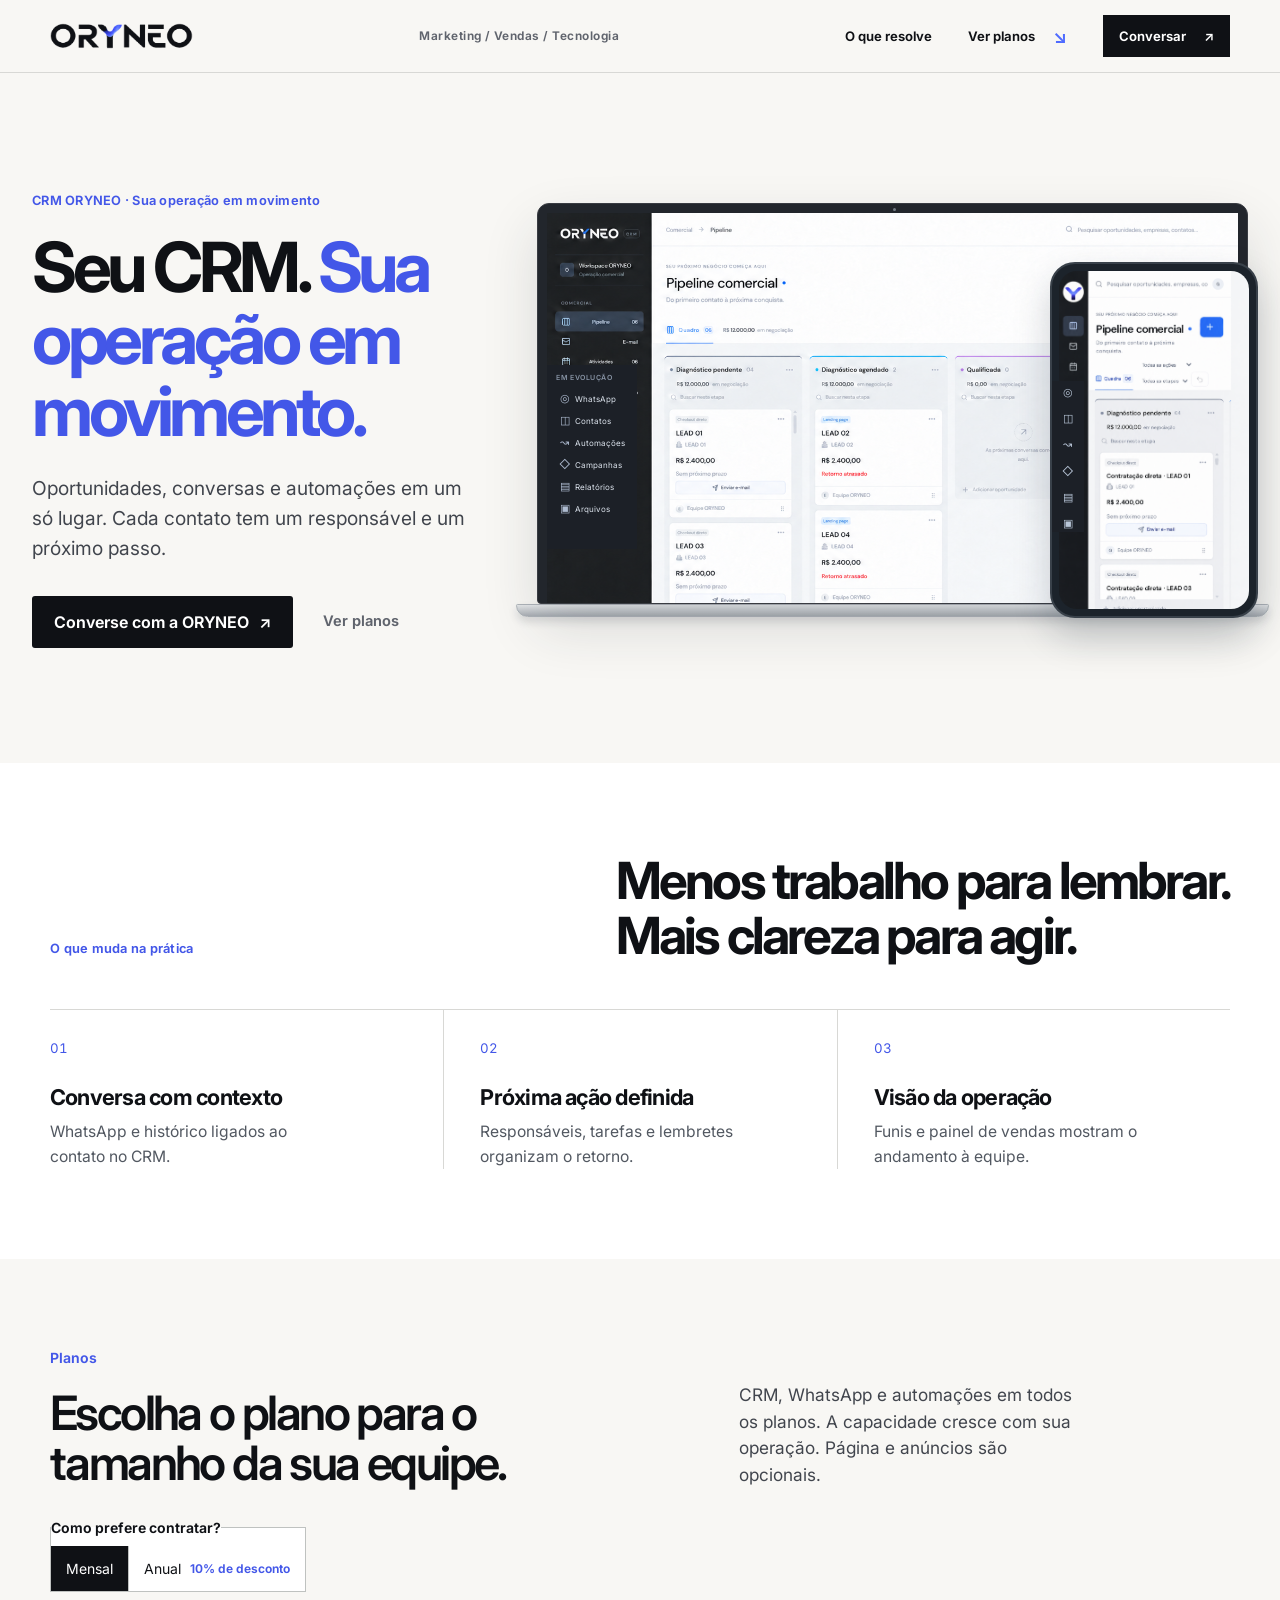
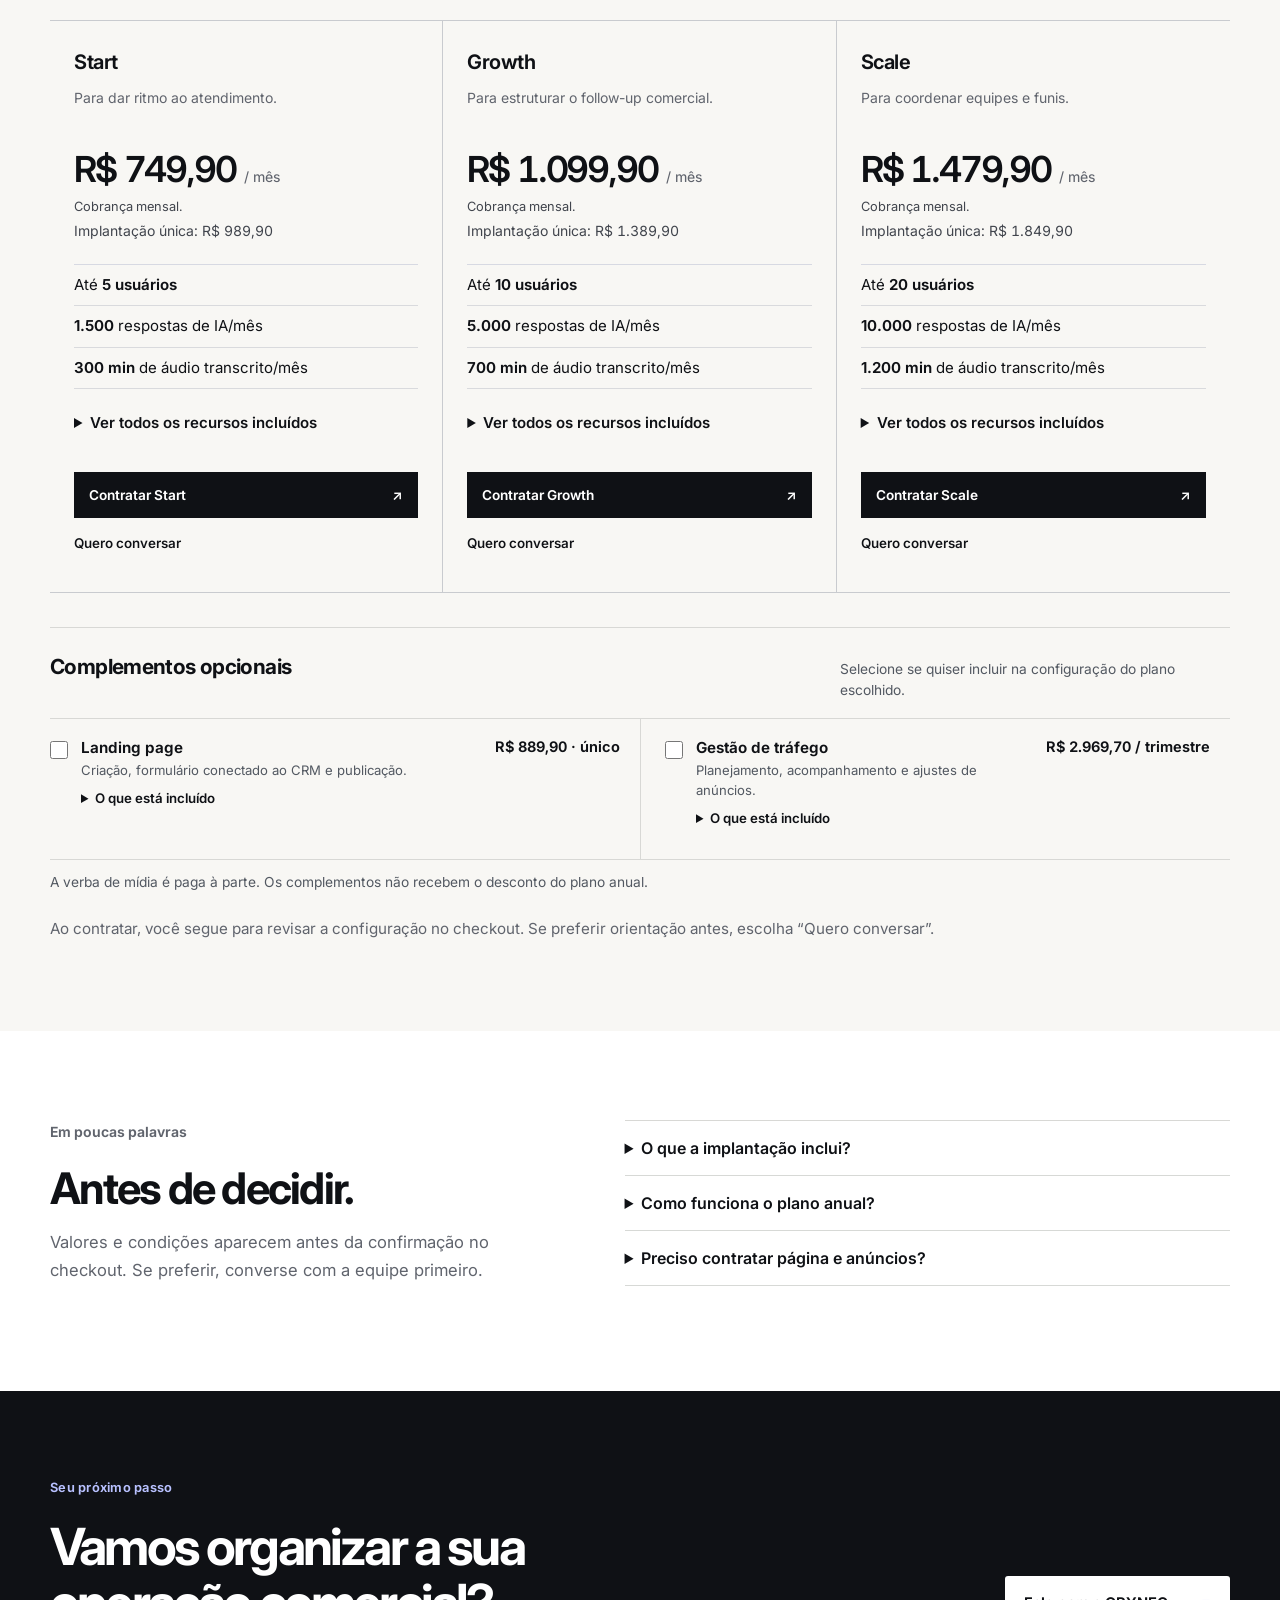
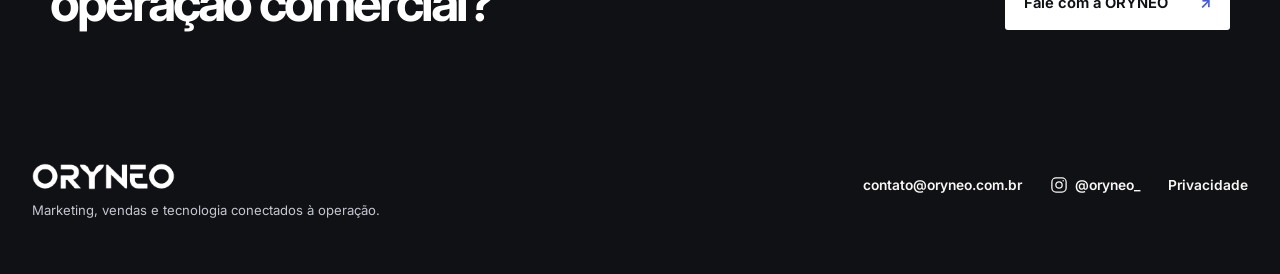
==== index.html @ 8c2c1c5c "Refine CRM hero with anonymized real-interface captures" ====
<!doctype html>
<html lang="pt-BR">
  <head>
    <meta charset="utf-8" />
    <meta name="viewport" content="width=device-width, initial-scale=1, viewport-fit=cover" />
    <meta name="theme-color" content="#F8F7F4" />
    <meta name="description" content="CRM com WhatsApp e automação comercial para organizar leads, conversas e retornos. Conheça os planos, landing pages e gestão de tráfego pago da ORYNEO." />
    <meta property="og:title" content="CRM com WhatsApp e automação comercial | ORYNEO" />
    <meta property="og:site_name" content="ORYNEO" />
    <meta property="og:url" content="https://oryneo.com.br/" />
    <link rel="canonical" href="https://oryneo.com.br/" />
    <meta name="robots" content="index, follow" />
    <meta property="og:description" content="CRM com WhatsApp e automação comercial para organizar leads, conversas e retornos. Conheça os planos, landing pages e gestão de tráfego pago da ORYNEO." />
    <meta property="og:type" content="website" />
    <meta property="og:locale" content="pt_BR" />
    <title>CRM com WhatsApp e automação comercial | ORYNEO</title>
    <link rel="icon" type="image/svg+xml" href="assets/oryneo-symbol-official.svg" />
    <link rel="preconnect" href="https://fonts.googleapis.com" />
    <link rel="preconnect" href="https://fonts.gstatic.com" crossorigin />
    <link href="https://fonts.googleapis.com/css2?family=Inter:wght@400;500;600;700&amp;display=swap" rel="stylesheet" />
    <style>
      :root {
        --graphite: #0f1115;
        --indigo: #4f6bff;
        --indigo-ink: #4357e8;
        --paper: #f8f7f4;
        --muted: #60646d;
        --rule: #d8d8d5;
      }

      * { box-sizing: border-box; }

      html {
        scroll-behavior: smooth;
        background: var(--paper);
      }

      body {
        margin: 0;
        background: var(--paper);
        color: var(--graphite);
        font-family: Inter, ui-sans-serif, -apple-system, BlinkMacSystemFont, "Segoe UI", Arial, sans-serif;
        -webkit-font-smoothing: antialiased;
      }

      a { color: inherit; text-decoration: none; }

      :focus-visible {
        outline: 2px solid var(--indigo);
        outline-offset: 5px;
      }

      .skip-link {
        position: absolute;
        z-index: 30;
        top: -100px;
        left: 20px;
        padding: 12px 16px;
        background: var(--graphite);
        color: white;
      }

      .skip-link:focus { top: 12px; }

      .site-header {
        position: sticky;
        z-index: 20;
        top: 0;
        padding-top: env(safe-area-inset-top);
        background: var(--paper);
        border-bottom: 1px solid var(--rule);
      }

      .nav {
        width: min(1260px, calc(100% - 64px));
        min-height: 72px;
        margin: auto;
        display: grid;
        grid-template-columns: auto 1fr auto auto auto;
        align-items: center;
        column-gap: clamp(18px, 2.8vw, 40px);
      }

      .brand {
        display: inline-flex;
        align-items: center;
        width: fit-content;
        min-height: 44px;
      }

      .brand img {
        display: block;
        width: 143px;
        height: auto;
      }

      .nav-descriptor {
        justify-self: center;
        color: var(--muted);
        font-size: 0.67rem;
        font-weight: 650;
        letter-spacing: 0.12em;
        text-transform: uppercase;
      }

      .nav-link {
        display: inline-flex;
        align-items: center;
        gap: 18px;
        min-height: 44px;
        font-size: 0.82rem;
        font-weight: 650;
        white-space: nowrap;
      }

      .nav-link span:last-child {
        color: var(--indigo);
        font-size: 1.15rem;
        line-height: 1;
      }

      .nav-link-short { display: none; }

      .nav-talk {
        display: inline-flex;
        align-items: center;
        justify-content: center;
        gap: 18px;
        min-height: 42px;
        padding: 0 16px;
        background: var(--graphite);
        color: #fff;
        font-size: .82rem;
        font-weight: 650;
        white-space: nowrap;
        transition: background 200ms cubic-bezier(.16,1,.3,1);
      }

      .nav-talk:hover { background: #343c8f; }

      .intro {
        width: min(1260px, calc(100% - 64px));
        min-height: 0;
        margin: auto;
        padding: clamp(76px, 7vw, 112px) 0 clamp(76px, 7vw, 112px);
        display: grid;
        grid-template-columns: minmax(0, 1.08fr) minmax(360px, .92fr);
        align-items: center;
        gap: clamp(42px, 5.4vw, 92px);
      }

      .intro-copy { min-width: 0; }

      .section-index {
        margin: 0 0 28px;
        display: flex;
        flex-wrap: wrap;
        gap: 10px 22px;
        color: var(--muted);
        font-size: 0.75rem;
        font-weight: 700;
        letter-spacing: 0.11em;
        text-transform: uppercase;
      }

      .section-index span:first-child { color: var(--indigo-ink); }

      h1 {
        max-width: 760px;
        margin: 0;
        font-size: clamp(3.5rem, 5.2vw, 5.5rem);
        font-weight: 700;
        letter-spacing: -0.058em;
        line-height: 1.045;
      }

      h1 span { color: var(--indigo); }

      .intro-lead {
        max-width: 520px;
        margin: 26px 0 0;
        color: #41454d;
        font-size: clamp(1.05rem, 1.4vw, 1.2rem);
        line-height: 1.58;
      }

      .intro-link {
        display: inline-flex;
        align-items: center;
        gap: 44px;
        min-height: 48px;
        margin-top: 28px;
        border-bottom: 1px solid var(--graphite);
        font-size: 0.91rem;
        font-weight: 650;
        transition: color 160ms ease, border-color 160ms ease;
      }

      .intro-link span {
        color: var(--indigo);
        font-size: 1.3rem;
        font-weight: 400;
        line-height: 1;
      }

      .intro-link:hover,
      .nav-link:hover { color: var(--indigo-ink); }

      .intro-link:hover { border-color: var(--indigo); }

      .entry {
        max-width: 545px;
        margin-top: 43px;
        padding-top: 23px;
        border-top: 1px solid var(--rule);
      }

      .entry-label, .field-label {
        display: block;
        margin-bottom: 10px;
        font-size: 0.81rem;
        font-weight: 670;
      }

      .entry-row { display: flex; gap: 9px; }

      .entry-input, .field-input {
        width: 100%;
        min-width: 0;
        height: 54px;
        padding: 0 16px;
        border: 1px solid #b9bbc0;
        border-radius: 4px;
        background: #fff;
        color: var(--graphite);
        font: inherit;
        font-size: 1rem;
        outline: none;
      }

      .entry-input:focus, .field-input:focus {
        border-color: var(--indigo-ink);
        box-shadow: 0 0 0 2px rgba(79, 107, 255, .13);
      }

      .entry-input::placeholder, .field-input::placeholder { color: #747780; }

      .primary-button {
        min-height: 54px;
        padding: 0 22px;
        border: 1px solid var(--graphite);
        border-radius: 4px;
        background: var(--graphite);
        color: white;
        font: inherit;
        font-size: .87rem;
        font-weight: 640;
        white-space: nowrap;
        cursor: pointer;
      }

      .primary-button:hover { background: #272a31; }
      .primary-button:disabled { opacity: .55; cursor: wait; }

      .entry-caption, .field-hint {
        margin: 9px 0 0;
        color: var(--muted);
        font-size: .76rem;
        line-height: 1.45;
      }

      .form-feedback {
        min-height: 1.35em;
        margin: 8px 0 0;
        color: #a02e32;
        font-size: .79rem;
        line-height: 1.45;
      }

      .form-feedback[data-kind="success"] { color: #2e5a41; }
      .field-error { margin: 7px 0 0; color: #a02e32; font-size: .77rem; line-height: 1.4; }
      .field-error:empty { display: none; }
      .field-input[aria-invalid="true"] { border-color: #a02e32; }

      .route {
        min-width: 0;
        padding-left: clamp(38px, 5vw, 74px);
        border-left: 1px solid var(--rule);
        scroll-margin-top: 100px;
      }

      .route-heading {
        display: flex;
        align-items: baseline;
        justify-content: space-between;
        gap: 16px;
      }

      .route-kicker {
        margin: 0;
        color: var(--indigo-ink);
        font-size: 0.7rem;
        font-weight: 750;
        letter-spacing: 0.1em;
        text-transform: uppercase;
      }

      .route-count {
        color: var(--muted);
        font-size: 0.72rem;
        font-variant-numeric: tabular-nums;
      }

      .route h2 {
        max-width: 420px;
        margin: 12px 0 28px;
        font-size: clamp(1.55rem, 2.3vw, 2rem);
        font-weight: 620;
        letter-spacing: -0.04em;
        line-height: 1.12;
      }

      .route-list {
        position: relative;
        margin: 0;
        padding: 0;
        list-style: none;
        border-top: 1px solid var(--rule);
      }

      .route-list::before {
        content: "";
        position: absolute;
        top: 29px;
        bottom: 29px;
        left: 9px;
        width: 1px;
        background: rgba(79, 107, 255, 0.42);
      }

      .route-list li {
        min-height: 72px;
        padding: 13px 0;
        display: grid;
        grid-template-columns: 42px minmax(0, 1fr);
        align-items: start;
        column-gap: 12px;
        border-bottom: 1px solid var(--rule);
      }

      .step-number {
        position: relative;
        z-index: 1;
        width: 27px;
        padding-top: 4px;
        background: var(--paper);
        color: var(--indigo-ink);
        font-size: 0.73rem;
        font-weight: 700;
        font-variant-numeric: tabular-nums;
      }

      .route-list h3 {
        margin: 0;
        font-size: 0.96rem;
        font-weight: 650;
        line-height: 1.25;
      }

      .route-list p {
        margin: 3px 0 0;
        color: var(--muted);
        font-size: 0.77rem;
        line-height: 1.4;
      }

      .route-note {
        margin-top: 25px;
        padding-left: 16px;
        border-left: 2px solid var(--indigo);
      }

      .route-note-label {
        display: block;
        color: var(--indigo-ink);
        font-size: 0.66rem;
        font-weight: 750;
        letter-spacing: 0.11em;
        text-transform: uppercase;
      }

      .route-note p {
        max-width: 430px;
        margin: 7px 0 0;
        color: #41454d;
        font-size: 0.86rem;
        line-height: 1.45;
      }

      .consultation {
        border-top: 1px solid var(--rule);
        padding: 96px max(32px, calc((100vw - 1260px) / 2)) 125px;
        scroll-margin-top: 77px;
      }

      .consultation-grid {
        max-width: 1260px;
        margin: auto;
        display: grid;
        grid-template-columns: minmax(0, .76fr) minmax(0, 1fr);
        gap: clamp(65px, 10vw, 150px);
      }

      .consultation-copy { padding-top: 4px; }
      .consultation-index { margin: 0 0 23px; color: var(--indigo-ink); font-size: .71rem; font-weight: 720; letter-spacing: .1em; text-transform: uppercase; }
      .consultation h2 { max-width: 480px; margin: 0; font-size: clamp(2.3rem, 4vw, 4.3rem); font-weight: 620; letter-spacing: -.06em; line-height: 1.06; }
      .consultation-copy > p:last-child { max-width: 420px; margin: 26px 0 0; color: #41454d; font-size: 1rem; line-height: 1.55; }

      .lead-panel { min-width: 0; }
      .form-progress { margin: 0 0 42px; }
      .selection-context { margin: 0 0 17px; padding-left: 12px; border-left: 2px solid var(--indigo); color: var(--indigo-ink); font-size: .82rem; font-weight: 650; line-height: 1.45; }
      .selection-context[hidden] { display: none; }
      .progress-caption { display: flex; justify-content: space-between; gap: 16px; margin-bottom: 13px; color: var(--muted); font-size: .76rem; font-variant-numeric: tabular-nums; }
      .progress-caption span:last-child { color: var(--graphite); font-weight: 650; }
      .progress-track { height: 2px; background: var(--rule); }
      .progress-track span { display: block; width: 25%; height: 100%; background: var(--indigo); transition: width 240ms ease; }
      .stage { display: none; }
      .stage[data-active="true"] { display: block; }
      .stage h3 { margin: 0 0 10px; font-size: clamp(1.45rem, 2.3vw, 2rem); font-weight: 620; letter-spacing: -.045em; }
      .stage-intro { margin: 0 0 27px; color: var(--muted); font-size: .92rem; line-height: 1.5; }
      .company-result { padding: 20px 0 25px; border-top: 1px solid var(--rule); border-bottom: 1px solid var(--rule); }
      .company-result small { display: block; margin-bottom: 7px; color: var(--indigo-ink); font-size: .68rem; font-weight: 730; letter-spacing: .09em; text-transform: uppercase; }
      .company-result strong { display: block; font-size: 1.3rem; font-weight: 620; line-height: 1.25; }
      .company-result span { display: block; margin-top: 7px; color: var(--muted); font-size: .84rem; }
      .text-button { display: inline-flex; align-items: center; min-height: 44px; padding: 0; border: 0; border-bottom: 1px solid currentColor; background: none; color: var(--graphite); font: inherit; font-size: .82rem; cursor: pointer; }
      .company-change { margin-top: 14px; }
      .form-row { margin-bottom: 21px; }
      .field-input { height: 52px; }
      select.field-input { width: 100%; padding-right: 40px; background-color: #fff; color: var(--graphite); cursor: pointer; }
      select.field-input:invalid { color: var(--muted); }
      select.field-input option { color: var(--graphite); }
      .email-suggestion { margin: -9px 0 23px; padding: 15px 0; border-top: 1px solid var(--rule); border-bottom: 1px solid var(--rule); font-size: .82rem; line-height: 1.45; }
      .email-suggestion[hidden] { display: none; }
      .email-suggestion p { margin: 0 0 8px; }
      .email-suggestion-actions { display: flex; flex-wrap: wrap; gap: 8px 20px; }
      .email-suggestion .text-button { min-height: 34px; color: var(--indigo-ink); }
      .stage-actions { display: flex; align-items: center; gap: 25px; margin-top: 31px; }
      .choices { margin: 22px 0 29px; border-top: 1px solid var(--rule); }
      .choice { display: flex; align-items: center; gap: 16px; min-height: 62px; padding: 13px 3px; border-bottom: 1px solid var(--rule); cursor: pointer; }
      .choice input { flex: 0 0 19px; width: 19px; height: 19px; margin: 0; accent-color: var(--indigo-ink); cursor: pointer; }
      .choice span { font-size: .89rem; line-height: 1.35; }
      .choice input:checked + span { font-weight: 620; }
      .consent { display: flex; align-items: flex-start; gap: 11px; max-width: 525px; color: #41454d; font-size: .875rem; line-height: 1.5; cursor: pointer; }
      .consent input { width: 18px; height: 18px; margin: 1px 0 0; flex: 0 0 18px; accent-color: var(--indigo-ink); }
      .preview-note { max-width: 500px; margin: 18px 0 0; color: var(--muted); font-size: .875rem; line-height: 1.5; }
      .summary { margin: 26px 0 0; padding: 0; border-top: 1px solid var(--rule); }
      .summary div { display: grid; grid-template-columns: 130px 1fr; gap: 14px; padding: 13px 0; border-bottom: 1px solid var(--rule); font-size: .85rem; }
      .summary dt { color: var(--muted); }
      .summary dd { margin: 0; overflow-wrap: anywhere; }

      @media (max-width: 900px) {
        .nav-descriptor { display: none; }
        .nav { grid-template-columns: 1fr auto auto auto; }
        .intro {
          min-height: 0;
          grid-template-columns: 1fr;
          gap: 64px;
          padding-top: 64px;
        }
        .route {
          padding: 31px 0 0;
          border-top: 1px solid var(--rule);
          border-left: 0;
        }
        .consultation { padding: 73px 32px 100px; }
        .consultation-grid { grid-template-columns: 1fr; gap: 43px; }
        .consultation-copy > p:last-child { margin-top: 17px; }
      }

      @media (max-width: 560px) {
        .nav { width: calc(100% - 40px); min-height: 67px; }
        .nav-link-method { display: none; }
        .nav { grid-template-columns: 1fr auto auto; }
        .nav-talk { gap: 6px; padding: 0 10px; min-height: 38px; font-size: .75rem; }
        .brand img { width: 122px; }
        .nav-link { gap: 7px; font-size: 0.8rem; }
        .nav-link-long { display: none; }
        .nav-link-short { display: inline; }
        .intro {
          width: calc(100% - 40px);
          gap: 59px;
          padding: 48px 0 calc(68px + env(safe-area-inset-bottom));
        }
        .section-index {
          margin-bottom: 30px;
          gap: 6px 13px;
          font-size: 0.62rem;
          letter-spacing: 0.085em;
        }
        h1 {
          font-size: clamp(2.9rem, 11.8vw, 4rem);
          letter-spacing: -0.063em;
          line-height: 1.01;
        }
        .intro-lead {
          margin-top: 25px;
          font-size: 1rem;
          line-height: 1.55;
        }
        .intro-link { margin-top: 24px; }
        .entry { margin-top: 32px; }
        .entry-row { flex-direction: column; }
        .entry-row .primary-button { width: 100%; }
        .consultation { padding: 67px 20px 88px; scroll-margin-top: 67px; }
        .form-progress { margin-bottom: 36px; }
        .stage-actions { gap: 21px; }
        .summary div { grid-template-columns: 88px 1fr; }
        .route h2 { margin-bottom: 23px; }
        .route-list li { min-height: 67px; padding: 11px 0; }
        .route-note { margin-top: 23px; }
      }

      /* One opportunity, three moments: the same record carries the context. */
      .operation { border-top: 1px solid var(--rule); padding: 88px 0 96px; background: #eeefec; scroll-margin-top: 90px; }
      .operation-inner { width: min(1260px, calc(100% - 64px)); margin: auto; }
      .operation-header { display: grid; grid-template-columns: 1.15fr 0.85fr; gap: 64px; align-items: end; margin-bottom: 44px; }
      .operation-kicker { margin: 0 0 24px; color: var(--indigo-ink); font-size: .875rem; font-weight: 650; }
      .operation h2 { margin: 0; max-width: 650px; font-size: clamp(2.35rem, 4.2vw, 4.2rem); line-height: 1.05; letter-spacing: -.052em; font-weight: 600; }
      .operation-deck { margin: 0; max-width: 430px; color: #41454d; font-size: 1.0625rem; line-height: 1.65; }
      .operation-tabs { display: flex; border-bottom: 1px solid #c4c7c4; gap: 36px; }
      .operation-tab { position: relative; display: flex; gap: 12px; align-items: center; min-height: 60px; padding: 12px 0; color: var(--muted); background: none; border: 0; font: inherit; font-size: 1rem; cursor: pointer; }
      .operation-tab span { font-size: .8125rem; font-variant-numeric: tabular-nums; }
      .operation-tab[aria-selected="true"] { color: var(--graphite); font-weight: 650; }
      .operation-tab[aria-selected="true"]::after { content: ""; position: absolute; height: 3px; background: var(--indigo-ink); bottom: -1px; left: 0; right: 0; }
      .operation-tab:hover { color: var(--indigo-ink); }
      .operation-panel { padding-top: 0; }
      .operation-panel[hidden] { display: none; }
      .operation-layout { display: grid; grid-template-columns: minmax(0, .72fr) minmax(0, 1.28fr); gap: clamp(32px, 5vw, 80px); align-items: start; }
      .operation-copy { padding-top: 18px; }
      .operation-copy h3 { max-width: 340px; margin: 0 0 18px; font-size: clamp(1.65rem, 2.5vw, 2.25rem); font-weight: 600; line-height: 1.15; letter-spacing: -.035em; }
      .operation-copy p { margin: 0; max-width: 360px; color: #41454d; line-height: 1.7; font-size: 1rem; }
      .operation-copy .operation-principle { margin-top: 30px; padding-top: 18px; border-top: 1px solid #c4c7c4; color: var(--graphite); font-weight: 550; font-size: .9375rem; }
      .operation-record { min-width: 0; background: #fff; border: 1px solid #cfd2cf; border-radius: 4px; }
      .record-heading { padding: 22px 26px 18px; border-bottom: 1px solid #e0e2df; display: flex; align-items: start; justify-content: space-between; gap: 16px; }
      .record-heading strong { display: block; font-size: 1.0625rem; font-weight: 650; }
      .record-heading small { display: block; margin-top: 6px; color: var(--muted); font-size: .8125rem; }
      .record-stage { color: var(--indigo-ink); font-size: .8125rem; font-weight: 600; padding-top: 3px; white-space: nowrap; }
      .record-meta { display: flex; flex-wrap: wrap; gap: 8px 24px; padding: 16px 26px; background: #f7f8f6; color: var(--muted); font-size: .8125rem; line-height: 1.5; }
      .record-meta b { color: var(--graphite); font-weight: 550; }
      .record-events { margin: 0; padding: 8px 26px; list-style: none; }
      .record-events li { display: grid; grid-template-columns: 48px 1fr; gap: 16px; padding: 18px 0; border-bottom: 1px solid #e9eae8; }
      .record-events li:last-child { border: 0; }
      .record-events time { padding-top: 2px; color: var(--muted); font-size: .8125rem; font-variant-numeric: tabular-nums; }
      .record-events strong { font-size: .9375rem; font-weight: 600; }
      .record-events p { margin: 5px 0 0; color: var(--muted); line-height: 1.5; font-size: .875rem; }
      .record-next { margin: 6px 26px 24px; padding: 15px 18px; border-left: 3px solid var(--indigo); background: #f3f5ff; }
      .record-next small { display: block; color: var(--indigo-ink); font-size: .8125rem; margin-bottom: 6px; }
      .record-next strong { font-size: .9375rem; font-weight: 600; line-height: 1.5; }
      .record-next p { margin: 5px 0 0; color: var(--muted); font-size: .8125rem; line-height: 1.5; }
      .conversation { padding: 22px 26px 10px; }
      .conversation-label { margin: 0 0 18px; font-size: .8125rem; font-weight: 650; color: #226243; }
      .conversation blockquote { max-width: 92%; margin: 0 0 16px; padding: 14px 16px; background: #f1f3f0; border-radius: 2px 10px 10px 10px; font-size: .9375rem; line-height: 1.55; }
      .conversation blockquote.sent { margin-left: auto; background: #edf3ef; border-radius: 10px 2px 10px 10px; }
      .conversation blockquote small { display: block; font-size: .75rem; color: #536057; margin-top: 8px; }
      .conversation-context { margin: 4px 0 10px; color: var(--muted); font-size: .8125rem; line-height: 1.5; }
      .operation-footer { display: flex; align-items: center; justify-content: space-between; gap: 24px; margin-top: 28px; }
      .operation-footer p { margin: 0; max-width: 520px; color: var(--muted); font-size: .8125rem; line-height: 1.55; }
      .operation-cta { display: inline-flex; min-height: 48px; align-items: center; border-bottom: 1px solid var(--graphite); font-size: .9375rem; font-weight: 600; white-space: nowrap; }
      .operation-cta:hover { color: var(--indigo-ink); border-color: var(--indigo-ink); }
      .operation-visual-caption { margin: 9px 0 0; color: var(--muted); font-size: .8rem; line-height: 1.5; }
      .plans { padding: 88px 0 96px; border-top: 1px solid var(--rule); scroll-margin-top: 90px; }
      .plans-inner { width: min(1260px, calc(100% - 64px)); margin: auto; }
      .plans-header { display: grid; grid-template-columns: 1.1fr .9fr; align-items: end; gap: 56px; margin-bottom: 42px; }
      .plans-kicker { margin: 0 0 22px; color: var(--indigo-ink); font-size: .875rem; font-weight: 650; }
      .plans h2 { max-width: 660px; margin: 0; font-size: clamp(2.35rem, 4.2vw, 4.1rem); font-weight: 600; letter-spacing: -.052em; line-height: 1.05; }
      .plans-intro { max-width: 430px; margin: 0; color: #41454d; font-size: 1rem; line-height: 1.65; }
      .plans-grid { display: grid; grid-template-columns: repeat(3, minmax(0, 1fr)); border-top: 1px solid #bfc2c0; border-bottom: 1px solid #bfc2c0; }
      .plan-option { position: relative; min-width: 0; padding: 24px 26px 28px; border-right: 1px solid #d7d9d6; }
      .plan-option:first-child { padding-left: 0; }
      .plan-option:last-child { padding-right: 0; border-right: 0; }
      .plan-option[data-recommended="true"] { background: #f1f3ff; }
      .plan-top { display: flex; justify-content: space-between; align-items: center; gap: 12px; min-height: 26px; }
      .plan-top h3 { margin: 0; font-size: 1.25rem; font-weight: 650; letter-spacing: -.025em; }
      .plan-recommendation { color: var(--indigo-ink); font-size: .75rem; font-weight: 650; }
      .plan-price { display: flex; flex-wrap: wrap; align-items: baseline; gap: 6px 8px; margin: 23px 0 0; font-size: clamp(2rem, 2.8vw, 2.55rem); font-weight: 620; letter-spacing: -.06em; line-height: 1; font-variant-numeric: tabular-nums; }
      .plan-price small { color: var(--muted); font-size: .875rem; font-weight: 450; letter-spacing: 0; white-space: nowrap; }
      .plan-setup { margin: 12px 0 25px; color: #41454d; font-size: .875rem; font-variant-numeric: tabular-nums; }
      .plan-features { margin: 0; padding: 0; list-style: none; border-top: 1px solid #d7d9d6; }
      .plan-features li { position: relative; padding: 10px 0 10px 14px; border-bottom: 1px solid #e4e5e2; font-size: .835rem; line-height: 1.43; }
      .plan-features li::before { content: ""; position: absolute; top: 17px; left: 0; width: 4px; height: 4px; border-radius: 50%; background: var(--indigo-ink); }
      .plan-features strong { font-weight: 650; }
      .plan-actions { display: flex; flex-direction: column; align-items: flex-start; gap: 4px; margin-top: 22px; }
      .plan-cta { display: inline-flex; align-items: center; justify-content: space-between; gap: 12px; min-height: 46px; width: 100%; padding: 10px 14px; border: 1px solid var(--graphite); background: var(--graphite); color: #fff; font: inherit; font-size: .85rem; font-weight: 630; text-align: left; cursor: pointer; }
      .plan-cta:hover { background: #2a2d34; }
      .plan-talk { display: inline-flex; align-items: center; min-height: 44px; padding: 0; border: 0; border-bottom: 1px solid transparent; background: none; color: var(--graphite); font: inherit; font-size: .84rem; font-weight: 570; cursor: pointer; }
      .plan-talk:hover { color: var(--indigo-ink); border-color: var(--indigo-ink); }
      .plan-preview-note { margin: 18px 0 0; color: var(--muted); font-size: .875rem; line-height: 1.55; }
      .services { padding-top: 42px; }
      .services h3 { margin: 0; font-size: 1rem; font-weight: 650; }
      .services-heading { display: flex; justify-content: space-between; align-items: baseline; gap: 24px; margin-bottom: 10px; }
      .services-heading p { margin: 0; color: var(--muted); font-size: .8125rem; }
      .service-line { display: grid; grid-template-columns: auto minmax(180px, .7fr) minmax(0, 1fr) auto; align-items: center; gap: 18px; min-height: 75px; border-bottom: 1px solid var(--rule); }
      .service-line input, .service-line button { cursor: pointer; }
      .service-line input { width: 19px; height: 19px; accent-color: var(--indigo-ink); }
      .service-name { font-size: .9375rem; font-weight: 620; }
      .service-detail { color: var(--muted); font-size: .8125rem; line-height: 1.5; }
      .service-price { white-space: nowrap; font-size: .9375rem; font-weight: 650; font-variant-numeric: tabular-nums; }
      .service-price small { display: block; margin-top: 4px; color: var(--muted); font-size: .75rem; font-weight: 450; text-align: right; }
      .intent-choice { margin-top: 26px; padding: 22px 0; border-top: 1px solid #bfc2c0; border-bottom: 1px solid #bfc2c0; }
      .intent-choice[hidden] { display: none; }
      .intent-heading { margin: 0 0 14px; font-size: .9375rem; font-weight: 620; }
      .intent-actions { display: flex; flex-wrap: wrap; gap: 12px 28px; }
      .intent-button { min-height: 46px; padding: 0 2px; border: 0; border-bottom: 1px solid var(--graphite); background: none; color: var(--graphite); font: inherit; font-weight: 620; cursor: pointer; }
      .intent-button:hover { color: var(--indigo-ink); border-color: var(--indigo-ink); }
      .intent-note, .plan-selection-feedback { margin: 14px 0 0; color: var(--muted); font-size: .8125rem; line-height: 1.55; }
      .plan-selection-feedback { min-height: 1.3em; }
      .plan-selected-label { display: none; }
      .plan-option[aria-current="true"] .plan-selected-label { display: inline; color: var(--indigo-ink); font-size: .75rem; font-weight: 650; }
      #solicitacao { scroll-margin-top: 90px; }
      #cnpj { scroll-margin-top: 110px; }
      @media (max-width: 800px) {
        .operation { padding: 64px 0; }
        .operation-header, .operation-layout { grid-template-columns: 1fr; gap: 24px; }
        .plans { padding: 64px 0; }
        .plans-header { grid-template-columns: 1fr; gap: 18px; margin-bottom: 28px; }
        .plans-grid { grid-template-columns: 1fr; }
        .plan-option, .plan-option:first-child, .plan-option:last-child { padding: 22px 0; border-right: 0; border-bottom: 1px solid #d7d9d6; }
        .plan-option:last-child { border-bottom: 0; }
        .plan-option[data-recommended="true"] { padding-left: 16px; padding-right: 16px; }
        .plan-price { margin-top: 14px; }
        .plan-setup { margin: 8px 0 16px; }
        .plan-features li { font-size: .9rem; }
        .operation-header { margin-bottom: 28px; }
        .operation-deck, .operation-copy p, .operation-copy h3 { max-width: 620px; }
        .operation-copy { padding-top: 0; }
        .operation-copy .operation-principle { margin-top: 16px; padding-top: 12px; }
        .operation-footer { align-items: start; flex-direction: column; gap: 14px; }
      }
      @media (max-width: 480px) {
        .operation-inner { width: calc(100% - 40px); }
        .plans-inner { width: calc(100% - 40px); }
        .operation-tabs { justify-content: space-between; gap: 12px; }
        .operation-tab { font-size: .875rem; gap: 6px; }
        .operation-tab span { font-size: .75rem; }
        .operation-panel { padding-top: 26px; }
        .record-heading { padding: 20px 16px 16px; gap: 8px; }
        .record-heading strong { font-size: 1rem; }
        .record-stage { font-size: .75rem; }
        .record-meta { padding: 14px 16px; gap: 6px 16px; }
        .record-events { padding: 6px 16px; }
        .record-events li { grid-template-columns: 38px 1fr; gap: 12px; }
        .record-next { margin: 8px 16px 20px; padding: 12px 14px; }
        .conversation { padding: 20px 16px 8px; }
        .conversation blockquote { max-width: 96%; padding: 12px 14px; }
        .plan-top { align-items: baseline; }
        .plan-features li { font-size: .86rem; }
        .plan-cta { font-size: .88rem; }
        .services-heading { align-items: start; flex-direction: column; gap: 6px; }
        .service-line { grid-template-columns: 22px 1fr auto; gap: 10px; padding: 13px 0; }
        .service-detail { grid-column: 2 / 4; grid-row: 2; }
        .service-price { grid-column: 3; grid-row: 1; text-align: right; font-size: .875rem; }
        .service-price small { white-space: normal; max-width: 125px; }
        .intent-actions { gap: 12px 20px; }
      }
      @media (max-width: 380px) {
        .operation-tab span { display: none; }
      }

      /* V13: one illustrated customer journey, then a transparent order review. */
      .intro { grid-template-columns: minmax(0, 1.04fr) minmax(300px, .96fr); gap: clamp(42px, 5.4vw, 92px); }
      .intro-actions { display: flex; flex-wrap: wrap; gap: 10px 30px; align-items: center; }
      .quiet-link { border-color: transparent; color: var(--muted); gap: 0; }
      .route { max-width: none; margin: 0; padding: 65px max(32px, calc((100vw - 1260px) / 2)) 72px; border-left: 0; border-top: 1px solid var(--rule); scroll-margin-top: 76px; }
      .route h2 { max-width: none; margin-bottom: 30px; }
      .route-list { display: grid; grid-template-columns: repeat(5, minmax(0, 1fr)); }
      .route-list::before { display: none; }
      .route-list li { min-height: 100px; padding: 17px 16px 18px 0; grid-template-columns: 30px minmax(0, 1fr); gap: 4px; }
      .route-note { margin-top: 22px; }
      .billing-choice { display: flex; align-items: center; gap: 0; width: fit-content; margin: 0 0 28px; padding: 0; border: 1px solid #bfc2c0; }
      .billing-choice legend { margin-bottom: 10px; padding: 0; font-size: .875rem; font-weight: 650; }
      .billing-choice label { position: relative; min-height: 45px; cursor: pointer; }
      .billing-choice label + label { border-left: 1px solid #bfc2c0; }
      .billing-choice input { position: absolute; width: 1px; height: 1px; opacity: 0; }
      .billing-choice span { display: flex; align-items: center; gap: 9px; min-height: 45px; padding: 8px 15px; font-size: .875rem; }
      .billing-choice input:checked + span { background: var(--graphite); color: #fff; }
      .billing-choice input:focus-visible + span { outline: 2px solid var(--indigo); outline-offset: 3px; }
      .billing-choice em { color: var(--indigo-ink); font-size: .75rem; font-style: normal; font-weight: 650; }
      .billing-choice input:checked + span em { color: #bfc7ff; }
      .plan-option[aria-current="true"] { box-shadow: inset 0 3px var(--indigo-ink); }
      .plan-billing { min-height: 1.4em; margin: 10px 0 0; color: #41454d; font-size: .8rem; line-height: 1.4; font-variant-numeric: tabular-nums; }
      .plan-setup { margin-top: 6px; }
      .purchase-layout { display: grid; grid-template-columns: minmax(0, 1fr) minmax(315px, .75fr); gap: clamp(34px, 5vw, 85px); align-items: start; margin-top: 44px; border-top: 1px solid #bfc2c0; }
      .services { padding-top: 28px; }
      .service-line { grid-template-columns: auto minmax(140px, .75fr) minmax(0, 1fr) auto; }
      .service-price { color: var(--indigo-ink); font-size: .8rem; }
      .service-footnote { margin: 15px 0 0; color: var(--muted); font-size: .8rem; line-height: 1.55; }
      .purchase-summary { padding: 29px 30px 32px; background: #efefec; border-top: 3px solid var(--graphite); scroll-margin-top: 96px; }
      .purchase-kicker { margin: 0 0 8px; color: var(--indigo-ink); font-size: .68rem; font-weight: 750; letter-spacing: .1em; }
      .purchase-summary h3 { margin: 0 0 23px; font-size: 1.7rem; font-weight: 620; letter-spacing: -.045em; }
      .purchase-summary h3 small { color: var(--muted); font-size: .875rem; font-weight: 450; letter-spacing: 0; }
      .purchase-summary dl { margin: 0; border-top: 1px solid #c8cac7; }
      .purchase-summary dl div { display: flex; justify-content: space-between; gap: 12px; padding: 13px 0; border-bottom: 1px solid #c8cac7; font-size: .88rem; }
      .purchase-summary dt { color: #41454d; }
      .purchase-summary dd { margin: 0; font-weight: 620; font-variant-numeric: tabular-nums; white-space: nowrap; }
      .purchase-summary .purchase-total { align-items: baseline; padding: 17px 0; }
      .purchase-total dt { color: var(--graphite); font-weight: 650; }
      .purchase-total dd { font-size: 1.25rem; letter-spacing: -.03em; }
      .purchase-saving { margin: 15px 0; color: var(--indigo-ink); font-size: .84rem; line-height: 1.5; }
      .purchase-capacity, .purchase-services, .purchase-disclaimer { color: #41454d; font-size: .875rem; line-height: 1.6; }
      .purchase-capacity { margin: 18px 0 0; }
      .purchase-services { margin: 20px 0 22px; padding: 17px 0; border-top: 1px solid #c8cac7; border-bottom: 1px solid #c8cac7; }
      .purchase-services-head { display: flex; align-items: baseline; justify-content: space-between; gap: 15px; margin-bottom: 10px; }
      .purchase-services-head strong { color: var(--graphite); font-size: .9rem; }
      .purchase-services-count { color: var(--indigo-ink); font-size: .74rem; font-weight: 700; letter-spacing: .04em; text-transform: uppercase; }
      .purchase-services-list { display: grid; gap: 9px; margin: 0; padding: 0; list-style: none; }
      .purchase-services-list li { display: flex; align-items: baseline; justify-content: space-between; gap: 14px; }
      .purchase-services-list span { color: var(--graphite); font-weight: 560; }
      .purchase-services-list small { flex: 0 0 auto; color: var(--indigo-ink); font-size: .75rem; font-weight: 650; }
      .purchase-services-note { margin: 10px 0 0; color: var(--muted); font-size: .76rem; line-height: 1.5; }
      .purchase-grand-total { display: flex; align-items: baseline; justify-content: space-between; gap: 16px; margin: 0 0 22px; padding: 17px 0; border-top: 2px solid var(--graphite); border-bottom: 1px solid #c8cac7; }
      .purchase-grand-total span { color: var(--graphite); font-size: .9rem; font-weight: 700; }
      .purchase-grand-total strong { font-size: 1.35rem; letter-spacing: -.03em; white-space: nowrap; }
      .purchase-continue { width: 100%; }
      .purchase-disclaimer { margin: 13px 0 0; color: var(--muted); font-size: .8125rem; }
      .service-detail, .service-footnote, .plan-preview-note { font-size: .875rem; }
      .stage-company .entry, #stage-company .entry { max-width: none; margin-top: 0; padding-top: 0; border-top: 0; }

      @media (max-width: 900px) {
        .intro { grid-template-columns: 1fr; gap: 56px; }
        .route { padding: 56px 32px 62px; }
        .route-list { grid-template-columns: repeat(2, minmax(0, 1fr)); }
        .route-list li { min-height: 78px; }
        .purchase-layout { grid-template-columns: 1fr; gap: 30px; }
        .purchase-summary { max-width: 630px; }
      }
      @media (max-width: 560px) {
        .intro { gap: 44px; }
        .intro-actions { gap: 0 22px; }
        .route { padding: 46px 20px 52px; scroll-margin-top: 68px; }
        .route-list { grid-template-columns: 1fr; }
        .route-list li { min-height: 66px; }
        .billing-choice { width: 100%; }
        .billing-choice label { flex: 1; }
        .billing-choice span { justify-content: center; padding: 8px 10px; }
        .billing-choice em { white-space: nowrap; }
        .purchase-layout { margin-top: 30px; }
        .purchase-summary { padding: 24px 20px 27px; }
        .service-line { grid-template-columns: 22px minmax(0, 1fr); gap: 6px 10px; }
        .service-name { grid-column: 2; }
        .service-detail { grid-column: 2; grid-row: auto; }
        .service-price { grid-column: 2; grid-row: auto; text-align: left; }
      }
      @media (max-width: 375px) {
        .billing-choice span { flex-wrap: wrap; gap: 0 5px; }
        .purchase-summary dl div { font-size: .8rem; }
        .purchase-total dd { font-size: 1.12rem; }
      }

      /* V14: show the acquisition product itself, then offer it after plan choice. */
      .acquisition { padding: 92px 0 88px; border-top: 1px solid var(--rule); background: #fff; scroll-margin-top: 82px; }
      .acquisition-inner { width: min(1260px, calc(100% - 64px)); margin: auto; }
      .acquisition-header { display: grid; grid-template-columns: 1.1fr .9fr; gap: 58px; align-items: end; margin-bottom: 42px; }
      .acquisition-kicker { margin: 0 0 21px; color: var(--indigo-ink); font-size: .875rem; font-weight: 650; }
      .acquisition-header h2 { max-width: 700px; margin: 0; font-size: clamp(2.35rem, 4.2vw, 4.2rem); line-height: 1.04; letter-spacing: -.055em; font-weight: 600; }
      .acquisition-header > p { max-width: 460px; margin: 0; color: #41454d; font-size: 1rem; line-height: 1.7; }
      .acquisition-grid { display: grid; grid-template-columns: minmax(300px, .76fr) minmax(0, 1.24fr); gap: clamp(34px, 5vw, 76px); align-items: start; }
      .acquisition-tabs { display: flex; flex-wrap: wrap; gap: 0 24px; border-bottom: 1px solid #c6c9c6; }
      .acquisition-tab { position: relative; min-height: 50px; padding: 8px 0; border: 0; background: transparent; color: var(--muted); font: inherit; font-size: .9rem; cursor: pointer; }
      .acquisition-tab[aria-selected="true"] { color: var(--graphite); font-weight: 650; }
      .acquisition-tab[aria-selected="true"]::after { position: absolute; right: 0; bottom: -1px; left: 0; height: 2px; background: var(--indigo-ink); content: ""; }
      .acquisition-tab:hover { color: var(--indigo-ink); }
      .acquisition-panel { min-height: 280px; padding: 29px 0 20px; }
      .acquisition-panel[hidden] { display: none; }
      .acquisition-panel-label { margin: 0 0 13px; color: var(--indigo-ink); font-size: .72rem; font-weight: 750; letter-spacing: .09em; text-transform: uppercase; }
      .acquisition-panel h3 { max-width: 470px; margin: 0 0 13px; font-size: clamp(1.55rem, 2.3vw, 2.05rem); line-height: 1.15; letter-spacing: -.04em; font-weight: 600; }
      .acquisition-panel > p:not(.acquisition-panel-label) { max-width: 470px; margin: 0; color: #41454d; font-size: .96rem; line-height: 1.65; }
      .acquisition-panel ul { display: grid; gap: 10px; margin: 22px 0 0; padding: 17px 0 0 18px; border-top: 1px solid #d7d9d6; color: #41454d; font-size: .875rem; line-height: 1.5; }
      .acquisition-panel li::marker { color: var(--indigo-ink); }
      .acquisition-truth { margin: 0; padding-top: 16px; border-top: 1px solid #d7d9d6; color: var(--muted); font-size: .82rem; line-height: 1.55; }
      .browser-figure { min-width: 0; margin: 0; }
      .browser-frame { overflow: hidden; border: 1px solid #c7c9c7; border-radius: 5px 5px 2px 2px; background: #f2f3f1; box-shadow: 10px 13px 0 #e9ebe9; }
      .browser-chrome { min-height: 44px; padding: 0 14px; display: grid; grid-template-columns: 52px minmax(0,1fr) 20px; align-items: center; gap: 14px; border-bottom: 1px solid #d7d9d6; background: #f6f7f5; }
      .browser-dots { display: flex; gap: 5px; }
      .browser-dots i { width: 7px; height: 7px; border-radius: 50%; background: #aeb2b3; }
      .browser-address { overflow: hidden; padding: 6px 13px; border: 1px solid #e1e3e1; border-radius: 2px; background: #fff; color: #686d73; font-size: .69rem; white-space: nowrap; text-overflow: ellipsis; }
      .browser-lock { color: #387653; font-size: .64rem; }
      .demo-page { padding: 0 27px 22px; background: #fff; }
      .demo-nav { min-height: 53px; display: flex; align-items: center; gap: 23px; border-bottom: 1px solid #e5e6e4; color: #555c60; font-size: .69rem; }
      .demo-nav img { width: 91px; height: auto; margin-right: auto; }
      .demo-nav a { min-height: 30px; padding: 7px 10px; background: var(--graphite); color: #fff; font-weight: 600; }
      .demo-hero { display: grid; grid-template-columns: minmax(0,1.2fr) minmax(150px,.8fr); gap: 21px; align-items: center; padding: 36px 0 29px; }
      .demo-copy { padding: 3px; transition: background 160ms ease, outline-color 160ms ease; }
      .demo-eyebrow { margin: 0 0 10px; color: var(--indigo-ink); font-size: .61rem; font-weight: 750; letter-spacing: .09em; }
      .demo-copy h3 { max-width: 360px; margin: 0; font-size: clamp(1.35rem, 2.5vw, 2rem); line-height: 1.03; letter-spacing: -.05em; font-weight: 620; }
      .demo-copy > p:not(.demo-eyebrow) { max-width: 345px; margin: 11px 0 13px; color: #52575d; font-size: .75rem; line-height: 1.5; }
      .demo-cta { display: inline-flex; min-height: 31px; align-items: center; padding: 0 12px; background: var(--graphite); color: white; font-size: .68rem; font-weight: 600; }
      .demo-copy > small { display: block; margin-top: 9px; color: #72777b; font-size: .63rem; }
      .demo-flow { display: grid; gap: 0; border-top: 1px solid #d7d9d6; border-left: 2px solid var(--indigo); background: #f6f7f5; transition: background 160ms ease, outline-color 160ms ease; }
      .demo-flow span { display: grid; gap: 5px; padding: 10px 13px; border-bottom: 1px solid #d7d9d6; color: #71767b; font-size: .56rem; font-weight: 700; letter-spacing: .07em; }
      .demo-flow b { color: #24272d; font-size: .72rem; font-weight: 600; letter-spacing: 0; }
      .demo-proof { display: flex; justify-content: space-between; gap: 10px; padding: 12px 0 0; border-top: 1px solid #e3e5e2; color: #454a50; font-size: .64rem; }
      .demo-proof b { margin-right: 4px; color: var(--indigo-ink); font-variant-numeric: tabular-nums; }
      .demo-meta { display: flex; flex-wrap: wrap; gap: 6px 15px; max-height: 0; overflow: hidden; opacity: 0; transition: max-height 180ms ease, opacity 180ms ease, padding 180ms ease; color: #686d73; font-size: .62rem; }
      .browser-figure[data-preview-focus="search"] .demo-meta,
      .browser-figure[data-preview-focus="measure"] .demo-meta { max-height: 60px; padding-top: 12px; opacity: 1; }
      .browser-figure[data-preview-focus="copy"] .demo-copy { outline: 2px solid rgba(79,107,255,.65); outline-offset: 7px; }
      .browser-figure[data-preview-focus="conversion"] .demo-cta { outline: 2px solid rgba(79,107,255,.65); outline-offset: 4px; }
      .browser-figure[data-preview-focus="measure"] .demo-flow { outline: 2px solid rgba(79,107,255,.65); outline-offset: 3px; }
      .browser-figure figcaption { margin-top: 18px; color: var(--muted); font-size: .8rem; line-height: 1.55; }
      .acquisition-path { display: flex; flex-wrap: wrap; align-items: center; justify-content: space-between; gap: 10px 17px; margin-top: 57px; padding: 20px 0 0; border-top: 1px solid #c6c9c6; }
      .acquisition-path span { color: #353a40; font-size: .9rem; font-weight: 600; }
      .acquisition-path b { color: var(--indigo-ink); font-size: 1.2rem; font-weight: 400; }
      .nav-link-method { gap: 8px; }
      .nav-link-method .nav-link-short { display: none; }
      .purchase-layout[hidden] { display: none; }
      .services-step { margin: 0 0 8px; color: var(--indigo-ink); font-size: .68rem; font-weight: 750; letter-spacing: .09em; }
      .services-heading { align-items: start; }
      .services-heading > div { flex: 0 0 auto; }
      .services-heading h3 { font-size: 1.35rem; letter-spacing: -.03em; }
      .service-line { grid-template-columns: minmax(0,1fr) auto; gap: 8px 16px; min-height: 0; padding: 19px 0; }
      .service-choice { display: flex; align-items: center; gap: 12px; min-height: 36px; cursor: pointer; }
      .service-choice input { flex: 0 0 19px; width: 19px; height: 19px; margin: 0; accent-color: var(--indigo-ink); }
      .service-choice .service-name { font-size: .95rem; }
      .service-price { grid-column: 2; grid-row: 1; align-self: center; color: var(--indigo-ink); font-size: .83rem; font-weight: 650; white-space: nowrap; }
      .service-scope { grid-column: 1 / -1; margin-left: 31px; color: #41454d; font-size: .85rem; line-height: 1.6; }
      .service-scope summary { width: fit-content; min-height: 34px; display: flex; align-items: center; color: var(--graphite); font-weight: 600; cursor: pointer; }
      .service-scope summary:hover { color: var(--indigo-ink); }
      .service-scope p { max-width: 650px; margin: 8px 0 4px; }
      .services-heading > p { max-width: 310px; font-size: .875rem; line-height: 1.5; }
      @media (max-width: 900px) {
        .acquisition { padding: 66px 0; }
        .acquisition-inner { width: min(100% - 64px, 760px); }
        .acquisition-header { grid-template-columns: 1fr; gap: 18px; margin-bottom: 31px; }
        .acquisition-grid { grid-template-columns: 1fr; gap: 30px; }
        .acquisition-panel { min-height: 0; }
        .browser-figure { max-width: 760px; }
        .acquisition-path { margin-top: 42px; }
        .services-heading { flex-direction: row; }
      }
      @media (max-width: 560px) {
        .nav { grid-template-columns: 1fr auto auto; column-gap: 14px; }
        .nav-link-method .nav-link-long { display: none; }
        .nav-link-method .nav-link-short { display: inline; }
        .nav-link-method { min-height: 40px; }
        .acquisition { padding: 55px 0 57px; scroll-margin-top: 67px; }
        .acquisition-inner { width: calc(100% - 40px); }
        .acquisition-header { gap: 14px; }
        .acquisition-tabs { justify-content: space-between; gap: 6px; }
        .acquisition-tab { font-size: .875rem; }
        .acquisition-panel { padding-top: 23px; }
        .browser-frame { box-shadow: 6px 9px 0 #e9ebe9; }
        .browser-chrome { min-height: 38px; grid-template-columns: 37px minmax(0,1fr) 12px; gap: 7px; padding: 0 8px; }
        .browser-dots { gap: 4px; }
        .browser-dots i { width: 6px; height: 6px; }
        .browser-address { padding: 5px 8px; font-size: .62rem; }
        .demo-page { padding: 0 15px 17px; }
        .demo-nav { min-height: 46px; gap: 12px; font-size: .62rem; }
        .demo-nav img { width: 78px; }
        .demo-nav a { min-height: 28px; padding: 6px 8px; }
        .demo-hero { grid-template-columns: minmax(0,1fr) minmax(95px,.66fr); gap: 12px; padding: 24px 0 20px; }
        .demo-copy h3 { font-size: clamp(1.15rem, 5vw, 1.55rem); }
        .demo-copy > p:not(.demo-eyebrow) { font-size: .68rem; }
        .demo-flow span { padding: 8px; font-size: .5rem; }
        .demo-flow b { font-size: .64rem; }
        .demo-proof { flex-wrap: wrap; font-size: .6rem; }
        .demo-meta { font-size: .58rem; }
        .browser-figure figcaption { font-size: .76rem; }
        .acquisition-path { display: flex; flex-direction: column; align-items: flex-start; gap: 10px; margin-top: 36px; }
        .acquisition-path span { font-size: .8rem; }
        .acquisition-path b { margin-left: 3px; transform: rotate(90deg); }
        .services-heading { align-items: start; flex-direction: column; gap: 9px; }
        .service-line { grid-template-columns: minmax(0,1fr) auto; gap: 5px 10px; }
        .service-scope { margin-left: 31px; }
      }
      /* V23: the conversation and its next action share one product view. */
      .intro { min-height: 0; grid-template-columns: minmax(0, 1.08fr) minmax(0, .92fr); gap: clamp(40px, 5vw, 72px); padding: clamp(56px, 6vw, 88px) 0; }
      .intro h1 { font-size: clamp(3.25rem, 5vw, 4.75rem); }
      .hero-demo { min-width: 0; margin: 0; }
      .hero-workspace { border-top: 2px solid var(--graphite); }
      .hero-workspace-head { display: flex; align-items: center; justify-content: space-between; gap: 16px; min-height: 58px; border-bottom: 1px solid var(--rule); }
      .hero-workspace-brand { display: flex; align-items: center; gap: 9px; font-size: .8125rem; font-weight: 650; }
      .hero-workspace-brand img { width: 19px; height: 19px; }
      .hero-channel { color: var(--muted); font-size: .75rem; }
      .hero-contact { display: flex; justify-content: space-between; align-items: center; gap: 14px; padding: 23px 0 18px; }
      .hero-contact strong, .hero-contact small { display: block; }
      .hero-contact strong { font-size: 1.125rem; font-weight: 650; letter-spacing: -.025em; }
      .hero-contact small { margin-top: 5px; color: var(--muted); font-size: .8125rem; }
      .hero-status { display: inline-flex; align-items: center; gap: 6px; color: #3e5550; font-size: .75rem; white-space: nowrap; }
      .hero-status::before { content: ''; width: 5px; height: 5px; background: #4a7164; border-radius: 50%; }
      .hero-messages { display: grid; gap: 15px; padding: 18px 0 23px; }
      .hero-message { width: 88%; margin: 0; padding: 15px 17px; font-size: .9375rem; line-height: 1.5; }
      .hero-message p { margin: 0; }
      .hero-message-out { justify-self: end; background: #e9ede8; border-radius: 7px 7px 0 7px; }
      .hero-message-in { background: #fff; border: 1px solid #e2e3dd; border-radius: 7px 7px 7px 0; }
      .hero-message footer { display: flex; justify-content: space-between; gap: 8px; margin-top: 10px; color: #60665f; font-size: .6875rem; }
      .hero-transcription { display: block; margin-bottom: 8px; color: #505b54; font-size: .6875rem; font-weight: 650; }
      .hero-assignment { display: flex; align-items: center; gap: 11px; padding: 17px 0; border-top: 1px solid var(--rule); }
      .hero-person { display: grid; place-items: center; flex: 0 0 32px; height: 32px; border-radius: 50%; background: #e3e6f3; color: #3548b9; font-size: .8125rem; font-weight: 650; }
      .hero-assignment p { margin: 0; font-size: .8125rem; line-height: 1.5; }
      .hero-assignment small { display: block; color: var(--muted); font-size: .75rem; }
      .hero-next { padding: 18px 20px; border-left: 3px solid var(--indigo-ink); background: #eceefa; }
      .hero-next small { display: block; color: #4352a2; font-size: .6875rem; font-weight: 700; letter-spacing: .07em; text-transform: uppercase; }
      .hero-next strong { display: block; margin: 8px 0 6px; font-size: 1rem; letter-spacing: -.02em; font-weight: 650; }
      .hero-next p { margin: 0; color: #535a73; font-size: .75rem; line-height: 1.5; }
      .hero-demo figcaption { margin: 14px 0 0; color: var(--muted); font-size: .6875rem; line-height: 1.5; }
      @media (max-width: 900px) {
        .intro { grid-template-columns: 1fr; gap: 40px; padding: 52px 0; }
        .hero-demo { width: 100%; max-width: 560px; }
      }
      @media (max-width: 560px) {
        .intro { gap: 32px; padding: 36px 0 40px; }
        .intro .section-index { margin-bottom: 24px; }
        .intro h1 { font-size: clamp(2.65rem, 10.7vw, 3.75rem); }
        .intro-lead { margin-top: 22px; }
        .intro-actions { gap: 0 14px; }
        .intro-link { margin-top: 18px; gap: 12px; font-size: .875rem; }
        .hero-contact { flex-wrap: wrap; gap: 10px; padding-top: 18px; }
        .hero-workspace-head { min-height: 50px; }
        .hero-messages { padding-top: 10px; gap: 12px; }
        .hero-message { width: 92%; padding: 13px 14px; }
      }
      .laptop-scene { min-width: 0; margin: 0; }
      .laptop-screen { background: #fff; border: 1px solid #cfd2cf; border-radius: 4px; overflow: hidden; }
      .crm-topbar { display: flex; align-items: center; gap: 8px; min-height: 44px; padding: 10px 18px; background: #14181c; color: #fff; font-size: .8125rem; }
      .crm-topbar img { width: 16px; height: 16px; }
      .crm-topbar span:last-child { margin-left: auto; color: #c5c8d0; }
      .operation-screen { min-width: 0; }
      .laptop-screen .operation-record { border: 0; border-radius: 0; }
      .channel-context { display: flex; flex-wrap: wrap; align-items: center; gap: 10px 28px; margin: -7px 0 34px; padding: 0 0 20px; border-bottom: 1px solid #c6c9c6; font-size: .83rem; }
      .channel-context > span:first-child { color: var(--muted); font-weight: 600; }
      .channel-brand { display: inline-flex; align-items: center; gap: 7px; color: #292e32; font-weight: 650; }
      .channel-brand img { display: block; object-fit: contain; }
      .channel-context small { margin-left: auto; color: var(--muted); font-size: .75rem; }
      .site-footer { border-top: 1px solid var(--rule); padding: 36px 0 44px; }
      .site-footer-inner { width: min(1260px, calc(100% - 64px)); margin: auto; display: flex; justify-content: space-between; align-items: start; gap: 28px; }
      .site-footer img { display: block; height: auto; }
      .site-footer p { margin: 12px 0 0; color: var(--muted); font-size: .82rem; }
      .site-footer nav { display: flex; flex-wrap: wrap; gap: 12px 28px; }
      .site-footer nav a { display: inline-flex; align-items: center; gap: 7px; min-height: 44px; font-size: .86rem; font-weight: 600; }
      .site-footer nav a:hover { color: var(--indigo-ink); }
      .site-footer { background: var(--graphite); border-top: 0; color: #f8f7f4; padding: 44px 0 56px; }
      .site-footer p { color: #c4c7d0; }
      .site-footer nav a:hover { color: #c7ceff; }
      @media (max-width: 560px) {
        .channel-context { gap: 10px 18px; margin-top: 0; }
        .channel-context > span:first-child { flex-basis: 100%; }
        .channel-context small { margin-left: 0; flex-basis: 100%; }
        .site-footer-inner { width: calc(100% - 40px); flex-direction: column; gap: 19px; }
        .site-footer nav { flex-direction: column; gap: 0; }
      }
      @media (prefers-reduced-motion: reduce) {
        html { scroll-behavior: auto; }
        *, *::before, *::after { transition-duration: 0.01ms !important; }
      }

      .nav-link-method span:last-child { font-size: inherit; }
      /* V24: readable product views, compact plan comparison and two contact paths. */
      [hidden] { display: none !important; }
      .route-list { grid-template-columns: repeat(3, minmax(0, 1fr)); }
      .route { padding-top: 40px; padding-bottom: 42px; }
      .route h2 { font-size: clamp(1.6rem, 2.8vw, 2.6rem); margin-bottom: 18px; }
      .route-list li { min-height: 0; }
      .services-heading > div, .purchase-layout > *, .service-line > * { min-width: 0; }
      .services-heading > div { flex: 1 1 auto; }
      .purchase-summary .purchase-total { flex-wrap: wrap; gap: 8px 20px; }
      .purchase-summary dd { overflow-wrap: anywhere; }
      .plan-purpose { color: var(--muted); margin: 12px 0 0; font-size: .875rem; line-height: 1.5; min-height: 42px; }
      .plan-inclusions { margin-top: 8px; }
      .plan-inclusions summary, .buying-questions summary { cursor: pointer; padding: 15px 0; min-height: 48px; font-size: .875rem; font-weight: 600; line-height: 1.5; }
      .plan-inclusions summary:hover, .buying-questions summary:hover { color: var(--indigo-ink); }
      .buying-guide { border-top: 1px solid var(--rule); padding: 64px 0; }
      .buying-guide-inner { width: min(1260px, calc(100% - 64px)); margin: auto; display: grid; grid-template-columns: 1fr 1.2fr; gap: 64px; }
      .buying-guide h2 { margin: 0 0 16px; font-size: clamp(1.8rem, 3vw, 2.75rem); letter-spacing: -.04em; line-height: 1.15; }
      .buying-guide p { color: var(--muted); line-height: 1.65; }
      .buying-questions details { border-bottom: 1px solid var(--rule); }
      .buying-questions details:first-child { border-top: 1px solid var(--rule); }
      .buying-questions p { margin: 0 0 20px; font-size: .9375rem; }
      .quick-panel { min-width: 0; border-top: 2px solid var(--graphite); padding-top: 24px; }
      .quick-panel h3 { font-size: 1.5rem; line-height: 1.2; letter-spacing: -.03em; margin: 0 0 24px; }
      .quick-panel textarea { resize: vertical; min-height: 82px; line-height: 1.5; }
      .field-optional { color: var(--muted); font-size: .86em; font-weight: 450; }
      .quick-panel .summary dd { overflow-wrap: anywhere; white-space: pre-line; }
      .submission-success { grid-column: 1 / -1; max-width: 920px; padding: clamp(32px, 6vw, 72px); border-top: 3px solid var(--indigo-ink); background: #fff; }
      .submission-success-kicker { margin: 0 0 18px; color: var(--indigo-ink); font-size: .78rem; font-weight: 700; letter-spacing: .1em; text-transform: uppercase; }
      .submission-success h3 { max-width: 760px; margin: 0; font-size: clamp(2rem, 5vw, 3.5rem); font-weight: 620; letter-spacing: -.055em; line-height: 1.08; }
      .submission-success-copy { max-width: 690px; margin: 22px 0 0; color: #41454d; font-size: clamp(1rem, 1.5vw, 1.125rem); line-height: 1.65; }
      .submission-success-next { margin: 18px 0 0; color: var(--muted); font-size: .94rem; line-height: 1.55; }
      .submission-success-demo { margin: 14px 0 0; color: var(--muted); font-size: .78rem; line-height: 1.5; }
      .submission-success a { display: inline-flex; align-items: center; gap: 8px; min-height: 48px; margin-top: 26px; border-bottom: 1px solid currentColor; font-size: .92rem; font-weight: 650; }
      .consent a { text-decoration: underline; text-underline-offset: 3px; }
      .manual-company { padding-top: 20px; margin-top: 16px; border-top: 1px solid var(--rule); }
      #manual-company-toggle { margin-top: 8px; }
      .demo-eyebrow, .demo-copy > small, .demo-flow span, .demo-proof, .demo-meta, .browser-address { font-size: .75rem; }
      .demo-copy > p:not(.demo-eyebrow), .demo-flow b { font-size: .875rem; }
      .demo-cta { font-size: .8125rem; min-height: 44px; }
      .demo-nav { font-size: .8125rem; }
      .demo-nav a { min-height: 44px; display: inline-flex; align-items: center; }
      .hero-message footer, .hero-transcription, .hero-next small, .hero-demo figcaption { font-size: .75rem; }
      @media (max-width: 900px) {
        .buying-guide-inner { gap: 32px; grid-template-columns: 1fr; }
      }
      @media (max-width: 560px) {
        .nav { column-gap: 10px; }
        .brand img { width: 112px; }
        .intro h1 { font-size: clamp(2.3rem, 9.8vw, 3.2rem); }
        .intro .section-index { margin-bottom: 18px; }
        .intro-lead { font-size: 1rem; line-height: 1.6; }
        .route { padding-top: 28px; padding-bottom: 28px; }
        .route-list { grid-template-columns: 1fr; }
        .route-list li { min-height: 0; padding: 12px 0; }
        .acquisition, .operation, .plans { padding-top: 44px; padding-bottom: 44px; }
        .acquisition h2, .operation h2, .plans h2 { font-size: 2rem; }
        .acquisition-header { margin-bottom: 24px; }
        .acquisition-panel { min-height: 0; padding-top: 22px; }
        .acquisition-grid { gap: 26px; }
        .demo-page { padding: 0 16px 18px; }
        .demo-nav { gap: 10px; }
        .demo-nav > span { display: none; }
        .demo-hero { grid-template-columns: 1fr; padding: 24px 0 20px; gap: 18px; }
        .demo-copy h3 { font-size: 1.6rem; }
        .demo-flow { grid-template-columns: repeat(3, minmax(0,1fr)); }
        .demo-flow span { padding: 9px 7px; font-size: .6875rem; letter-spacing: 0; }
        .demo-flow b { font-size: .75rem; }
        .demo-proof { flex-wrap: wrap; }
        .demo-meta { line-height: 1.5; }
        .browser-figure[data-preview-focus="search"] .demo-meta, .browser-figure[data-preview-focus="measure"] .demo-meta { max-height: 150px; }
        .browser-chrome { grid-template-columns: 30px minmax(0,1fr) 12px; gap: 8px; padding: 0 10px; }
        .browser-frame { box-shadow: 4px 5px 0 #e9ebe9; }
        .operation-header { margin-bottom: 20px; }
        .operation-copy .operation-principle { margin-top: 12px; }
        .record-heading { flex-wrap: wrap; }
        .buying-guide { padding: 40px 0; }
        .buying-guide-inner { width: calc(100% - 40px); gap: 22px; }
        .service-line { grid-template-columns: minmax(0,1fr); align-items: start; gap: 8px; }
        .service-choice { grid-column: 1; align-items: start; }
        .service-choice input { margin-top: 4px; }
        .service-price { grid-column: 1; grid-row: auto; text-align: left; margin-left: 31px; }
        .service-price small { text-align: left; max-width: none; }
        .service-scope { grid-column: 1; }
        .purchase-services-head { flex-wrap: wrap; gap: 8px; }
        .purchase-continue { white-space: normal; height: auto; min-height: 52px; }
        .plan-purpose { min-height: 0; }
        .quick-panel .primary-button { width: 100%; white-space: normal; }
        .crm-topbar { font-size: .75rem; padding: 10px 12px; }
      }

      /* Composição editorial: cada seção responde à próxima dúvida do visitante. */
      .hero-contact-cta {
        display: inline-flex;
        min-height: 56px;
        align-items: center;
        justify-content: center;
        padding: 0 25px;
        border: 0;
        border-radius: 2px;
        background: var(--graphite);
        color: #fff;
        font: inherit;
        font-size: 1rem;
        font-weight: 650;
        cursor: pointer;
        transition: background 160ms ease, transform 160ms ease;
      }
      .hero-contact-cta:hover { background: var(--indigo-ink); }
      .hero-contact-cta:active { transform: translateY(1px); }
      .hero-contact-cta span { margin-left: 10px; }
      .intro-actions { gap: 16px 28px; margin-top: 28px; }
      .intro-actions .intro-link { margin-top: 0; }

      .route {
        padding: clamp(64px, 6vw, 92px) max(32px, calc((100vw - 1260px) / 2));
        background: var(--graphite);
        color: #fff;
        border: 0;
      }
      .route h2 {
        max-width: 820px;
        margin: 0 0 38px;
        color: #fff;
        font-size: clamp(2.4rem, 4vw, 4rem);
        line-height: 1.07;
        letter-spacing: -.055em;
      }
      .route-list {
        display: grid;
        grid-template-columns: repeat(3, minmax(0, 1fr));
        gap: 0 clamp(28px, 5vw, 72px);
        border-top: 1px solid rgba(255,255,255,.38);
        border-bottom: 1px solid rgba(255,255,255,.38);
      }
      .route-list li {
        min-height: 150px;
        padding: 25px 0 22px;
        display: flex;
        flex-direction: column;
        align-items: flex-start;
        gap: 12px;
        border: 0;
      }
      .step-number {
        width: auto;
        padding: 0;
        color: #aab7ff;
        background: none;
        font-size: 1rem;
        font-weight: 600;
      }
      .route-list h3 { color: #fff; font-size: clamp(1.55rem, 2vw, 2rem); letter-spacing: -.035em; }
      .route-list p { max-width: 330px; margin-top: 9px; color: #f0f2ff; font-size: 1rem; line-height: 1.6; }

      .acquisition {
        padding: clamp(78px, 7vw, 104px) 0;
        background: #fff;
        border: 0;
      }
      .acquisition-header { gap: clamp(48px, 7vw, 96px); margin-bottom: 42px; }
      .acquisition-header h2, .operation h2, .plans h2 { font-size: clamp(2.6rem, 4.2vw, 4.25rem); line-height: 1.07; letter-spacing: -.055em; }
      .acquisition-header > p, .operation-deck, .plans-intro { font-size: 1.08rem; line-height: 1.72; }
      .acquisition-grid { gap: clamp(42px, 6vw, 86px); }
      .acquisition-panel { min-height: 0; padding-top: 26px; }
      .acquisition-panel-label { font-size: .84rem; letter-spacing: .04em; }
      .acquisition-panel h3 { font-size: clamp(1.8rem, 2.7vw, 2.5rem); }
      .acquisition-panel > p:not(.acquisition-panel-label) { font-size: 1rem; line-height: 1.7; }
      .acquisition-panel ul { display: block; padding: 0; margin-top: 20px; border-top: 1px solid #d7d9d6; list-style: none; font-size: .94rem; }
      .acquisition-panel li { padding: 11px 0; border-bottom: 1px solid #e5e6e3; }
      .acquisition-panel li::marker { content: none; }
      .acquisition-path { margin-top: 42px; padding-top: 22px; }

      .operation {
        padding: clamp(78px, 7vw, 104px) 0;
        background: var(--graphite);
        color: #f8f7f4;
        border: 0;
      }
      .operation-kicker { color: #b8c2ff; font-size: .92rem; }
      .operation h2 { color: #fff; }
      .operation-deck, .operation-copy p { color: #d3d5dc; }
      .operation-header { gap: clamp(48px, 7vw, 96px); margin-bottom: 38px; }
      .operation-tabs { gap: clamp(30px, 5vw, 68px); border-color: #484b53; }
      .operation-tab { min-height: 56px; color: #b9bdc7; font-size: 1rem; }
      .operation-tab[aria-selected="true"] { color: #fff; }
      .operation-tab[aria-selected="true"]::after { background: #8798ff; }
      .operation-tab:hover { color: #c7ceff; }
      .operation-layout { gap: clamp(42px, 6vw, 86px); }
      .operation-copy { padding-top: 24px; }
      .operation-copy h3 { color: #fff; font-size: clamp(1.8rem, 2.6vw, 2.4rem); }
      .operation-copy .operation-principle { border-color: #484b53; color: #fff; font-size: 1rem; }
      .operation-record { color: var(--graphite); }
      .operation-footer { margin-top: 26px; }
      .operation-footer p, .operation-visual-caption { color: #c4c7d0; }
      .operation-cta { color: #fff; border-color: #fff; }
      .operation-cta:hover { color: #bdc7ff; border-color: #bdc7ff; }

      .plans {
        padding: clamp(78px, 7vw, 104px) 0;
        background: var(--paper);
        border: 0;
      }
      .plans-header { gap: clamp(48px, 7vw, 96px); margin-bottom: 38px; }
      .billing-choice { margin-bottom: 28px; background: #fff; }
      .plans-grid {
        display: grid;
        grid-template-columns: repeat(3, minmax(0, 1fr));
        gap: 0;
        border-top: 1px solid #c9cbcf;
        border-bottom: 1px solid #c9cbcf;
      }
      .plan-option, .plan-option:first-child, .plan-option:last-child {
        padding: 28px 26px 30px;
        background: transparent;
        border: 0;
        border-right: 1px solid #c9cbcf;
      }
      .plan-option:last-child { border-right: 0; }
      .plan-option[data-recommended="true"] { background: transparent; border-color: #c9cbcf; }
      .plan-option[aria-current="true"] { box-shadow: inset 0 4px var(--indigo-ink); }
      .plan-features { border-color: #d7d9e2; }
      .plan-features li { padding: 12px 0; font-size: .94rem; line-height: 1.5; border-color: #d9dadd; }
      .plan-features li::before { display: none; }
      .plan-inclusions summary, .buying-questions summary { padding: 15px 0; font-size: .94rem; }
      .plan-preview-note { max-width: 900px; margin-top: 24px; font-size: .95rem; line-height: 1.65; }

      .buying-guide { padding: clamp(64px, 6vw, 90px) 0; border: 0; background: #fff; }
      .buying-guide-inner { gap: clamp(60px, 9vw, 128px); }
      .buying-guide h2 { font-size: clamp(2.4rem, 4vw, 3.7rem); line-height: 1.05; }
      .buying-guide-inner > div:first-child > p:not(.plans-kicker) { max-width: 440px; font-size: 1.04rem; line-height: 1.7; }
      .buying-questions details { border-color: #d7d9d6; }
      .buying-questions summary { font-size: 1rem; }
      .buying-questions p { font-size: .98rem; line-height: 1.65; }
      .consultation { padding-top: clamp(72px, 7vw, 104px); padding-bottom: clamp(78px, 7vw, 112px); }
      .consultation-index { font-size: .9rem; letter-spacing: .015em; }

      @media (max-width: 900px) {
        .route { padding: 64px 32px 70px; }
        .route h2 { margin-bottom: 30px; font-size: clamp(2.4rem, 5vw, 3.5rem); }
        .route-list { gap: 0 26px; }
        .route-list li { min-height: 130px; }
        .acquisition, .operation, .plans { padding-top: 68px; padding-bottom: 72px; }
        .acquisition-header, .operation-header, .plans-header { gap: 26px; margin-bottom: 34px; }
        .acquisition-grid { gap: 36px; }
        .plans-grid { grid-template-columns: 1fr; gap: 0; }
        .plan-option, .plan-option:first-child, .plan-option:last-child { padding: 26px 0; border: 0; border-bottom: 1px solid #c9cbcf; }
        .plan-option:last-child { border-bottom: 0; }
        .buying-guide { padding: 64px 0; }
        .consultation { padding-top: 72px; padding-bottom: 80px; }
      }
      @media (max-width: 560px) {
        .hero-contact-cta { width: 100%; min-height: 52px; }
        .intro-actions { display: grid; grid-template-columns: 1fr; gap: 6px; align-items: stretch; }
        .intro-actions .quiet-link { justify-content: center; min-height: 48px; margin: 0; border-bottom: 0; }
        .intro { gap: 26px; padding: 40px 0 48px; }
        .intro h1 { font-size: clamp(2.35rem, 9vw, 3rem); line-height: 1.06; }
        .intro-lead { margin-top: 20px; }
        .route { padding: 50px 20px 54px; }
        .route h2 { margin-bottom: 22px; font-size: clamp(2rem, 8vw, 2.55rem); }
        .route-list { grid-template-columns: 1fr; }
        .route-list li { min-height: 0; padding: 16px 0 18px; gap: 5px; border-bottom: 1px solid rgba(255,255,255,.26); }
        .route-list li:last-child { border-bottom: 0; }
        .route-list h3 { font-size: 1.35rem; }
        .route-list p { max-width: 360px; margin-top: 4px; font-size: .94rem; }
        .acquisition, .operation, .plans { padding: 54px 0 60px; }
        .acquisition-header, .operation-header, .plans-header { margin-bottom: 26px; }
        .acquisition-header h2, .operation h2, .plans h2 { font-size: clamp(2.1rem, 8.3vw, 2.8rem); }
        .acquisition-header > p, .operation-deck, .plans-intro { font-size: 1rem; }
        .acquisition-panel { min-height: 0; padding-top: 20px; }
        .acquisition-panel ul { margin-top: 18px; }
        .acquisition-panel li { padding: 10px 0; font-size: .92rem; }
        .acquisition-path { margin-top: 32px; padding-top: 18px; }
        .operation-tabs { gap: 18px; }
        .operation-tab { min-height: 52px; gap: 8px; font-size: .92rem; }
        .operation-copy { padding-top: 12px; }
        .operation-footer { align-items: flex-start; flex-direction: column; margin-top: 22px; }
        .plans-header { gap: 18px; }
        .billing-choice { margin-bottom: 20px; }
        .plan-option, .plan-option:first-child, .plan-option:last-child { padding: 25px 0; }
        .plan-features li { font-size: .94rem; }
        .buying-guide { padding: 56px 0; }
        .buying-guide h2 { font-size: 2.15rem; }
        .buying-guide-inner { gap: 24px; }
        .consultation { padding: 58px 20px 72px; }
        .submission-success { padding: 30px 22px; }
        .submission-success h3 { font-size: clamp(2rem, 9vw, 2.7rem); }
      }
      @media (max-width: 360px) {
        .nav { width: calc(100% - 32px); column-gap: 7px; }
        .brand img { width: 100px; }
        .nav-link span[aria-hidden="true"], .nav-talk span { display: none; }
        .nav-talk { min-height: 40px; padding-inline: 9px; }
        .intro h1 { font-size: 2.2rem; }
      }

      /* Editorial landing with a product-led opening. */
      [hidden] { display: none !important; }
      .nav { width: min(1180px, calc(100% - 64px)); }
      .nav-descriptor { letter-spacing: .04em; font-size: .74rem; text-transform: none; }
      .intro { width: min(1380px, calc(100% - 64px)); min-height: 690px; padding: clamp(70px, 7vw, 105px) 0 85px; grid-template-columns: minmax(340px, .78fr) minmax(0, 1.22fr); gap: clamp(30px, 4vw, 65px); align-items: center; }
      .intro-copy { max-width: 730px; }
      .section-index { margin: 0 0 24px; color: var(--indigo-ink); font-size: .8rem; font-weight: 650; letter-spacing: .02em; text-transform: none; }
      .intro h1 { max-width: 780px; font-size: clamp(3.4rem, 5.4vw, 5.4rem); letter-spacing: -.065em; line-height: 1.04; }
      .intro h1 span { color: var(--indigo-ink); }
      .intro-lead { max-width: 560px; margin-top: 26px; font-size: clamp(1.07rem, 1.5vw, 1.26rem); line-height: 1.56; }
      .intro-actions { display: flex; flex-wrap: wrap; align-items: center; gap: 30px; margin-top: 32px; }
      .intro-link { margin: 0; gap: 0; }
      .hero-contact-cta { min-height: 52px; padding-inline: 22px; border-radius: 3px; }
      .product-scene { position: relative; min-width: 0; margin: 0; padding: 5px 0 25px; isolation: isolate; }
      .product-scene * { box-sizing: border-box; }
      .device-laptop { position: relative; width: 100%; padding: 9px 9px 0; border: 1px solid #393c42; border-radius: 12px 12px 4px 4px; background: #22262c; box-shadow: 0 24px 55px #20273324; }
      .device-laptop::before { position: absolute; top: 4px; left: 50%; width: 3px; height: 3px; border-radius: 50%; background: #747c85; content: ''; }
      .device-base { width: calc(100% + 42px); height: 13px; margin-left: -21px; border: 1px solid #aeb3b9; border-radius: 2px 2px 16px 16px; background: linear-gradient(#e5e7e9, #a8adb3); box-shadow: 0 5px 9px #17203022; }
      .crm-screen { position: relative; width: 100%; aspect-ratio: 1.77; overflow: hidden; background: #eef0f4; }
      .crm-screen > img { display: block; width: 125%; height: auto; max-width: none; }
      .crm-future-menu { position: absolute; left: 0; top: 39%; width: 13%; height: 47%; padding: 8px 5px 0 9px; background: #1c2027; color: #dce3ed; font-family: Inter, Arial, sans-serif; }
      .crm-future-menu b { display: block; margin: 0 0 9px; color: #8793a4; font-size: 7px; font-weight: 600; letter-spacing: .08em; }
      .crm-future-menu span { display: block; margin: 0 0 8px; font-size: 8px; white-space: nowrap; }
      .crm-future-menu i { display: inline-block; width: 17px; color: #aebbd0; font-size: 11px; font-style: normal; text-align: center; }
      .device-phone { position: absolute; right: -10px; bottom: 24px; width: 208px; padding: 7px; border: 2px solid #39414a; border-radius: 25px; background: #1c232b; box-shadow: 0 18px 36px #19253535; }
      .phone-screen { height: 338px; overflow: hidden; border-radius: 18px; background: #f8fafc; }
      .phone-screen img { display: block; width: 100%; height: auto; }
      .phone-future-menu { position: absolute; left: 0; top: 33%; display: grid; justify-items: center; gap: 11px; width: 15.5%; height: 43%; padding-top: 4px; background: #1c2027; color: #b9c6d8; font: 11px Inter, Arial, sans-serif; }
      .value { padding: clamp(76px, 7vw, 100px) max(32px, calc((100vw - 1180px)/2)); background: #fff; scroll-margin-top: 74px; }
      .value-head { display: flex; align-items: end; justify-content: space-between; gap: 48px; margin-bottom: 46px; }
      .value-head .section-index { margin-bottom: 7px; white-space: nowrap; }
      .value h2 { max-width: 750px; margin: 0; font-size: clamp(2.3rem, 4vw, 4rem); letter-spacing: -.055em; line-height: 1.08; }
      .value-grid { display: grid; grid-template-columns: repeat(3, minmax(0, 1fr)); border-top: 1px solid var(--rule); }
      .value-grid article { min-width: 0; padding: 27px 36px 0 0; }
      .value-grid article + article { padding-left: 36px; border-left: 1px solid var(--rule); }
      .value-grid span { color: var(--indigo-ink); font-size: .83rem; font-variant-numeric: tabular-nums; }
      .value-grid h3 { margin: 27px 0 9px; font-size: clamp(1.23rem, 1.7vw, 1.55rem); letter-spacing: -.035em; }
      .value-grid p { max-width: 280px; margin: 0; color: #525861; font-size: .98rem; line-height: 1.6; }
      .plans { padding: clamp(76px, 7vw, 100px) 0; }
      .plans-inner { max-width: 1180px; }
      .plans-header { margin-bottom: 30px; }
      .plans h2 { max-width: 720px; font-size: clamp(2.35rem, 3.7vw, 3.6rem); }
      .plans-intro { max-width: 340px; line-height: 1.55; }
      .plan-option, .plan-option:first-child, .plan-option:last-child { padding: 28px 24px 26px; }
      .plan-purpose { min-height: 3em; }
      .plan-features li { padding-block: 9px; }
      .add-ons { margin-top: 34px; padding-top: 26px; border-top: 1px solid var(--rule); }
      .add-ons-head { display: flex; align-items: baseline; justify-content: space-between; gap: 24px; margin-bottom: 18px; }
      .add-ons h3 { margin: 0; font-size: 1.3rem; letter-spacing: -.03em; }
      .add-ons-head p, .add-ons-note { margin: 0; color: #525861; font-size: .86rem; line-height: 1.5; }
      .add-ons-head p { max-width: 390px; }
      .add-ons-list { display: grid; grid-template-columns: repeat(2, minmax(0, 1fr)); border-top: 1px solid var(--rule); }
      .add-on-item { min-width: 0; padding: 19px 20px 18px 0; }
      .add-on-item + .add-on-item { padding-left: 24px; border-left: 1px solid var(--rule); }
      .add-on { display: grid; grid-template-columns: auto minmax(0, 1fr) auto; align-items: start; gap: 13px; min-width: 0; cursor: pointer; }
      .add-on input { width: 18px; height: 18px; margin: 3px 0 0; accent-color: var(--indigo-ink); }
      .add-on strong { display: block; font-size: .95rem; font-weight: 650; }
      .add-on small { display: block; margin-top: 4px; color: #525861; font-size: .82rem; line-height: 1.5; }
      .add-on-price { text-align: right; white-space: nowrap; font-size: .91rem; font-weight: 650; font-variant-numeric: tabular-nums; }
      .add-on-scope { margin: 8px 0 0 31px; font-size: .83rem; line-height: 1.5; }
      .add-on-scope summary { width: fit-content; min-height: 32px; cursor: pointer; font-weight: 600; }
      .add-on-scope p { max-width: 450px; margin: 7px 0 0; color: #525861; }
      .add-ons-note { padding-top: 12px; border-top: 1px solid var(--rule); }
      .buying-guide { padding: clamp(72px, 7vw, 100px) 0; }
      .buying-guide h2 { font-size: clamp(2.25rem, 3.4vw, 3.4rem); }
      .buying-guide-inner { max-width: 1180px; gap: 70px; }
      .buying-questions details:first-child { border-top: 1px solid var(--rule); }
      .closing { display: grid; grid-template-columns: minmax(0, 1fr) auto; align-items: end; gap: 40px; padding: clamp(70px, 7vw, 100px) max(32px, calc((100vw - 1180px)/2)); background: var(--graphite); color: #fff; }
      .closing .section-index { color: #b8c1ff; }
      .closing h2 { max-width: 670px; margin: 0; font-size: clamp(2.45rem, 4vw, 4rem); line-height: 1.08; letter-spacing: -.055em; }
      .closing-cta { display: inline-flex; align-items: center; justify-content: space-between; gap: 28px; min-width: 225px; min-height: 54px; padding: 0 19px; border-radius: 3px; background: #fff; color: var(--graphite); font-size: .92rem; font-weight: 650; }
      .closing-cta:hover { background: #e5e7eb; }
      .closing-cta span { color: var(--indigo-ink); }
      @media (max-width: 900px) {
        .intro { min-height: 0; grid-template-columns: 1fr; gap: 44px; }
        .intro-copy { max-width: 670px; }
        .product-scene { max-width: 700px; }
        .device-phone { width: 184px; right: 2px; }
        .phone-screen { height: 300px; }
        .value-head { display: block; }
        .value-head .section-index { margin-bottom: 20px; }
        .value-grid article { padding-right: 20px; }
        .value-grid article + article { padding-left: 20px; }
        .buying-guide-inner { gap: 32px; }
      }
      @media (max-width: 700px) {
        .nav { width: calc(100% - 40px); }
        .nav-descriptor { display: none; }
        .intro { width: calc(100% - 40px); display: block; padding: 28px 0 64px; }
        .intro h1 { font-size: clamp(2.7rem, 8vw, 4rem); }
        .intro-actions { margin-top: 21px; }
        .product-scene { margin-top: 22px; padding-bottom: 190px; }
        .device-laptop { padding: 5px 5px 0; border-radius: 8px 8px 3px 3px; }
        .device-base { width: calc(100% + 18px); height: 9px; margin-left: -9px; }
        .crm-future-menu { padding: 3px 1px 0 3px; }
        .crm-future-menu b { margin-bottom: 4px; font-size: 3.6px; }
        .crm-future-menu span { margin-bottom: 4px; font-size: 4px; }
        .crm-future-menu i { width: 7px; font-size: 5px; }
        .device-phone { right: -4px; bottom: 58px; width: min(175px, 46vw); padding: 5px; border-radius: 20px; }
        .phone-screen { height: 281px; border-radius: 14px; }
        .phone-future-menu { gap: 8px; font-size: 9px; }
        .value { padding: 58px 20px 64px; }
        .value-head { margin-bottom: 28px; }
        .value-grid { grid-template-columns: 1fr; }
        .value-grid article, .value-grid article + article { padding: 18px 0 20px; border-left: 0; border-bottom: 1px solid var(--rule); }
        .value-grid h3 { margin: 8px 0 5px; }
        .value-grid p { max-width: none; }
        .add-ons-head { display: block; }
        .add-ons-head p { margin-top: 8px; }
        .add-ons-list { grid-template-columns: 1fr; }
        .add-on-item, .add-on-item + .add-on-item { padding: 17px 0; border-left: 0; }
        .add-on-item + .add-on-item { border-top: 1px solid var(--rule); }
        .add-on { grid-template-columns: 18px minmax(0, 1fr); }
        .add-on-price { grid-column: 2; text-align: left; }
        .closing { grid-template-columns: 1fr; align-items: start; gap: 26px; padding: 62px 20px 68px; }
        .closing-cta { width: fit-content; }
      }
      @media (max-width: 560px) {
        .intro { padding: 27px 0 58px; }
        .intro h1 { font-size: clamp(2.55rem, 10vw, 3.3rem); }
        .intro-actions { display: grid; gap: 6px; margin-top: 21px; }
        .intro-actions .quiet-link { justify-content: center; }
        .plans, .buying-guide { padding-block: 60px; }
        .plans-header { margin-bottom: 24px; }
        .plan-purpose { min-height: 0; }
        .closing-cta { width: 100%; }
      }
    </style>
  </head>
  <body>
    <a class="skip-link" href="#conteudo">Pular para o conteúdo</a>
    <header class="site-header">
      <nav class="nav" aria-label="Navegação principal">
        <a class="brand" href="#conteudo" aria-label="ORYNEO, início">
          <img src="assets/oryneo-wordmark-official.png" width="800" height="149" alt="ORYNEO" />
        </a>
        <span class="nav-descriptor">Marketing / Vendas / Tecnologia</span>
        <a class="nav-link nav-link-method" href="#solucoes"><span class="nav-link-long">O que resolve</span><span class="nav-link-short">Soluções</span></a>
        <a class="nav-link" href="#planos">
          <span class="nav-link-long">Ver planos</span>
          <span class="nav-link-short">Planos</span>
          <span aria-hidden="true">↘</span>
        </a>
        <a class="nav-talk" href="./comecar/?cycle=monthly&amp;intent=conversation" data-open-talk>Conversar <span aria-hidden="true">↗</span></a>
      </nav>
    </header>

    <main id="conteudo">
      <section class="intro" aria-labelledby="hero-title">
        <div class="intro-copy">
          <p class="section-index">CRM ORYNEO · Sua operação em movimento</p>
          <h1 id="hero-title">Seu CRM. <span>Sua operação em movimento.</span></h1>
          <p class="intro-lead">Oportunidades, conversas e automações em um só lugar. Cada contato tem um responsável e um próximo passo.</p>
          <div class="intro-actions"><a class="hero-contact-cta" href="./comecar/?cycle=monthly&amp;intent=conversation" data-open-talk>Converse com a ORYNEO <span aria-hidden="true">↗</span></a><a class="intro-link quiet-link" href="#planos">Ver planos</a></div>
        </div>
        <figure class="product-scene" aria-label="CRM ORYNEO em notebook e celular, com dados anonimizados e menus futuros indicados no produto">
          <div class="device-laptop" aria-hidden="true">
            <div class="crm-screen">
              <img src="assets/crm-capture-desktop-sanitized.png" width="1586" height="992" alt="" decoding="async" fetchpriority="high" />
              <aside class="crm-future-menu">
                <b>EM EVOLUÇÃO</b>
                <span><i>◎</i> WhatsApp</span>
                <span><i>◫</i> Contatos</span>
                <span><i>↝</i> Automações</span>
                <span><i>◇</i> Campanhas</span>
                <span><i>▤</i> Relatórios</span>
                <span><i>▣</i> Arquivos</span>
              </aside>
            </div>
          </div>
          <div class="device-base" aria-hidden="true"></div>
          <div class="device-phone" aria-hidden="true">
            <div class="phone-screen"><img src="assets/crm-capture-mobile-sanitized.png" width="847" height="1857" alt="" decoding="async" /><div class="phone-future-menu"><span>◎</span><span>◫</span><span>↝</span><span>◇</span><span>▤</span><span>▣</span></div></div>
          </div>
        </figure>
      </section>

      <section class="value" id="solucoes" aria-labelledby="value-title">
        <div class="value-head"><p class="section-index">O que muda na prática</p><h2 id="value-title">Menos trabalho para lembrar.<br>Mais clareza para agir.</h2></div>
        <div class="value-grid">
          <article><span>01</span><h3>Conversa com contexto</h3><p>WhatsApp e histórico ligados ao contato no CRM.</p></article>
          <article><span>02</span><h3>Próxima ação definida</h3><p>Responsáveis, tarefas e lembretes organizam o retorno.</p></article>
          <article><span>03</span><h3>Visão da operação</h3><p>Funis e painel de vendas mostram o andamento à equipe.</p></article>
        </div>
      </section>
      <section class="plans" id="planos" aria-labelledby="plans-title">
        <div class="plans-inner">
          <div class="plans-header">
            <div><p class="plans-kicker">Planos</p><h2 id="plans-title">Escolha o plano para o tamanho da sua equipe.</h2></div>
            <p class="plans-intro">CRM, WhatsApp e automações em todos os planos. A capacidade cresce com sua operação. Página e anúncios são opcionais.</p>
          </div>
          <fieldset class="billing-choice"><legend>Como prefere contratar?</legend><label><input type="radio" name="billing" value="monthly" checked /><span>Mensal</span></label><label><input type="radio" name="billing" value="annual" /><span>Anual <em>10% de desconto</em></span></label></fieldset>
          <div class="plans-grid" role="group" aria-label="Planos ORYNEO">
            <article class="plan-option" data-plan="Start" aria-current="false">
              <div class="plan-top"><h3>Start</h3><span class="plan-selected-label">Selecionado</span></div>
              <p class="plan-purpose">Para dar ritmo ao atendimento.</p>
              <p class="plan-price"><span data-price="Start">R$ 749,90</span><small>/ mês</small></p>
              <p class="plan-billing" data-billing="Start">Cobrança mensal.</p>
              <p class="plan-setup">Implantação única: R$ 989,90</p>
              <ul class="plan-features"><li>Até <strong>5 usuários</strong></li><li><strong>1.500</strong> respostas de IA/mês</li><li><strong>300 min</strong> de áudio transcrito/mês</li></ul><details class="plan-inclusions"><summary>Ver todos os recursos incluídos</summary><ul class="plan-features"><li>CRM para contatos, empresas e negociações</li><li>Até <strong>3 funis de vendas</strong> ajustáveis à operação</li><li>WhatsApp no CRM, com histórico e transcrição de áudios recebidos</li><li>Automações essenciais de atendimento e retorno, configuradas na implantação</li><li>Respostas de IA e lembretes de retorno</li><li>Tarefas, agenda compartilhada e painel de vendas</li><li>Biblioteca de arquivos vinculados e exportação de dados</li></ul></details>
              <div class="plan-actions">
                <button class="plan-cta" type="button" data-plan-action="Start" data-intent="contract">Contratar Start <span aria-hidden="true">↗</span></button>
                <button class="plan-talk" type="button" data-plan-action="Start" data-intent="conversation" aria-label="Quero conversar sobre o Start">Quero conversar</button>
              </div>
            </article>
            <article class="plan-option" data-plan="Growth" data-recommended="true" aria-current="false">
              <div class="plan-top"><h3>Growth</h3><span class="plan-selected-label">Selecionado</span></div>
              <p class="plan-purpose">Para estruturar o follow-up comercial.</p>
              <p class="plan-price"><span data-price="Growth">R$ 1.099,90</span><small>/ mês</small></p>
              <p class="plan-billing" data-billing="Growth">Cobrança mensal.</p>
              <p class="plan-setup">Implantação única: R$ 1.389,90</p>
              <ul class="plan-features"><li>Até <strong>10 usuários</strong></li><li><strong>5.000</strong> respostas de IA/mês</li><li><strong>700 min</strong> de áudio transcrito/mês</li></ul><details class="plan-inclusions"><summary>Ver todos os recursos incluídos</summary><ul class="plan-features"><li>CRM para contatos, empresas e negociações</li><li>Até <strong>7 funis de vendas</strong> ajustáveis à operação</li><li>WhatsApp no CRM, com histórico e transcrição de áudios recebidos</li><li>Desenho de cadência comercial ajustada às etapas do funil</li><li>Automações de atendimento, respostas de IA e lembretes de retorno</li><li>Tarefas, agenda compartilhada e painel de vendas</li><li>Biblioteca de arquivos vinculados e exportação de dados</li></ul></details>
              <div class="plan-actions">
                <button class="plan-cta" type="button" data-plan-action="Growth" data-intent="contract">Contratar Growth <span aria-hidden="true">↗</span></button>
                <button class="plan-talk" type="button" data-plan-action="Growth" data-intent="conversation" aria-label="Quero conversar sobre o Growth">Quero conversar</button>
              </div>
            </article>
            <article class="plan-option" data-plan="Scale" aria-current="false">
              <div class="plan-top"><h3>Scale</h3><span class="plan-selected-label">Selecionado</span></div>
              <p class="plan-purpose">Para coordenar equipes e funis.</p>
              <p class="plan-price"><span data-price="Scale">R$ 1.479,90</span><small>/ mês</small></p>
              <p class="plan-billing" data-billing="Scale">Cobrança mensal.</p>
              <p class="plan-setup">Implantação única: R$ 1.849,90</p>
              <ul class="plan-features"><li>Até <strong>20 usuários</strong></li><li><strong>10.000</strong> respostas de IA/mês</li><li><strong>1.200 min</strong> de áudio transcrito/mês</li></ul><details class="plan-inclusions"><summary>Ver todos os recursos incluídos</summary><ul class="plan-features"><li>CRM para contatos, empresas e negociações</li><li>Até <strong>10 funis de vendas</strong> ajustáveis à operação</li><li>WhatsApp no CRM, com histórico e transcrição de áudios recebidos</li><li>Desenho de fluxos entre equipes, etapas e funis na implantação</li><li>Automações de atendimento, respostas de IA e lembretes de retorno</li><li>Tarefas, agenda compartilhada e painel de vendas</li><li>Biblioteca de arquivos vinculados e exportação de dados</li></ul></details>
              <div class="plan-actions">
                <button class="plan-cta" type="button" data-plan-action="Scale" data-intent="contract">Contratar Scale <span aria-hidden="true">↗</span></button>
                <button class="plan-talk" type="button" data-plan-action="Scale" data-intent="conversation" aria-label="Quero conversar sobre o Scale">Quero conversar</button>
              </div>
            </article>
          </div>
          <div class="add-ons" aria-labelledby="add-ons-title">
            <div class="add-ons-head"><h3 id="add-ons-title">Complementos opcionais</h3><p>Selecione se quiser incluir na configuração do plano escolhido.</p></div>
            <div class="add-ons-list">
              <div class="add-on-item"><label class="add-on"><input type="checkbox" data-service="landing-page" /><span><strong>Landing page</strong><small>Criação, formulário conectado ao CRM e publicação.</small></span><span class="add-on-price">R$ 889,90 · único</span></label><details class="add-on-scope"><summary>O que está incluído</summary><p>Entendimento do negócio, textos, layout responsivo, desenvolvimento, formulário conectado ao CRM, registro da origem, preparação para buscas, revisão de acessibilidade e velocidade. Publicação após aprovação.</p></details></div>
              <div class="add-on-item"><label class="add-on"><input type="checkbox" data-service="traffic" /><span><strong>Gestão de tráfego</strong><small>Planejamento, acompanhamento e ajustes de anúncios.</small></span><span class="add-on-price">R$ 2.969,70 / trimestre</span></label><details class="add-on-scope"><summary>O que está incluído</summary><p>Planejamento e configuração dos canais acordados, textos e variações de anúncios, registro de origem e contatos, acompanhamento, ajustes e relatório. Contratação trimestral, cobrada em um único valor. Verba de mídia separada.</p></details></div>
            </div>
            <p class="add-ons-note">A verba de mídia é paga à parte. Os complementos não recebem o desconto do plano anual.</p>
          </div>
          <p class="plan-preview-note">Ao contratar, você segue para revisar a configuração no checkout. Se preferir orientação antes, escolha “Quero conversar”.</p>
        </div>
      </section>
      <section class="buying-guide" aria-labelledby="guide-title">
        <div class="buying-guide-inner"><div><p class="plans-kicker">Em poucas palavras</p><h2 id="guide-title">Antes de decidir.</h2><p>Valores e condições aparecem antes da confirmação no checkout. Se preferir, converse com a equipe primeiro.</p></div>
        <div class="buying-questions">
          <details><summary>O que a implantação inclui?</summary><p>Entendimento da operação, configuração do ambiente conforme o escopo contratado, testes e orientação da equipe para começar. O cronograma e os responsáveis são combinados na proposta.</p></details>
          <details><summary>Como funciona o plano anual?</summary><p>Você paga 12 meses antecipadamente com 10% de desconto sobre a assinatura. Implantação e complementos não recebem esse desconto.</p></details>
          <details><summary>Preciso contratar página e anúncios?</summary><p>Não. Os dois serviços são opcionais. A landing page custa R$ 889,90, uma única vez. A gestão de tráfego custa R$ 2.969,70 por trimestre, equivalente a R$ 989,90/mês. A verba dos anúncios é paga separadamente.</p></details>
        </div></div>
      </section>
      <section class="closing" aria-labelledby="closing-title">
        <div><p class="section-index">Seu próximo passo</p><h2 id="closing-title">Vamos organizar a sua operação comercial?</h2></div>
        <a class="closing-cta" href="./comecar/?cycle=monthly&amp;intent=conversation" data-open-talk>Fale com a ORYNEO <span aria-hidden="true">↗</span></a>
      </section>
    </main>
    <footer class="site-footer">
      <div class="site-footer-inner">
        <div><img src="assets/oryneo-wordmark-mono-reverse.png" width="143" height="27" alt="ORYNEO" /><p>Marketing, vendas e tecnologia conectados à operação.</p></div>
        <nav aria-label="Links institucionais"><a href="mailto:contato@oryneo.com.br">contato@oryneo.com.br</a><a href="https://www.instagram.com/oryneo_/" target="_blank" rel="noopener noreferrer" aria-label="Instagram da ORYNEO, @oryneo_, abre em nova aba"><svg viewBox="0 0 24 24" width="18" height="18" fill="none" stroke="currentColor" stroke-width="1.7" aria-hidden="true"><rect x="2.5" y="2.5" width="19" height="19" rx="5.5"/><circle cx="12" cy="12" r="4.2"/><circle cx="17.6" cy="6.4" r="1" fill="currentColor" stroke="none"/></svg> @oryneo_</a><a href="privacidade.html">Privacidade</a></nav>
      </div>
    </footer>
    <script src="assets/commercial.js"></script>
    <script>
      (() => {
        const { quote, brl, buildCommercialUrl, buildDirectCheckoutUrl } = window.OryneoPricing;
        const cards = [...document.querySelectorAll('.plan-option')];
        const attribution = new URLSearchParams(window.location.search);
        let cycle = 'monthly';

        function renderPrices() {
          cards.forEach((card) => {
            const plan = card.dataset.plan;
            const price = quote(plan, cycle);
            card.querySelector('[data-price]').textContent = brl(price.monthlyEquivalent);
            card.querySelector('[data-billing]').textContent = cycle === 'annual'
              ? brl(price.periodCharge) + ' cobrados a cada 12 meses.'
              : 'Cobrança mensal.';
          });
        }

        document.querySelectorAll('input[name="billing"]').forEach((input) => {
          input.addEventListener('change', () => {
            if (!input.checked) return;
            cycle = input.value;
            renderPrices();
          });
        });

        document.querySelectorAll('[data-plan-action]').forEach((button) => {
          button.addEventListener('click', () => {
            const choice = { plan: button.dataset.planAction, cycle, intent: button.dataset.intent, serviceKeys: [...document.querySelectorAll('[data-service]:checked')].map((input) => input.dataset.service) };
            const buildUrl = choice.intent === 'contract' ? buildDirectCheckoutUrl : buildCommercialUrl;
            window.location.assign(buildUrl(choice, attribution));
          });
        });

        document.querySelectorAll('[data-open-talk]').forEach((link) => {
          link.href = buildCommercialUrl({ cycle: 'monthly', intent: 'conversation' }, attribution);
        });
        renderPrices();
      })();
    </script>
  </body>
</html>
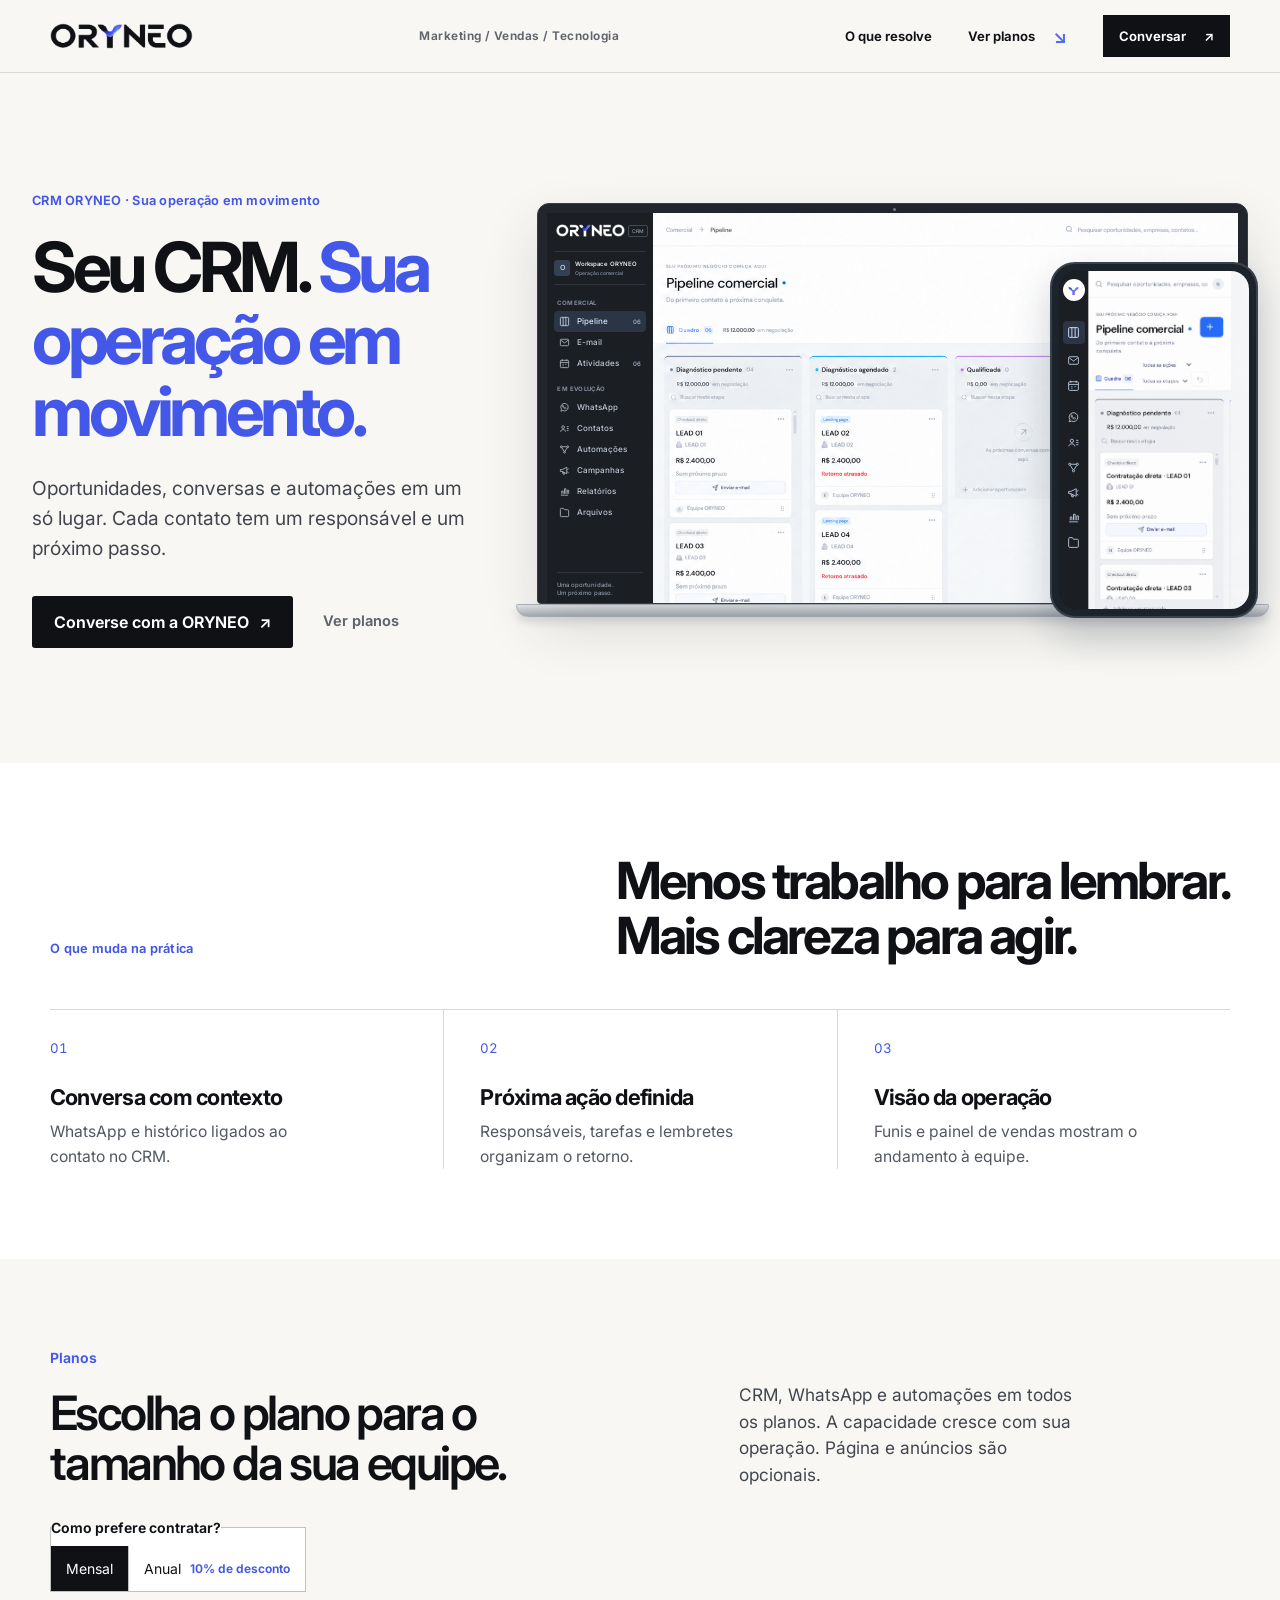
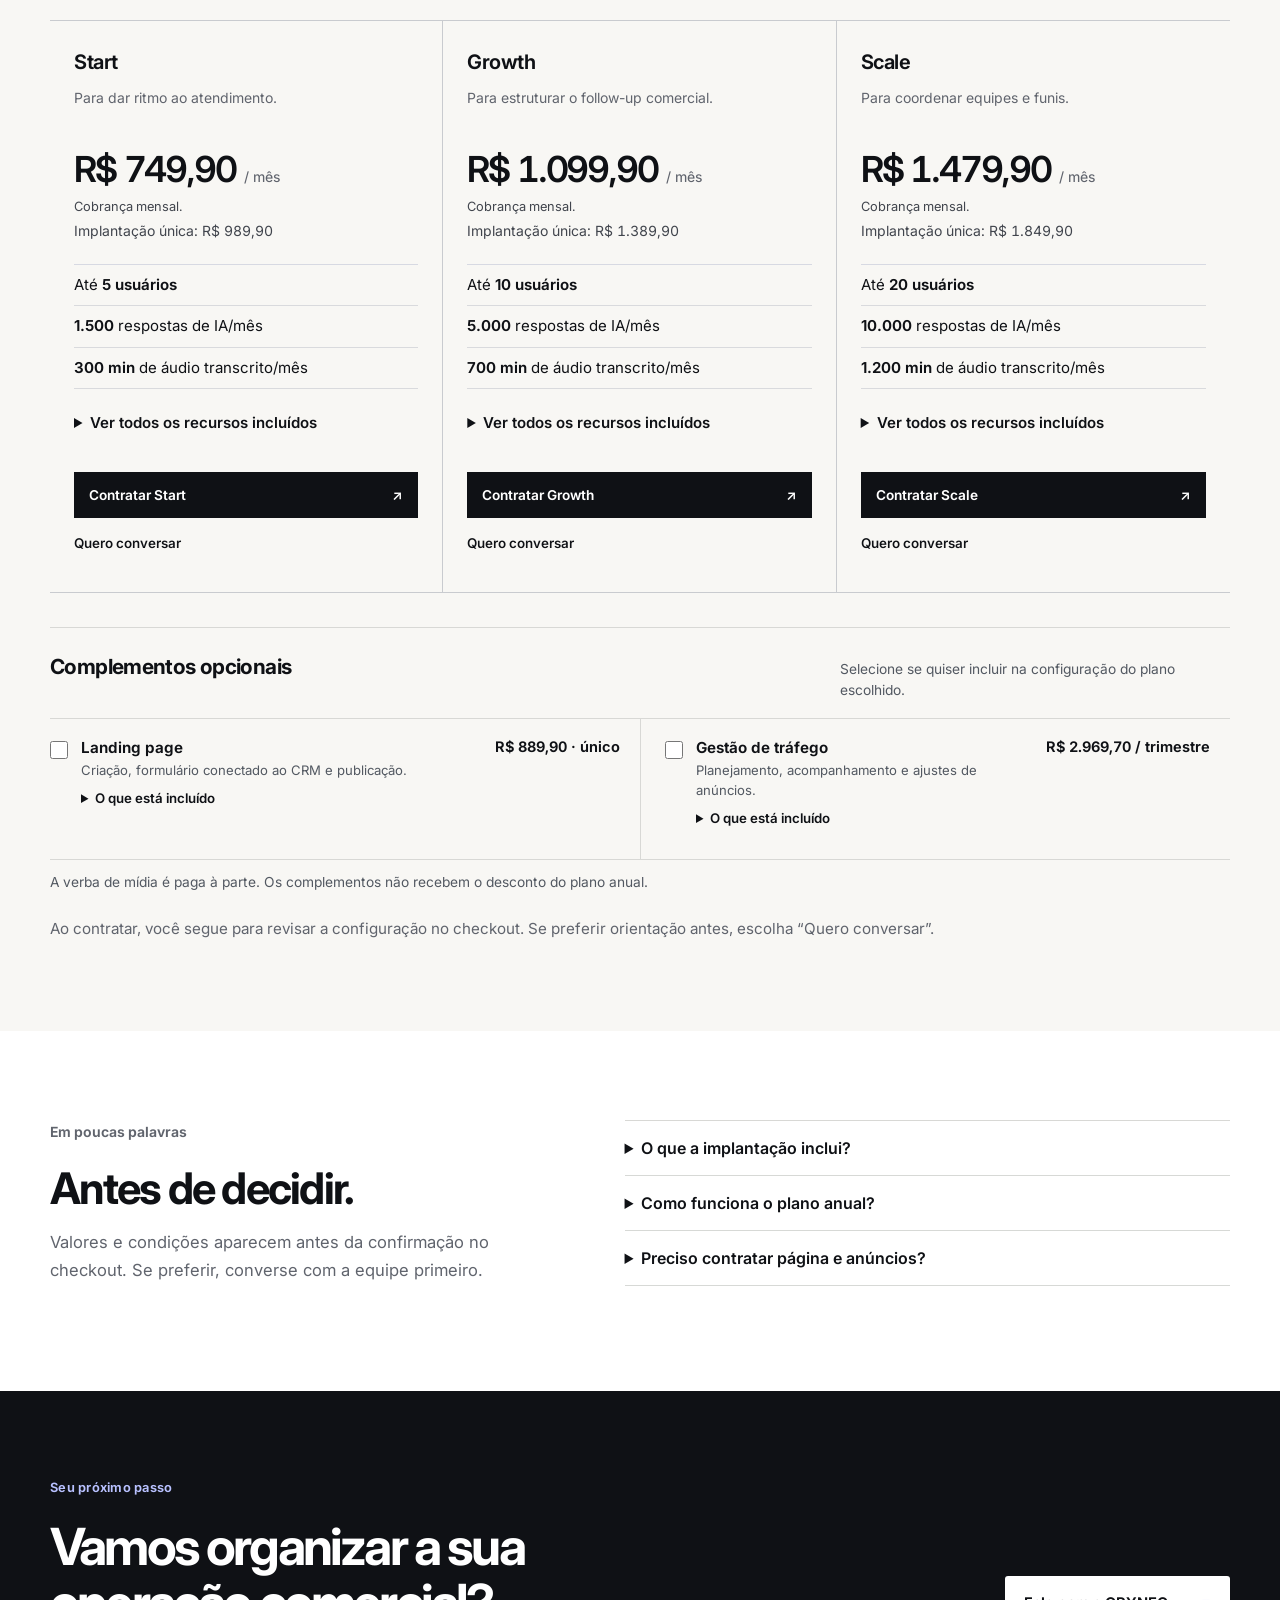
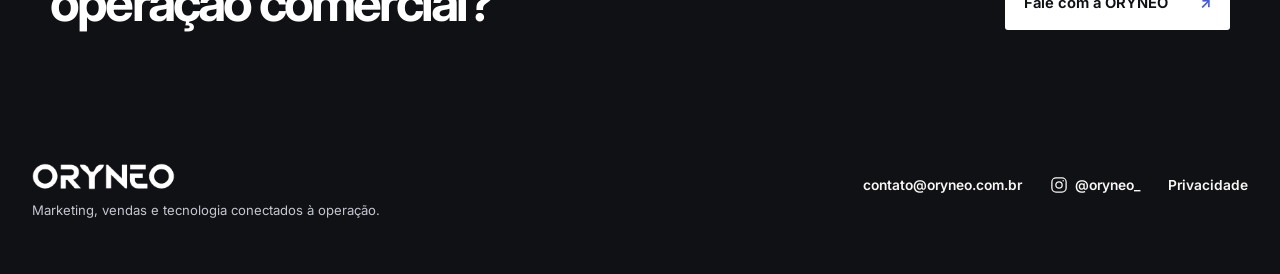
==== commit b34d5d51: "Align CRM hero sidebar with real product branding" ====
--- a/index.html
+++ b/index.html
@@ -1269,14 +1269,35 @@
       .device-base { width: calc(100% + 42px); height: 13px; margin-left: -21px; border: 1px solid #aeb3b9; border-radius: 2px 2px 16px 16px; background: linear-gradient(#e5e7e9, #a8adb3); box-shadow: 0 5px 9px #17203022; }
       .crm-screen { position: relative; width: 100%; aspect-ratio: 1.77; overflow: hidden; background: #eef0f4; }
       .crm-screen > img { display: block; width: 125%; height: auto; max-width: none; }
-      .crm-future-menu { position: absolute; left: 0; top: 39%; width: 13%; height: 47%; padding: 8px 5px 0 9px; background: #1c2027; color: #dce3ed; font-family: Inter, Arial, sans-serif; }
-      .crm-future-menu b { display: block; margin: 0 0 9px; color: #8793a4; font-size: 7px; font-weight: 600; letter-spacing: .08em; }
-      .crm-future-menu span { display: block; margin: 0 0 8px; font-size: 8px; white-space: nowrap; }
-      .crm-future-menu i { display: inline-block; width: 17px; color: #aebbd0; font-size: 11px; font-style: normal; text-align: center; }
+      .crm-symbols { position: absolute; width: 0; height: 0; overflow: hidden; }
+      .crm-sidebar { position: absolute; inset: 0 auto 0 0; display: flex; flex-direction: column; width: 15.3%; padding: 11px 7px 6px; overflow: hidden; background: #1b1e23; color: #aab4c0; font: 500 8px/1.2 Inter, Arial, sans-serif; }
+      .crm-brand { display: flex; align-items: center; gap: 3px; padding: 0 2px; white-space: nowrap; }
+      .crm-brand img { display: block; width: min(72px, 78%); height: auto; }
+      .crm-brand span { padding: 2px 3px; border: 1px solid #454a52; border-radius: 2px; color: #919dab; font-size: 5px; letter-spacing: .04em; }
+      .crm-workspace { display: flex; align-items: center; gap: 5px; min-width: 0; margin: 14px 0 11px; padding: 8px 0; border-top: 1px solid #31363d; border-bottom: 1px solid #31363d; }
+      .crm-workspace-avatar { display: grid; flex: 0 0 16px; place-items: center; height: 16px; border-radius: 3px; background: #354052; color: #d1def1; font-size: 7px; }
+      .crm-workspace strong, .crm-workspace small { display: block; overflow: hidden; white-space: nowrap; text-overflow: ellipsis; }
+      .crm-workspace strong { color: #e4e8ed; font-size: 6px; font-weight: 600; }
+      .crm-workspace small { margin-top: 2px; color: #8a95a4; font-size: 5px; }
+      .crm-menu-section { margin: 3px 3px 5px; color: #818c9b; font-size: 6px; font-weight: 700; letter-spacing: .06em; white-space: nowrap; }
+      .crm-menu-section.future { margin-top: 11px; }
+      .crm-menu-item { display: flex; align-items: center; gap: 7px; min-height: 21px; padding: 0 5px; border-radius: 4px; color: #bdc5d0; white-space: nowrap; }
+      .crm-menu-item.active { background: #2b3546; color: #d5e3ff; }
+      .crm-menu-item svg { flex: 0 0 11px; width: 11px; height: 11px; stroke: currentColor; }
+      .crm-menu-item span { overflow: hidden; text-overflow: ellipsis; }
+      .crm-menu-item small { margin-left: auto; color: #a9bbd6; font-size: 6px; }
+      .crm-sidebar-foot { margin: auto 3px 0; padding-top: 8px; border-top: 1px solid #31363d; color: #8c98a8; font-size: 6px; line-height: 1.4; }
       .device-phone { position: absolute; right: -10px; bottom: 24px; width: 208px; padding: 7px; border: 2px solid #39414a; border-radius: 25px; background: #1c232b; box-shadow: 0 18px 36px #19253535; }
-      .phone-screen { height: 338px; overflow: hidden; border-radius: 18px; background: #f8fafc; }
+      .phone-screen { position: relative; height: 338px; overflow: hidden; border-radius: 18px; background: #f8fafc; }
       .phone-screen img { display: block; width: 100%; height: auto; }
-      .phone-future-menu { position: absolute; left: 0; top: 33%; display: grid; justify-items: center; gap: 11px; width: 15.5%; height: 43%; padding-top: 4px; background: #1c2027; color: #b9c6d8; font: 11px Inter, Arial, sans-serif; }
+      .crm-phone-sidebar { position: absolute; inset: 0 auto 0 0; display: flex; flex-direction: column; align-items: center; width: 15.5%; padding: 8px 0; background: #1b1e23; color: #b9c6d8; }
+      .crm-phone-brand { display: grid; place-items: center; width: 22px; height: 22px; border-radius: 50%; background: #fff; }
+      .crm-phone-brand img { display: block; width: 15px; height: 15px; }
+      .crm-phone-icons { display: flex; flex-direction: column; align-items: center; gap: 7px; width: 100%; margin-top: 20px; }
+      .crm-phone-icons svg { width: 13px; height: 13px; stroke: currentColor; }
+      .crm-phone-icons span { display: grid; place-items: center; width: 22px; height: 18px; }
+      .crm-phone-icons .active { height: 23px; border-radius: 4px; background: #2b3546; color: #d5e3ff; }
+      .crm-phone-icons .future-start { margin-top: 7px; }
       .value { padding: clamp(76px, 7vw, 100px) max(32px, calc((100vw - 1180px)/2)); background: #fff; scroll-margin-top: 74px; }
       .value-head { display: flex; align-items: end; justify-content: space-between; gap: 48px; margin-bottom: 46px; }
       .value-head .section-index { margin-bottom: 7px; white-space: nowrap; }
@@ -1343,10 +1364,19 @@
         .product-scene { margin-top: 22px; padding-bottom: 190px; }
         .device-laptop { padding: 5px 5px 0; border-radius: 8px 8px 3px 3px; }
         .device-base { width: calc(100% + 18px); height: 9px; margin-left: -9px; }
-        .crm-future-menu { padding: 3px 1px 0 3px; }
-        .crm-future-menu b { margin-bottom: 4px; font-size: 3.6px; }
-        .crm-future-menu span { margin-bottom: 4px; font-size: 4px; }
-        .crm-future-menu i { width: 7px; font-size: 5px; }
+        .crm-sidebar { padding: 5px 3px 3px; font-size: 4px; }
+        .crm-brand img { width: min(36px, 77%); }
+        .crm-brand span { padding: 1px; font-size: 3px; }
+        .crm-workspace { gap: 2px; margin: 6px 0 5px; padding: 4px 0; }
+        .crm-workspace-avatar { flex-basis: 8px; height: 8px; font-size: 4px; }
+        .crm-workspace strong { font-size: 3.6px; }
+        .crm-workspace small { font-size: 3px; }
+        .crm-menu-section { margin: 2px 1px 3px; font-size: 3.4px; }
+        .crm-menu-section.future { margin-top: 4px; }
+        .crm-menu-item { gap: 3px; min-height: 10px; padding: 0 2px; border-radius: 2px; }
+        .crm-menu-item svg { flex-basis: 6px; width: 6px; height: 6px; }
+        .crm-menu-item small, .crm-sidebar-foot { font-size: 3px; }
+        .crm-sidebar-foot { padding-top: 3px; }
         .device-phone { right: -4px; bottom: 58px; width: min(175px, 46vw); padding: 5px; border-radius: 20px; }
         .phone-screen { height: 281px; border-radius: 14px; }
         .phone-future-menu { gap: 8px; font-size: 9px; }
@@ -1405,23 +1435,41 @@
           <div class="intro-actions"><a class="hero-contact-cta" href="./comecar/?cycle=monthly&amp;intent=conversation" data-open-talk>Converse com a ORYNEO <span aria-hidden="true">↗</span></a><a class="intro-link quiet-link" href="#planos">Ver planos</a></div>
         </div>
         <figure class="product-scene" aria-label="CRM ORYNEO em notebook e celular, com dados anonimizados e menus futuros indicados no produto">
+          <svg class="crm-symbols" xmlns="http://www.w3.org/2000/svg" aria-hidden="true">
+            <symbol id="crm-i-pipeline" viewBox="0 0 24 24"><rect x="3" y="3" width="18" height="18" rx="2" fill="none" stroke="currentColor" stroke-width="1.7"/><path d="M9 3v18m6-18v18" fill="none" stroke="currentColor" stroke-width="1.7"/></symbol>
+            <symbol id="crm-i-mail" viewBox="0 0 24 24"><rect x="3" y="5" width="18" height="14" rx="2" fill="none" stroke="currentColor" stroke-width="1.7"/><path d="m4 7 8 6 8-6" fill="none" stroke="currentColor" stroke-width="1.7"/></symbol>
+            <symbol id="crm-i-calendar" viewBox="0 0 24 24"><rect x="3" y="5" width="18" height="16" rx="2" fill="none" stroke="currentColor" stroke-width="1.7"/><path d="M7 3v4m10-4v4M3 10h18M8 14h2m4 0h2m-8 3h2" fill="none" stroke="currentColor" stroke-width="1.7"/></symbol>
+            <symbol id="crm-i-whatsapp" viewBox="0 0 24 24"><path d="M20 11.5a8 8 0 0 1-11.8 7L4 20l1.5-4.2A8 8 0 1 1 20 11.5Z" fill="none" stroke="currentColor" stroke-width="1.7"/><path d="M9 9c.5 2 2 3.5 4 4l1-1 2 1c-.5 2-2 2-3 1.7-2.5-.7-4.7-2.9-5.4-5.4C7.3 8 7.7 7 9 7l1 2-1 1Z" fill="none" stroke="currentColor" stroke-width="1.2"/></symbol>
+            <symbol id="crm-i-contacts" viewBox="0 0 24 24"><circle cx="9" cy="9" r="3" fill="none" stroke="currentColor" stroke-width="1.7"/><path d="M3.5 19c.5-3 2.2-4.5 5.5-4.5s5 1.5 5.5 4.5M17 8h4m-4 4h4m-4 4h4" fill="none" stroke="currentColor" stroke-width="1.7"/></symbol>
+            <symbol id="crm-i-automation" viewBox="0 0 24 24"><circle cx="5" cy="6" r="2" fill="none" stroke="currentColor" stroke-width="1.7"/><circle cx="19" cy="6" r="2" fill="none" stroke="currentColor" stroke-width="1.7"/><circle cx="12" cy="18" r="2" fill="none" stroke="currentColor" stroke-width="1.7"/><path d="M7 6h10M6 8l5 8m7-8-5 8" fill="none" stroke="currentColor" stroke-width="1.7"/></symbol>
+            <symbol id="crm-i-campaigns" viewBox="0 0 24 24"><path d="M3 10v4h4l10 5V5L7 10H3Zm4 4 2 6h3l-2-5m8-5 3-2m-3 7 3 2" fill="none" stroke="currentColor" stroke-width="1.7"/></symbol>
+            <symbol id="crm-i-reports" viewBox="0 0 24 24"><path d="M4 20h16M6 17v-6h3v6m3 0V6h3v11m3 0V9h3v8" fill="none" stroke="currentColor" stroke-width="1.7"/></symbol>
+            <symbol id="crm-i-files" viewBox="0 0 24 24"><path d="M3 7V5a2 2 0 0 1 2-2h5l2 3h7a2 2 0 0 1 2 2v11a2 2 0 0 1-2 2H5a2 2 0 0 1-2-2V7Z" fill="none" stroke="currentColor" stroke-width="1.7"/></symbol>
+          </svg>
           <div class="device-laptop" aria-hidden="true">
             <div class="crm-screen">
               <img src="assets/crm-capture-desktop-sanitized.png" width="1586" height="992" alt="" decoding="async" fetchpriority="high" />
-              <aside class="crm-future-menu">
-                <b>EM EVOLUÇÃO</b>
-                <span><i>◎</i> WhatsApp</span>
-                <span><i>◫</i> Contatos</span>
-                <span><i>↝</i> Automações</span>
-                <span><i>◇</i> Campanhas</span>
-                <span><i>▤</i> Relatórios</span>
-                <span><i>▣</i> Arquivos</span>
+              <aside class="crm-sidebar">
+                <div class="crm-brand"><img src="assets/crm-wordmark.png" width="1590" height="294" alt="" /><span>CRM</span></div>
+                <div class="crm-workspace"><span class="crm-workspace-avatar">O</span><span><strong>Workspace ORYNEO</strong><small>Operação comercial</small></span></div>
+                <span class="crm-menu-section">COMERCIAL</span>
+                <div class="crm-menu-item active"><svg><use href="#crm-i-pipeline" /></svg><span>Pipeline</span><small>06</small></div>
+                <div class="crm-menu-item"><svg><use href="#crm-i-mail" /></svg><span>E-mail</span></div>
+                <div class="crm-menu-item"><svg><use href="#crm-i-calendar" /></svg><span>Atividades</span><small>06</small></div>
+                <span class="crm-menu-section future">EM EVOLUÇÃO</span>
+                <div class="crm-menu-item"><svg><use href="#crm-i-whatsapp" /></svg><span>WhatsApp</span></div>
+                <div class="crm-menu-item"><svg><use href="#crm-i-contacts" /></svg><span>Contatos</span></div>
+                <div class="crm-menu-item"><svg><use href="#crm-i-automation" /></svg><span>Automações</span></div>
+                <div class="crm-menu-item"><svg><use href="#crm-i-campaigns" /></svg><span>Campanhas</span></div>
+                <div class="crm-menu-item"><svg><use href="#crm-i-reports" /></svg><span>Relatórios</span></div>
+                <div class="crm-menu-item"><svg><use href="#crm-i-files" /></svg><span>Arquivos</span></div>
+                <div class="crm-sidebar-foot">Uma oportunidade.<br />Um próximo passo.</div>
               </aside>
             </div>
           </div>
           <div class="device-base" aria-hidden="true"></div>
           <div class="device-phone" aria-hidden="true">
-            <div class="phone-screen"><img src="assets/crm-capture-mobile-sanitized.png" width="847" height="1857" alt="" decoding="async" /><div class="phone-future-menu"><span>◎</span><span>◫</span><span>↝</span><span>◇</span><span>▤</span><span>▣</span></div></div>
+            <div class="phone-screen"><img src="assets/crm-capture-mobile-sanitized.png" width="847" height="1857" alt="" decoding="async" /><aside class="crm-phone-sidebar"><span class="crm-phone-brand"><img src="assets/oryneo-y.svg" alt="" /></span><div class="crm-phone-icons"><span class="active"><svg><use href="#crm-i-pipeline" /></svg></span><span><svg><use href="#crm-i-mail" /></svg></span><span><svg><use href="#crm-i-calendar" /></svg></span><span class="future-start"><svg><use href="#crm-i-whatsapp" /></svg></span><span><svg><use href="#crm-i-contacts" /></svg></span><span><svg><use href="#crm-i-automation" /></svg></span><span><svg><use href="#crm-i-campaigns" /></svg></span><span><svg><use href="#crm-i-reports" /></svg></span><span><svg><use href="#crm-i-files" /></svg></span></div></aside></div>
           </div>
         </figure>
       </section>
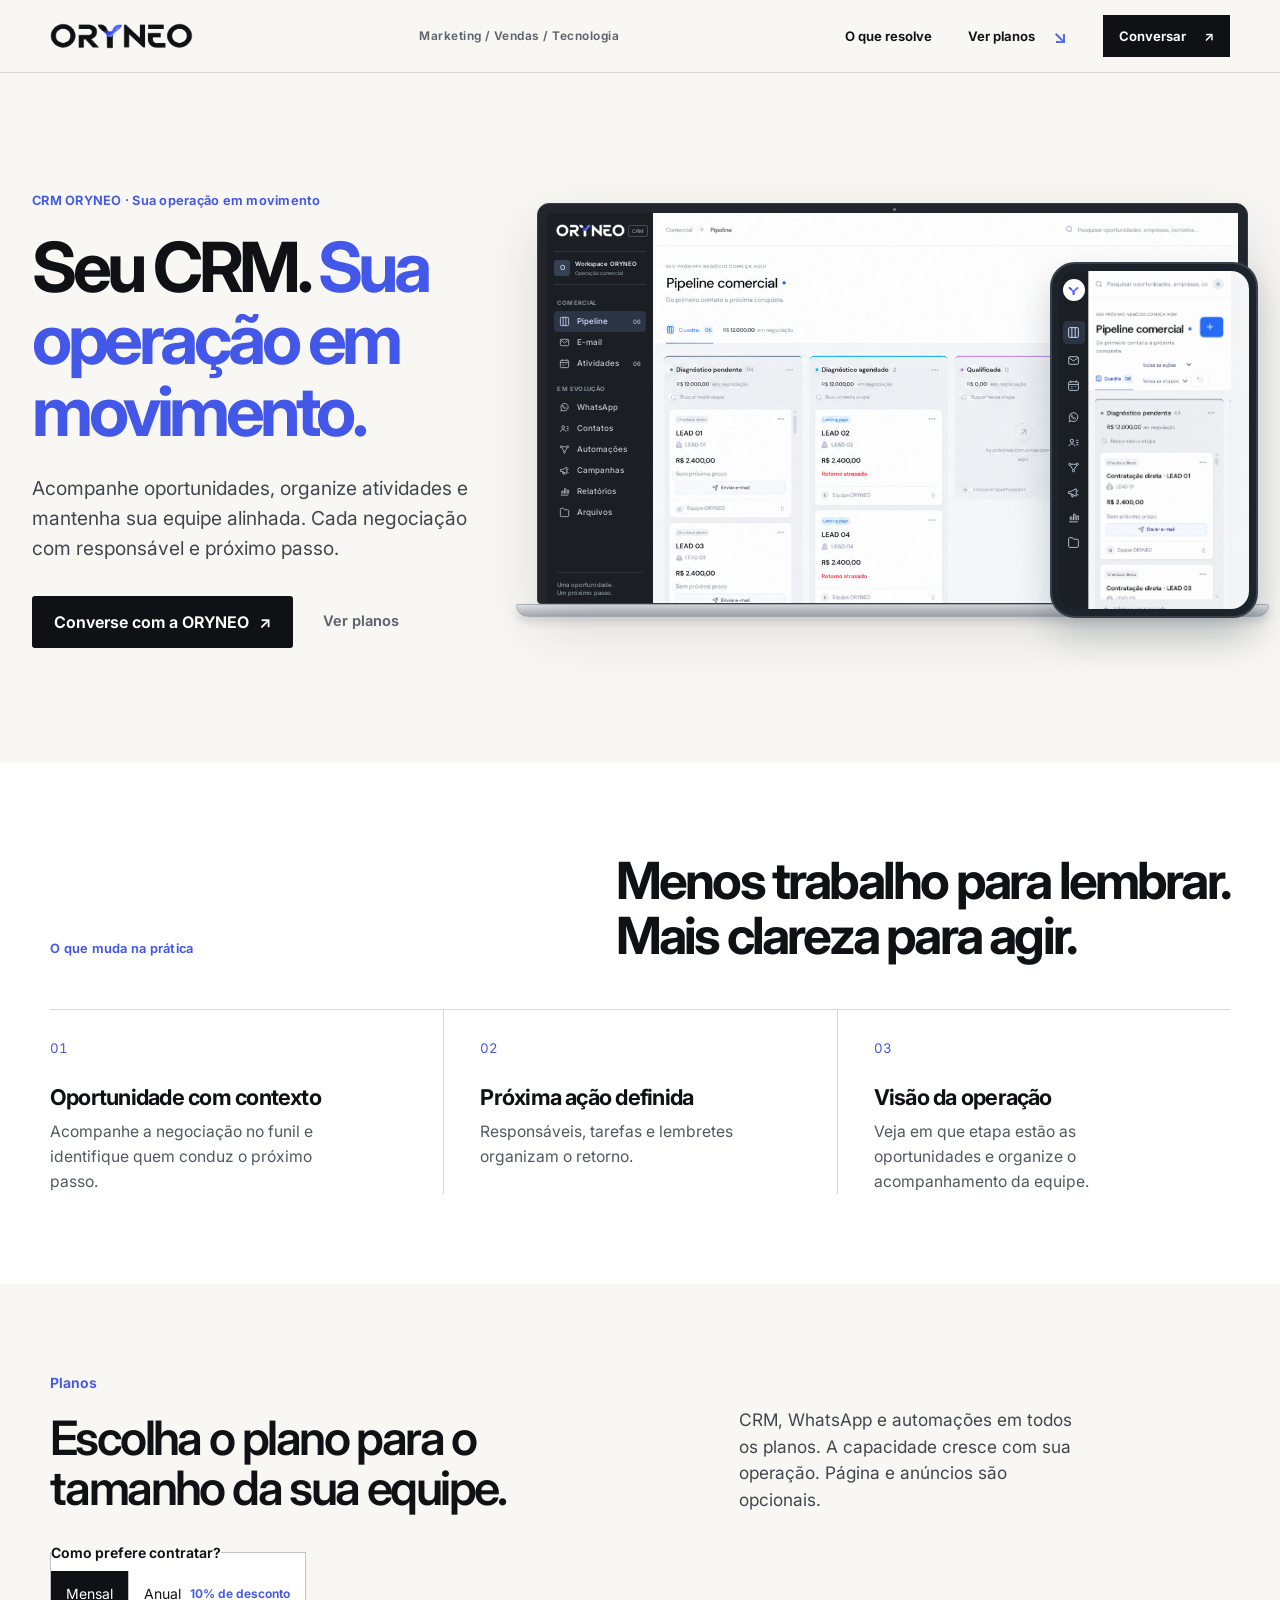
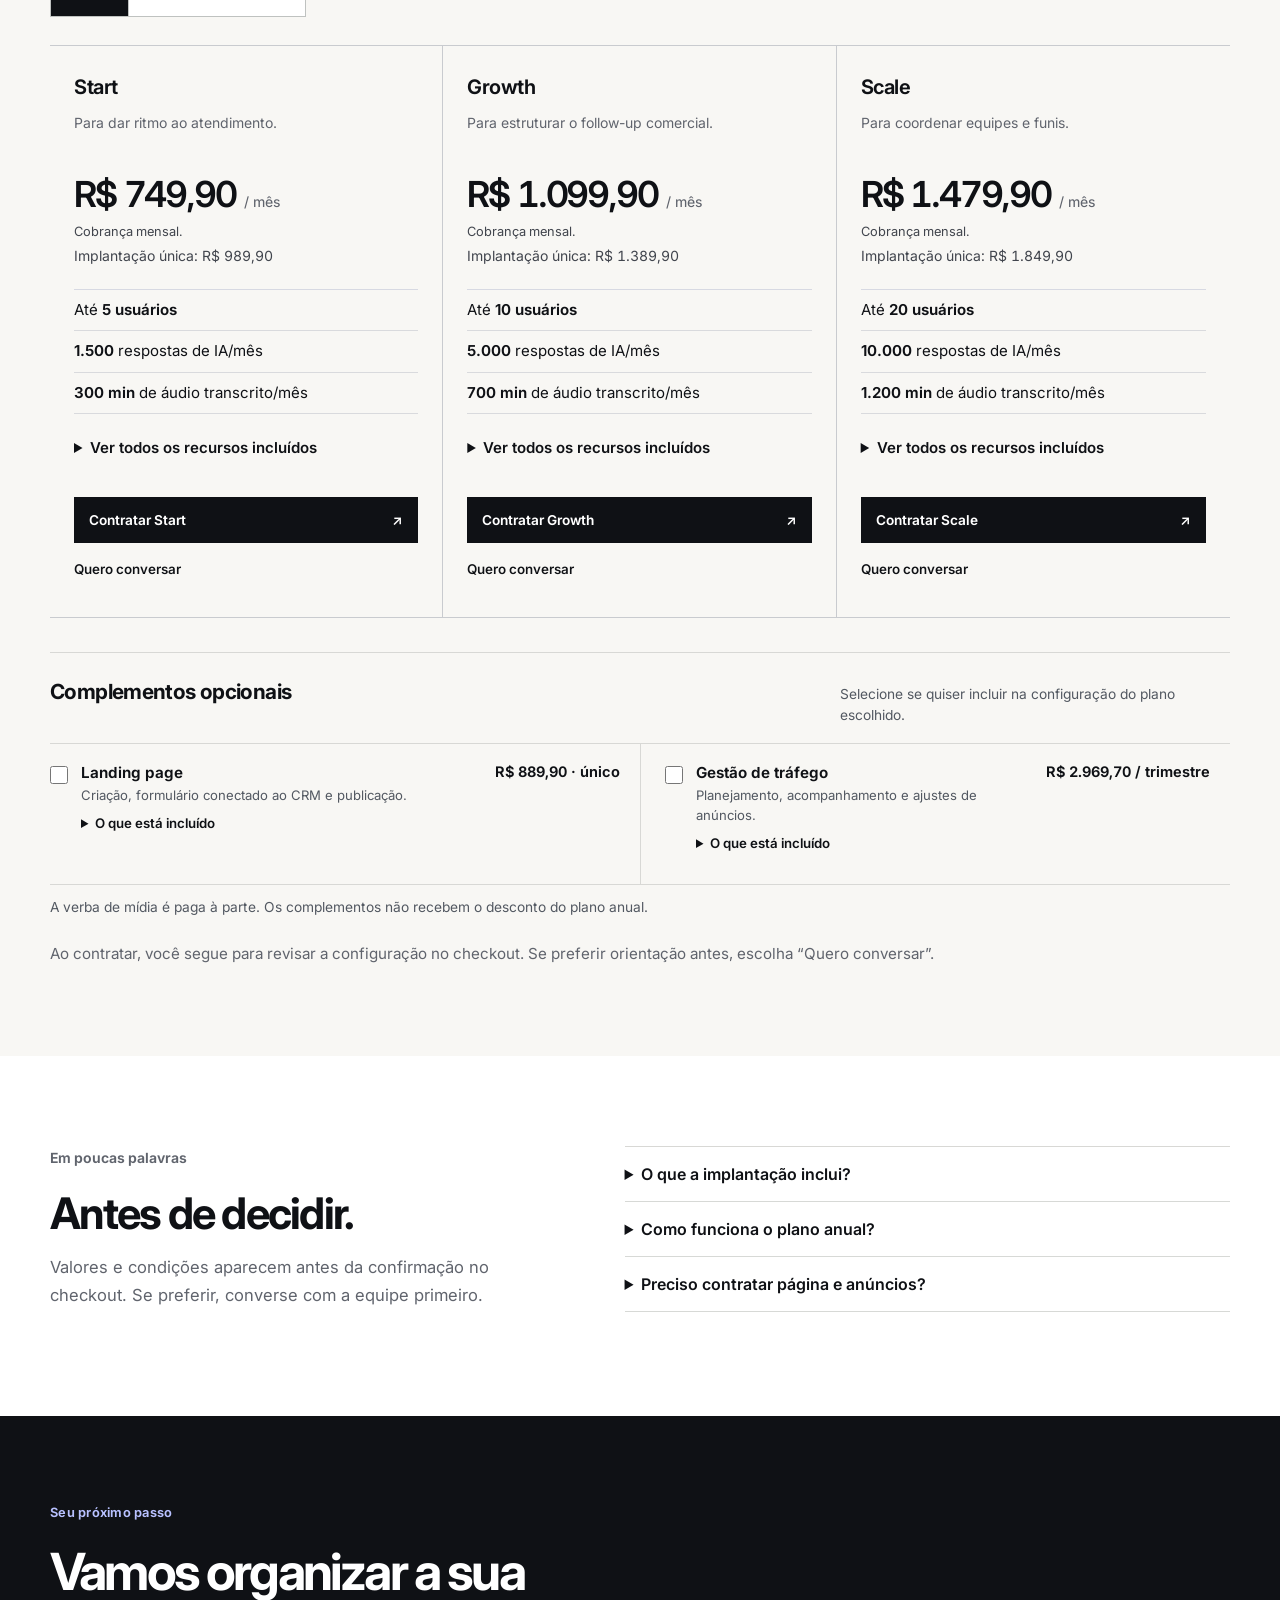
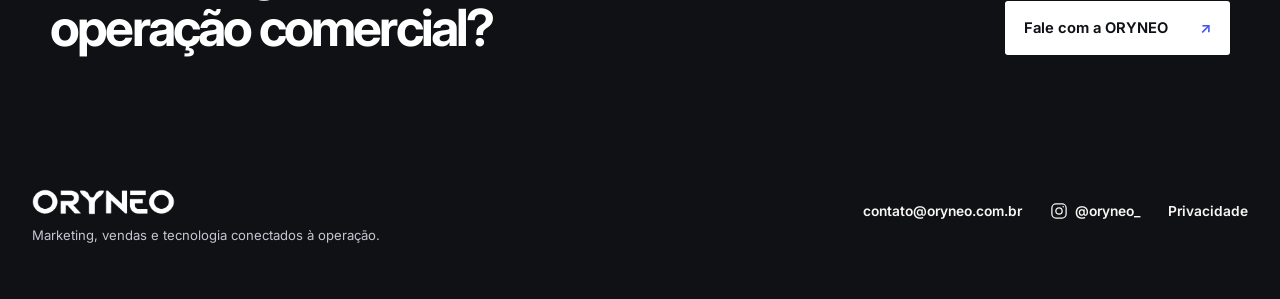
==== commit 8ce681d2: "fix: corrigir transparência e confiabilidade da jornada comercial" ====
--- a/index.html
+++ b/index.html
@@ -1431,7 +1431,7 @@
         <div class="intro-copy">
           <p class="section-index">CRM ORYNEO · Sua operação em movimento</p>
           <h1 id="hero-title">Seu CRM. <span>Sua operação em movimento.</span></h1>
-          <p class="intro-lead">Oportunidades, conversas e automações em um só lugar. Cada contato tem um responsável e um próximo passo.</p>
+          <p class="intro-lead">Acompanhe oportunidades, organize atividades e mantenha sua equipe alinhada. Cada negociação com responsável e próximo passo.</p>
           <div class="intro-actions"><a class="hero-contact-cta" href="./comecar/?cycle=monthly&amp;intent=conversation" data-open-talk>Converse com a ORYNEO <span aria-hidden="true">↗</span></a><a class="intro-link quiet-link" href="#planos">Ver planos</a></div>
         </div>
         <figure class="product-scene" aria-label="CRM ORYNEO em notebook e celular, com dados anonimizados e menus futuros indicados no produto">
@@ -1477,9 +1477,9 @@
       <section class="value" id="solucoes" aria-labelledby="value-title">
         <div class="value-head"><p class="section-index">O que muda na prática</p><h2 id="value-title">Menos trabalho para lembrar.<br>Mais clareza para agir.</h2></div>
         <div class="value-grid">
-          <article><span>01</span><h3>Conversa com contexto</h3><p>WhatsApp e histórico ligados ao contato no CRM.</p></article>
+          <article><span>01</span><h3>Oportunidade com contexto</h3><p>Acompanhe a negociação no funil e identifique quem conduz o próximo passo.</p></article>
           <article><span>02</span><h3>Próxima ação definida</h3><p>Responsáveis, tarefas e lembretes organizam o retorno.</p></article>
-          <article><span>03</span><h3>Visão da operação</h3><p>Funis e painel de vendas mostram o andamento à equipe.</p></article>
+          <article><span>03</span><h3>Visão da operação</h3><p>Veja em que etapa estão as oportunidades e organize o acompanhamento da equipe.</p></article>
         </div>
       </section>
       <section class="plans" id="planos" aria-labelledby="plans-title">
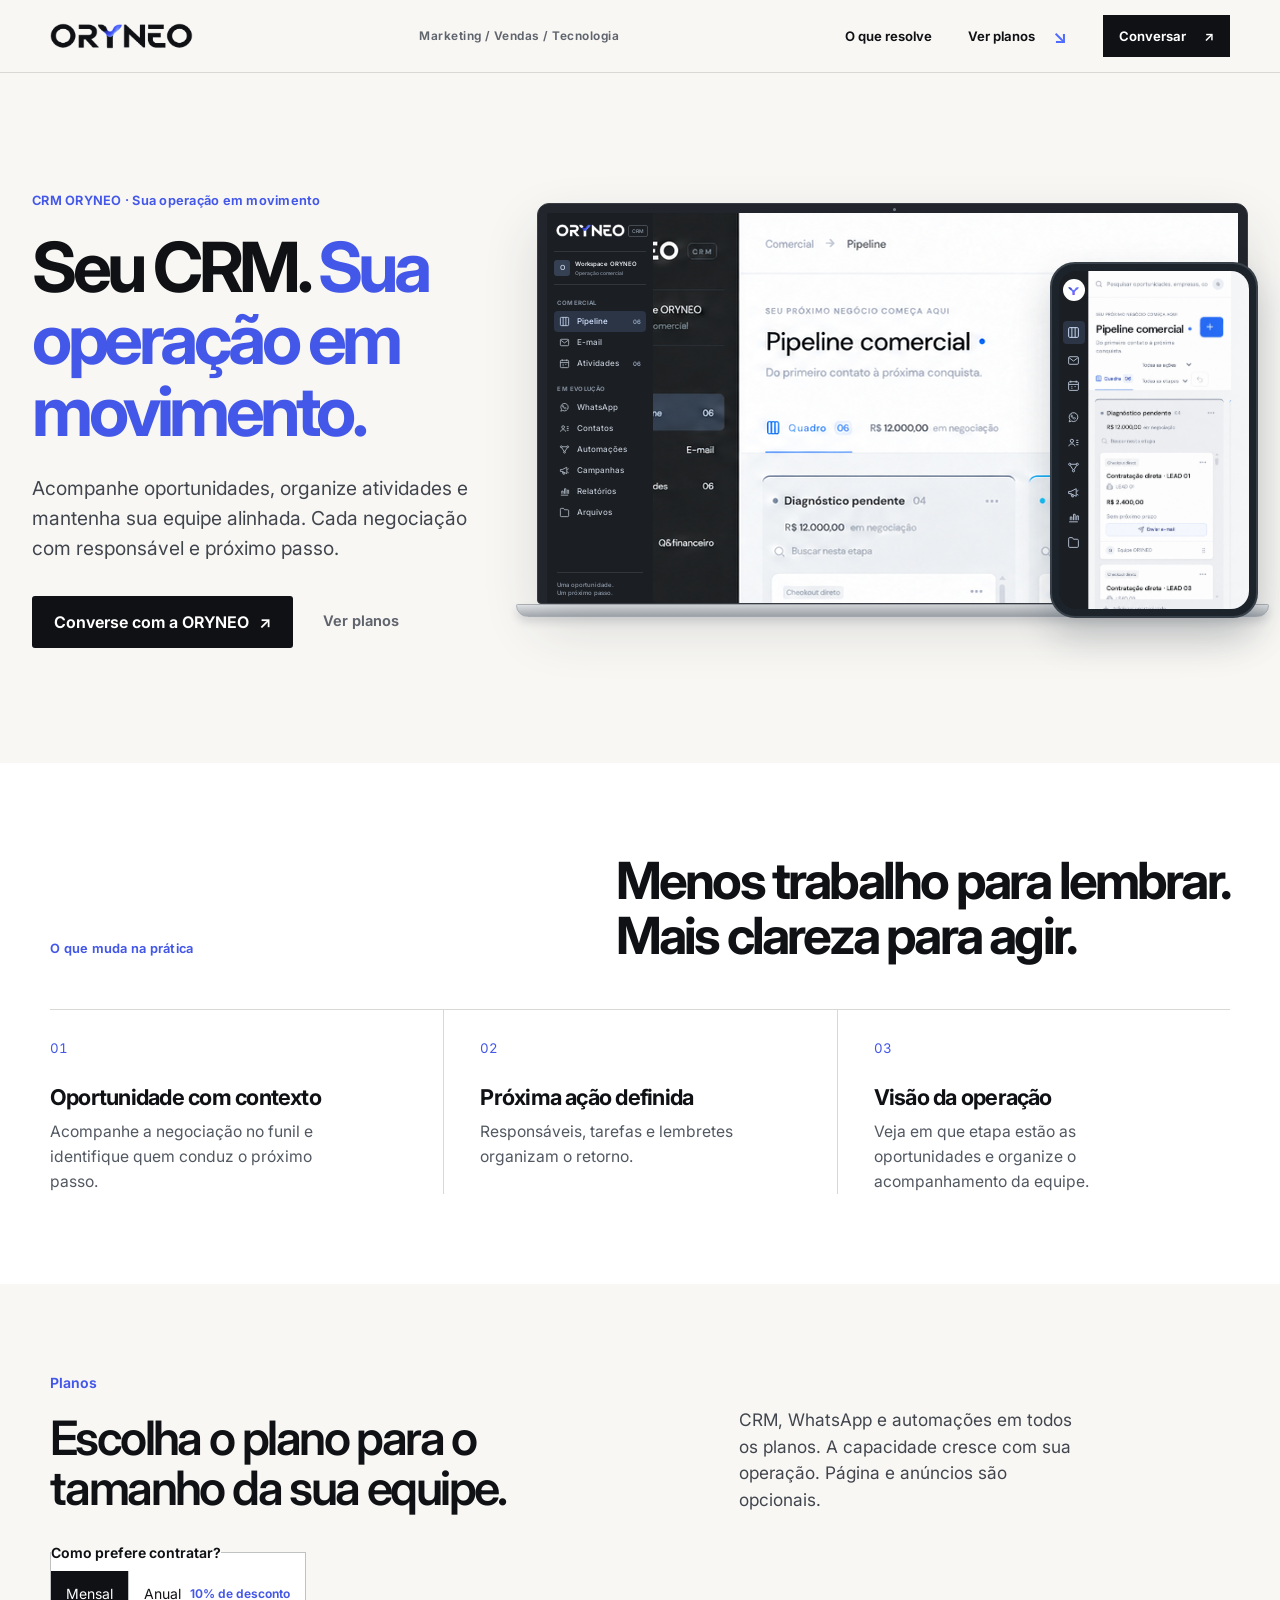
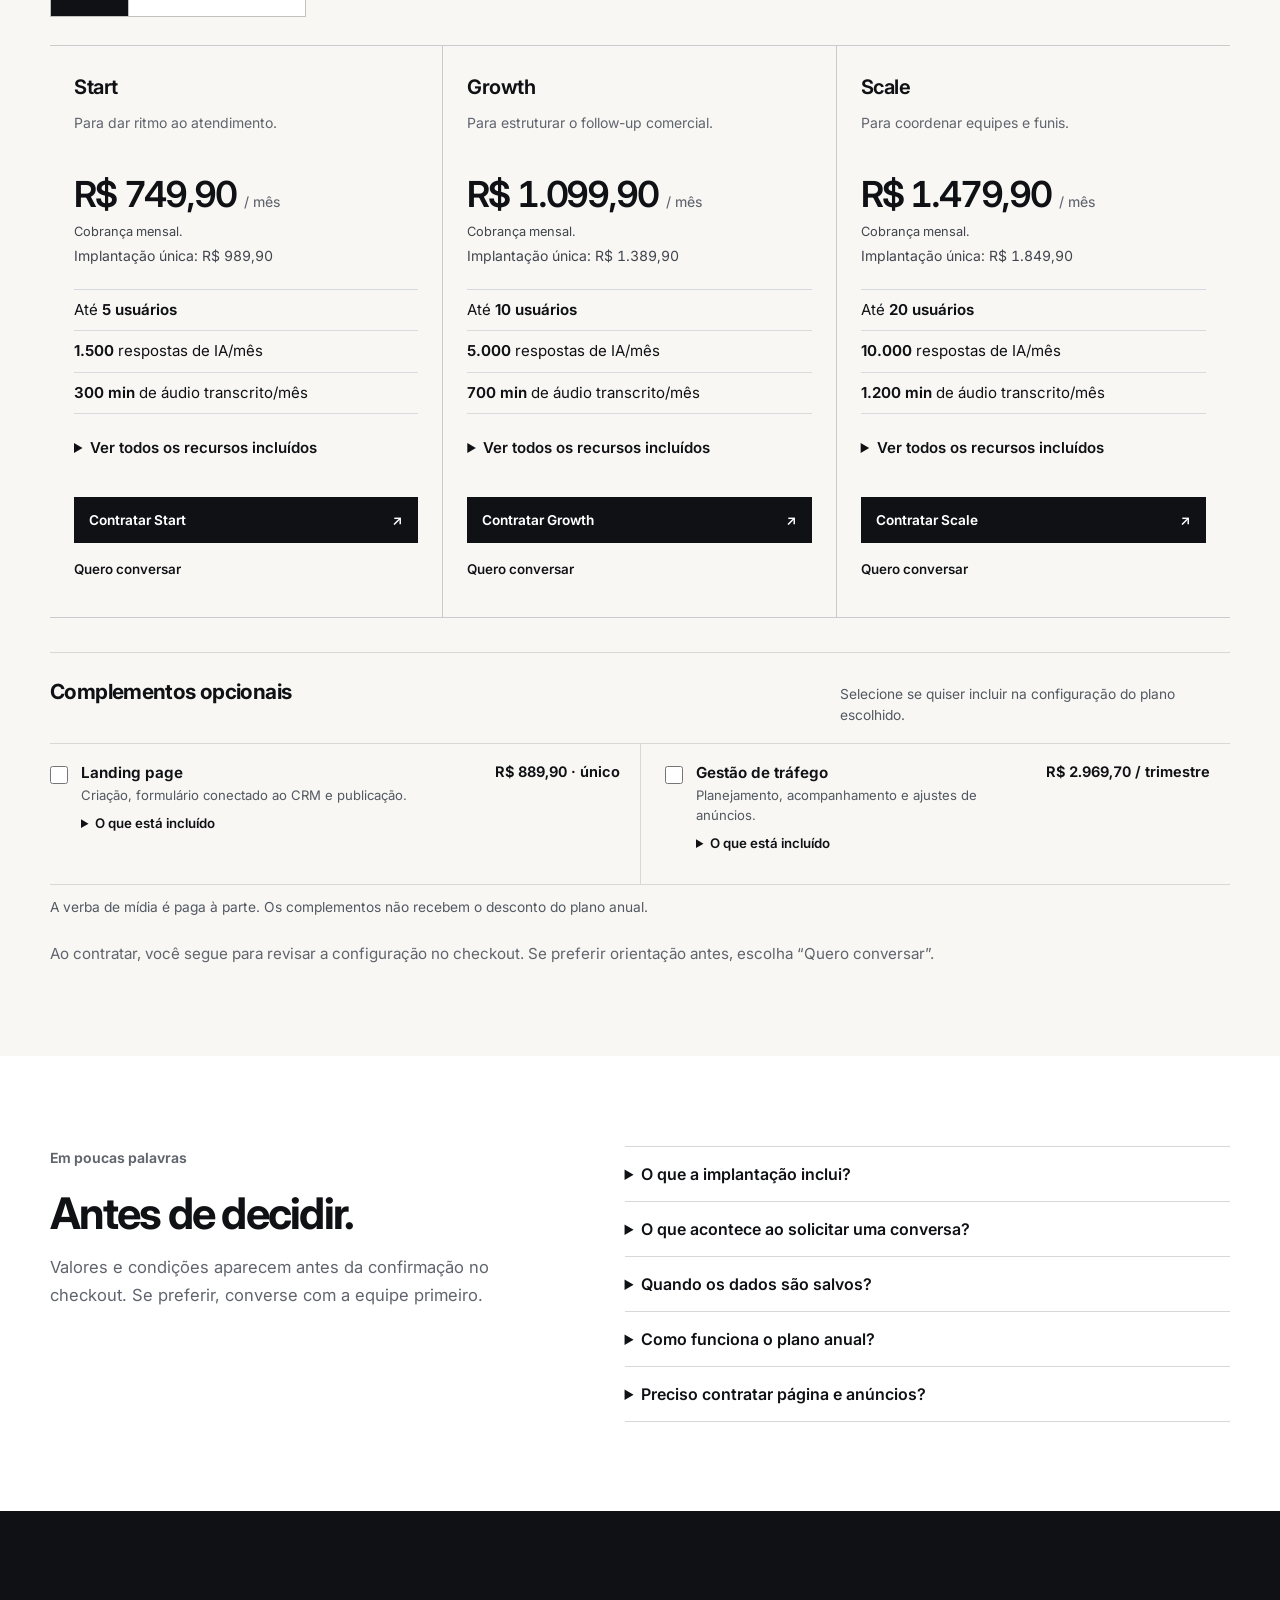
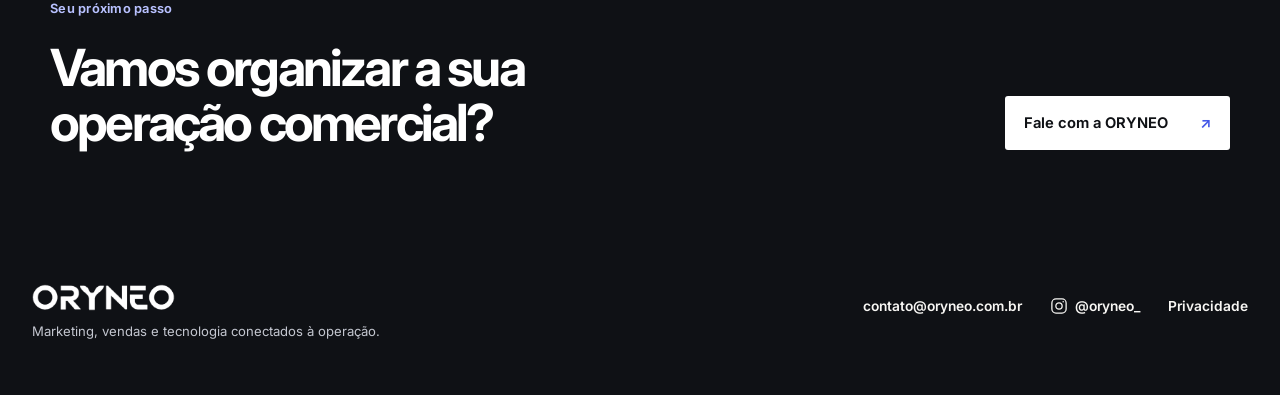
==== commit 3e7b7ef1: "fix: aprimorar acessibilidade, desempenho e verificações da jornada" ====
--- a/index.html
+++ b/index.html
@@ -12,6 +12,8 @@
     <meta name="robots" content="index, follow" />
     <meta property="og:description" content="CRM com WhatsApp e automação comercial para organizar leads, conversas e retornos. Conheça os planos, landing pages e gestão de tráfego pago da ORYNEO." />
     <meta property="og:type" content="website" />
+    <meta property="og:image" content="https://guilherme-freitas-oryneo.github.io/Oryneo_Landing_Page/assets/oryneo-wordmark-official.png" />
+    <meta property="og:image:alt" content="ORYNEO — CRM e operação comercial" />
     <meta property="og:locale" content="pt_BR" />
     <title>CRM com WhatsApp e automação comercial | ORYNEO</title>
     <link rel="icon" type="image/svg+xml" href="assets/oryneo-symbol-official.svg" />
@@ -1406,6 +1408,13 @@
         .plan-purpose { min-height: 0; }
         .closing-cta { width: 100%; }
       }
+    
+      /* Accessible anchors and native disclosure targets. */
+      section[id]{scroll-margin-top:96px}
+      summary{min-height:44px}
+      .product-scene picture{display:contents}
+      .buying-guide a{text-decoration:underline;text-underline-offset:3px}
+      @media(prefers-reduced-motion:reduce){html{scroll-behavior:auto}}
     </style>
   </head>
   <body>
@@ -1448,9 +1457,9 @@
           </svg>
           <div class="device-laptop" aria-hidden="true">
             <div class="crm-screen">
-              <img src="assets/crm-capture-desktop-sanitized.png" width="1586" height="992" alt="" decoding="async" fetchpriority="high" />
+              <picture><source srcset="assets/crm-capture-desktop-sanitized.webp" type="image/webp" /><img src="assets/crm-capture-desktop-sanitized.png" width="1586" height="992" alt="" decoding="async" fetchpriority="high" /></picture>
               <aside class="crm-sidebar">
-                <div class="crm-brand"><img src="assets/crm-wordmark.png" width="1590" height="294" alt="" /><span>CRM</span></div>
+                <div class="crm-brand"><img src="assets/crm-wordmark.png" width="1600" height="298" alt="" /><span>CRM</span></div>
                 <div class="crm-workspace"><span class="crm-workspace-avatar">O</span><span><strong>Workspace ORYNEO</strong><small>Operação comercial</small></span></div>
                 <span class="crm-menu-section">COMERCIAL</span>
                 <div class="crm-menu-item active"><svg><use href="#crm-i-pipeline" /></svg><span>Pipeline</span><small>06</small></div>
@@ -1469,7 +1478,7 @@
           </div>
           <div class="device-base" aria-hidden="true"></div>
           <div class="device-phone" aria-hidden="true">
-            <div class="phone-screen"><img src="assets/crm-capture-mobile-sanitized.png" width="847" height="1857" alt="" decoding="async" /><aside class="crm-phone-sidebar"><span class="crm-phone-brand"><img src="assets/oryneo-y.svg" alt="" /></span><div class="crm-phone-icons"><span class="active"><svg><use href="#crm-i-pipeline" /></svg></span><span><svg><use href="#crm-i-mail" /></svg></span><span><svg><use href="#crm-i-calendar" /></svg></span><span class="future-start"><svg><use href="#crm-i-whatsapp" /></svg></span><span><svg><use href="#crm-i-contacts" /></svg></span><span><svg><use href="#crm-i-automation" /></svg></span><span><svg><use href="#crm-i-campaigns" /></svg></span><span><svg><use href="#crm-i-reports" /></svg></span><span><svg><use href="#crm-i-files" /></svg></span></div></aside></div>
+            <div class="phone-screen"><picture><source srcset="assets/crm-capture-mobile-sanitized.webp" type="image/webp" /><img src="assets/crm-capture-mobile-sanitized.png" width="847" height="1857" alt="" decoding="async" /></picture><aside class="crm-phone-sidebar"><span class="crm-phone-brand"><img src="assets/oryneo-y.svg" alt="" /></span><div class="crm-phone-icons"><span class="active"><svg><use href="#crm-i-pipeline" /></svg></span><span><svg><use href="#crm-i-mail" /></svg></span><span><svg><use href="#crm-i-calendar" /></svg></span><span class="future-start"><svg><use href="#crm-i-whatsapp" /></svg></span><span><svg><use href="#crm-i-contacts" /></svg></span><span><svg><use href="#crm-i-automation" /></svg></span><span><svg><use href="#crm-i-campaigns" /></svg></span><span><svg><use href="#crm-i-reports" /></svg></span><span><svg><use href="#crm-i-files" /></svg></span></div></aside></div>
           </div>
         </figure>
       </section>
@@ -1542,6 +1551,8 @@
         <div class="buying-guide-inner"><div><p class="plans-kicker">Em poucas palavras</p><h2 id="guide-title">Antes de decidir.</h2><p>Valores e condições aparecem antes da confirmação no checkout. Se preferir, converse com a equipe primeiro.</p></div>
         <div class="buying-questions">
           <details><summary>O que a implantação inclui?</summary><p>Entendimento da operação, configuração do ambiente conforme o escopo contratado, testes e orientação da equipe para começar. O cronograma e os responsáveis são combinados na proposta.</p></details>
+          <details><summary>O que acontece ao solicitar uma conversa?</summary><p>Você informa seu contato e o contexto da empresa em seis etapas, incluindo CNPJ, canais de aquisição e prioridades. Pode revisar os dados antes do envio. Essa solicitação não gera cobrança nem contratação.</p></details>
+          <details><summary>Quando os dados são salvos?</summary><p>No formulário de conversa, o rascunho fica na sessão do navegador até você confirmar o envio. No checkout direto, o preenchimento pode ser salvo automaticamente no CRM antes da conclusão. Consulte a <a href="privacidade.html">política de privacidade</a>.</p></details>
           <details><summary>Como funciona o plano anual?</summary><p>Você paga 12 meses antecipadamente com 10% de desconto sobre a assinatura. Implantação e complementos não recebem esse desconto.</p></details>
           <details><summary>Preciso contratar página e anúncios?</summary><p>Não. Os dois serviços são opcionais. A landing page custa R$ 889,90, uma única vez. A gestão de tráfego custa R$ 2.969,70 por trimestre, equivalente a R$ 989,90/mês. A verba dos anúncios é paga separadamente.</p></details>
         </div></div>
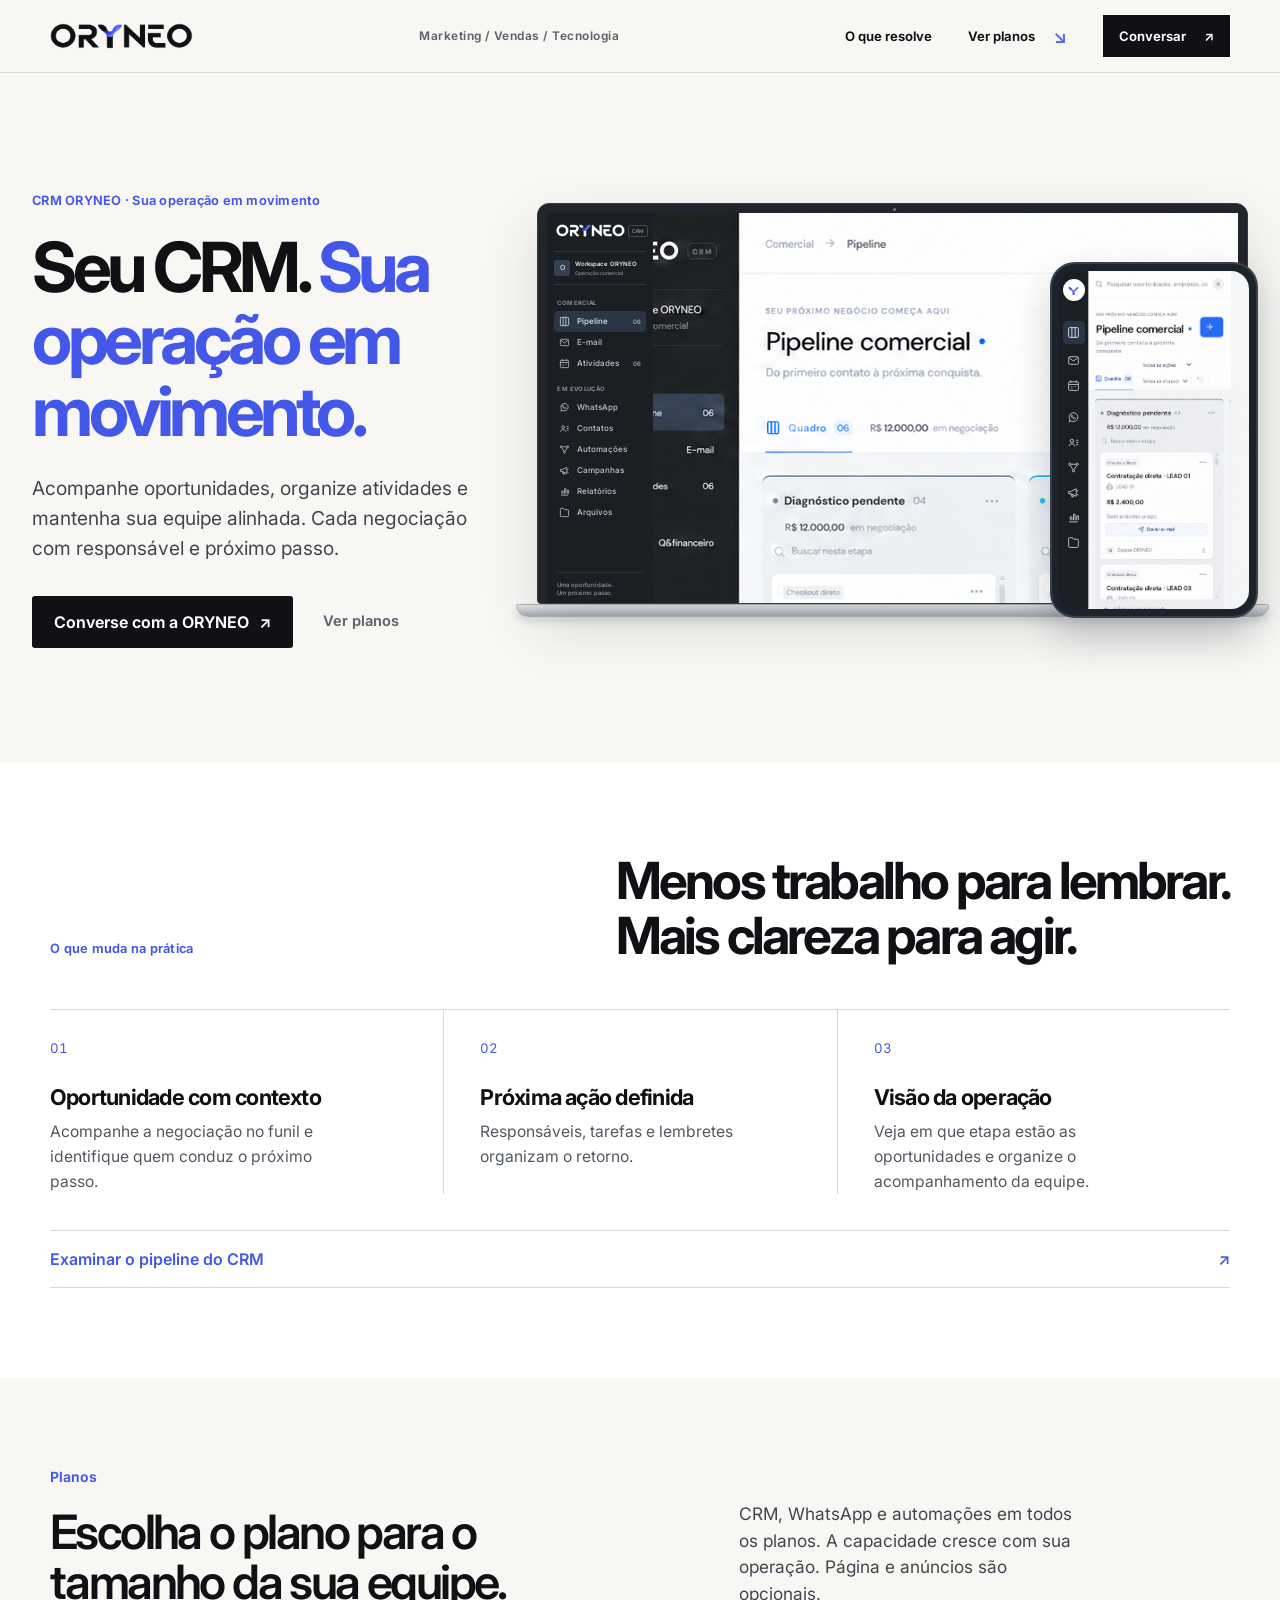
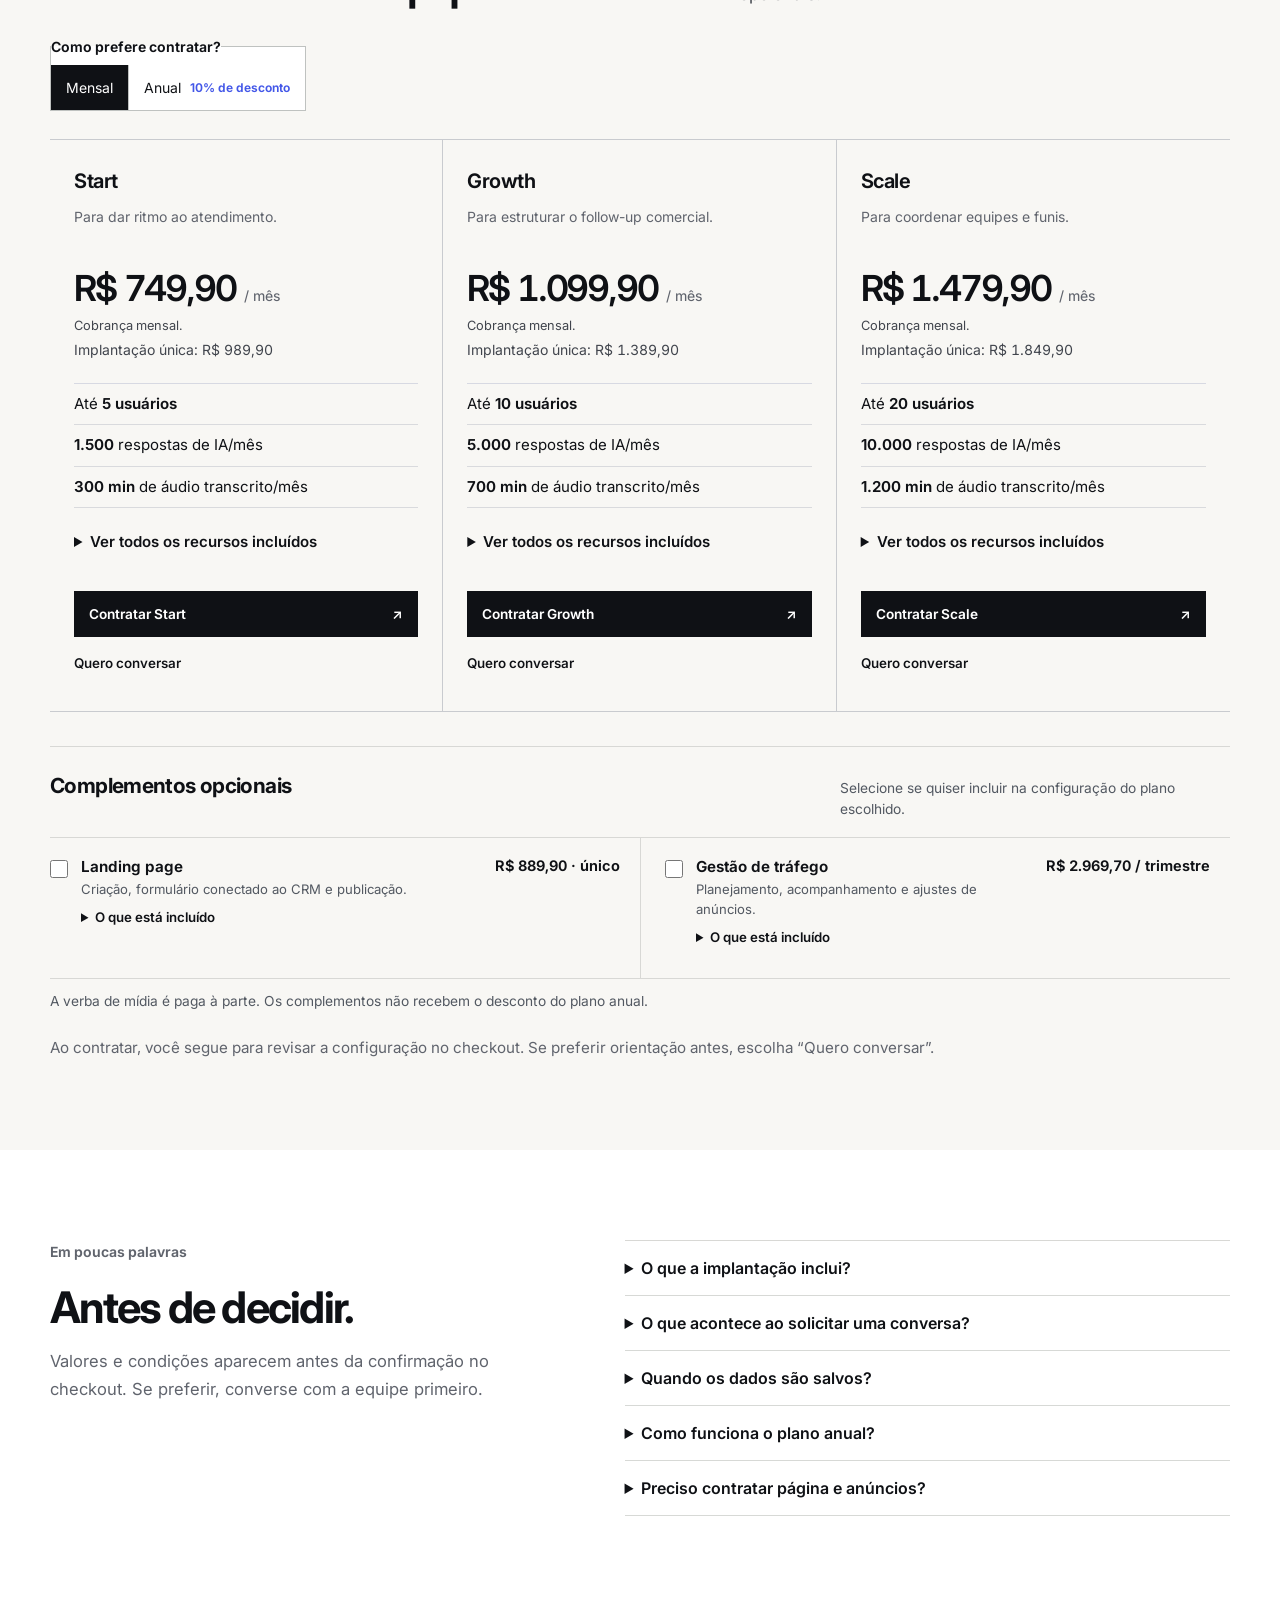
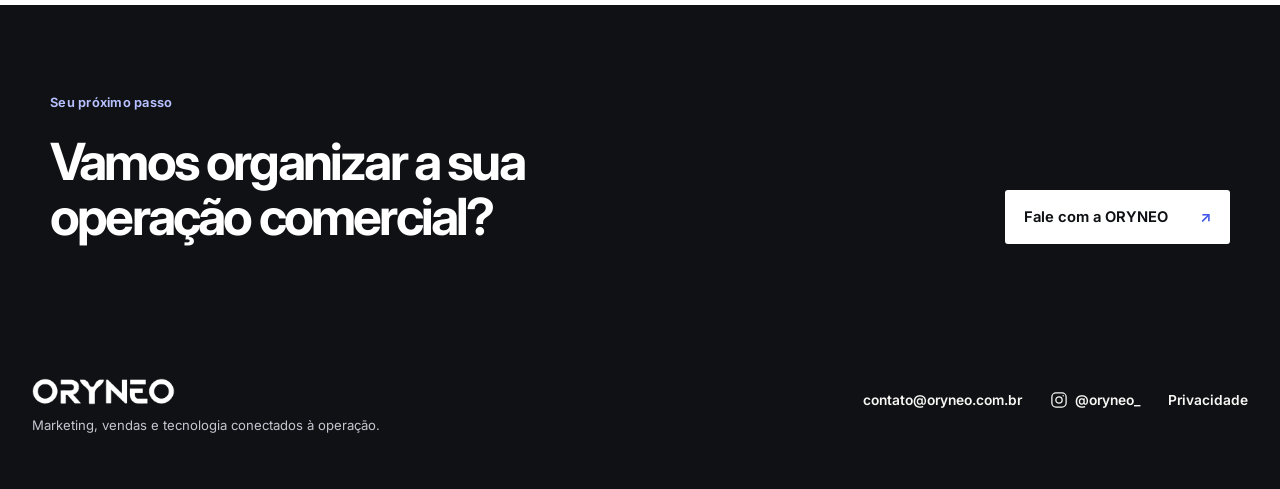
==== commit 29117323: "feat: permitir exame contextual da captura real do pipeline" ====
--- a/index.html
+++ b/index.html
@@ -1408,7 +1408,15 @@
         .plan-purpose { min-height: 0; }
         .closing-cta { width: 100%; }
       }
-    
+
+      .product-evidence{margin-top:36px;border-top:1px solid var(--rule);border-bottom:1px solid var(--rule)}
+      .product-evidence summary{display:flex;align-items:center;justify-content:space-between;gap:16px;padding:18px 0;cursor:pointer;font-weight:600;color:var(--indigo-ink)}
+      .product-evidence-copy{max-width:680px;padding:0 0 20px}
+      .product-evidence-copy h3{margin:8px 0;font-size:1.25rem}
+      .product-evidence-copy p,.product-evidence-note{color:var(--muted);font-size:.9rem;line-height:1.6}
+      .product-evidence-image{overflow:auto;max-width:100%;border:1px solid var(--rule)}
+      .product-evidence-image img{display:block;width:100%;min-width:760px;height:auto}
+      .product-evidence-note{margin:12px 0 20px}
       /* Accessible anchors and native disclosure targets. */
       section[id]{scroll-margin-top:96px}
       summary{min-height:44px}
@@ -1490,6 +1498,14 @@
           <article><span>02</span><h3>Próxima ação definida</h3><p>Responsáveis, tarefas e lembretes organizam o retorno.</p></article>
           <article><span>03</span><h3>Visão da operação</h3><p>Veja em que etapa estão as oportunidades e organize o acompanhamento da equipe.</p></article>
         </div>
+        <details class="product-evidence">
+          <summary>Examinar o pipeline do CRM <span aria-hidden="true">↗</span></summary>
+          <div class="product-evidence-copy"><h3>O andamento da negociação, em contexto.</h3><p>Observe a distribuição das oportunidades entre as etapas do funil. A captura abaixo usa dados anonimizados; os itens marcados como em evolução não demonstram funcionalidades disponíveis.</p></div>
+          <div class="product-evidence-image" tabindex="0" role="region" aria-label="Captura do pipeline; em telas pequenas, role horizontalmente para examinar">
+            <picture><source srcset="assets/crm-capture-desktop-sanitized.webp" type="image/webp"><img src="assets/crm-capture-desktop-sanitized.png" width="1586" height="992" alt="Pipeline do CRM ORYNEO com oportunidades anonimizadas organizadas por etapa." loading="lazy" decoding="async"></picture>
+          </div>
+          <p class="product-evidence-note">Em telas pequenas, deslize a captura para examinar os detalhes.</p>
+        </details>
       </section>
       <section class="plans" id="planos" aria-labelledby="plans-title">
         <div class="plans-inner">
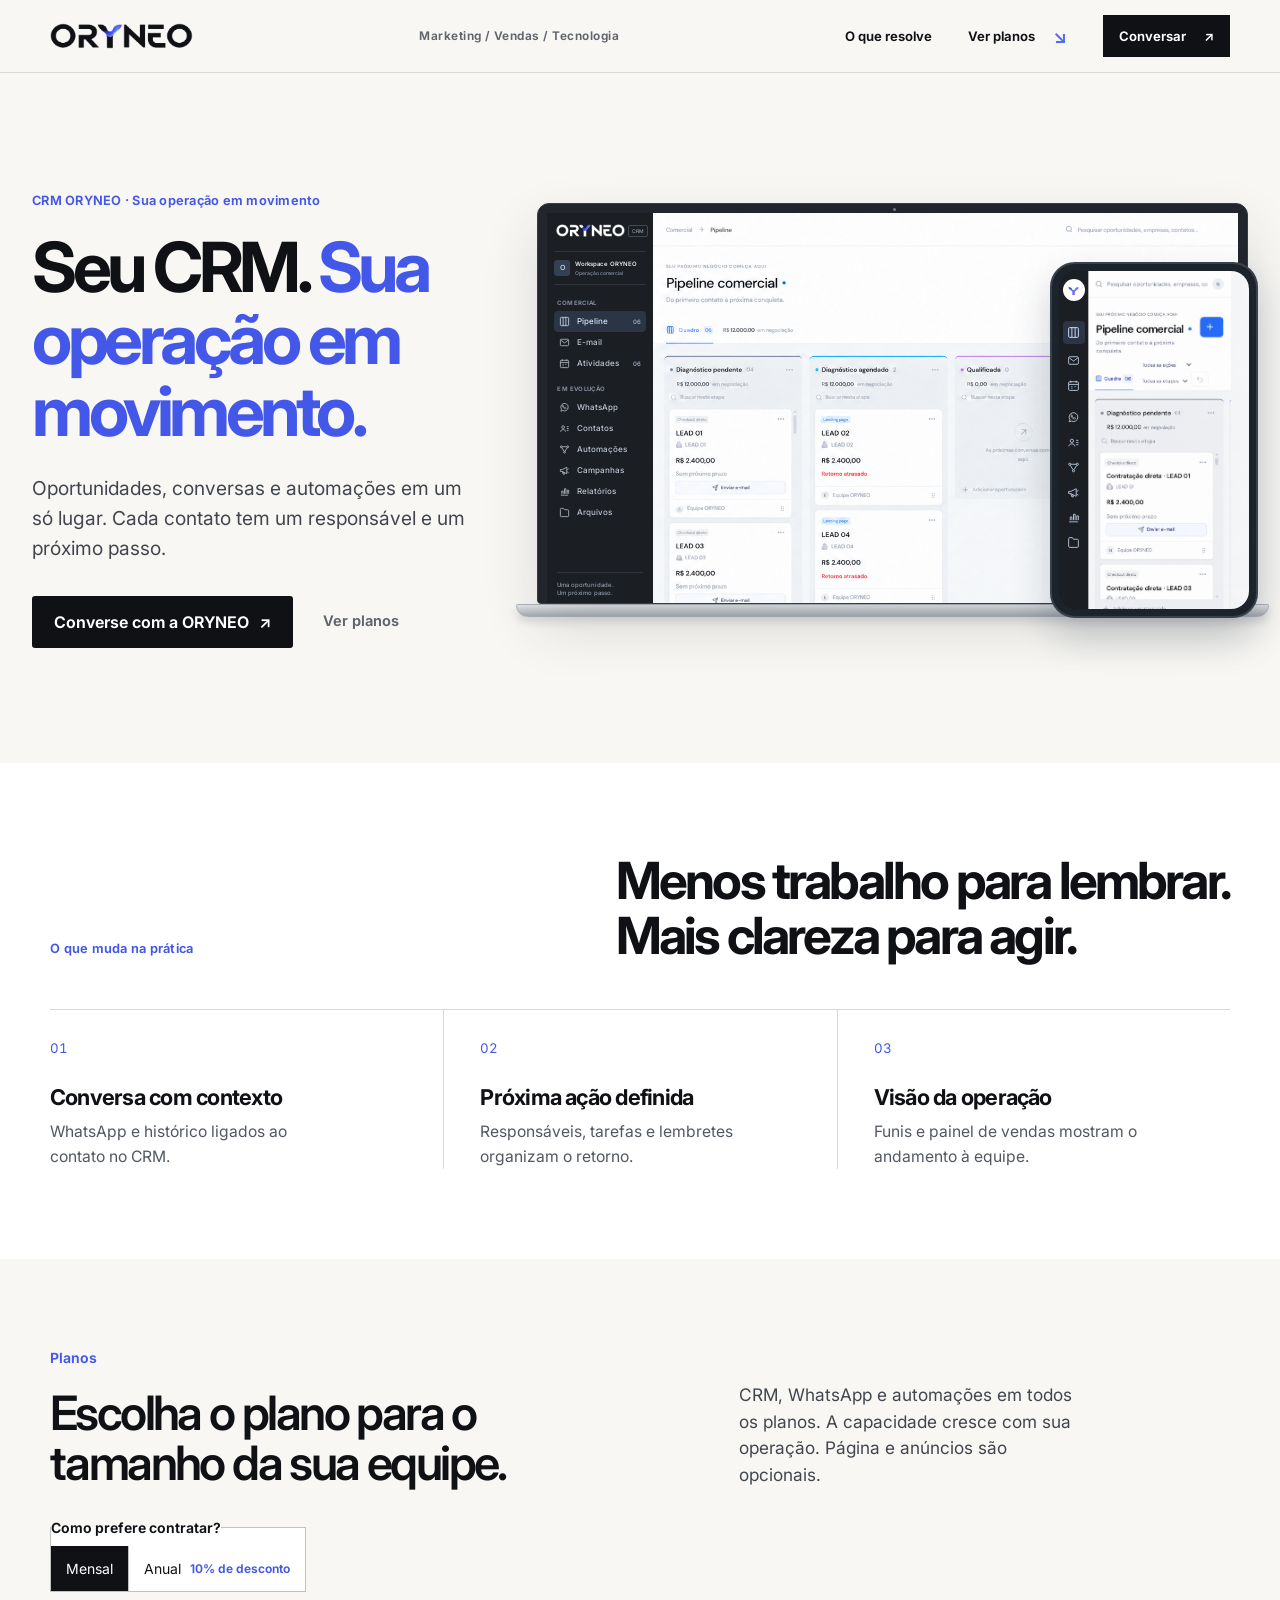
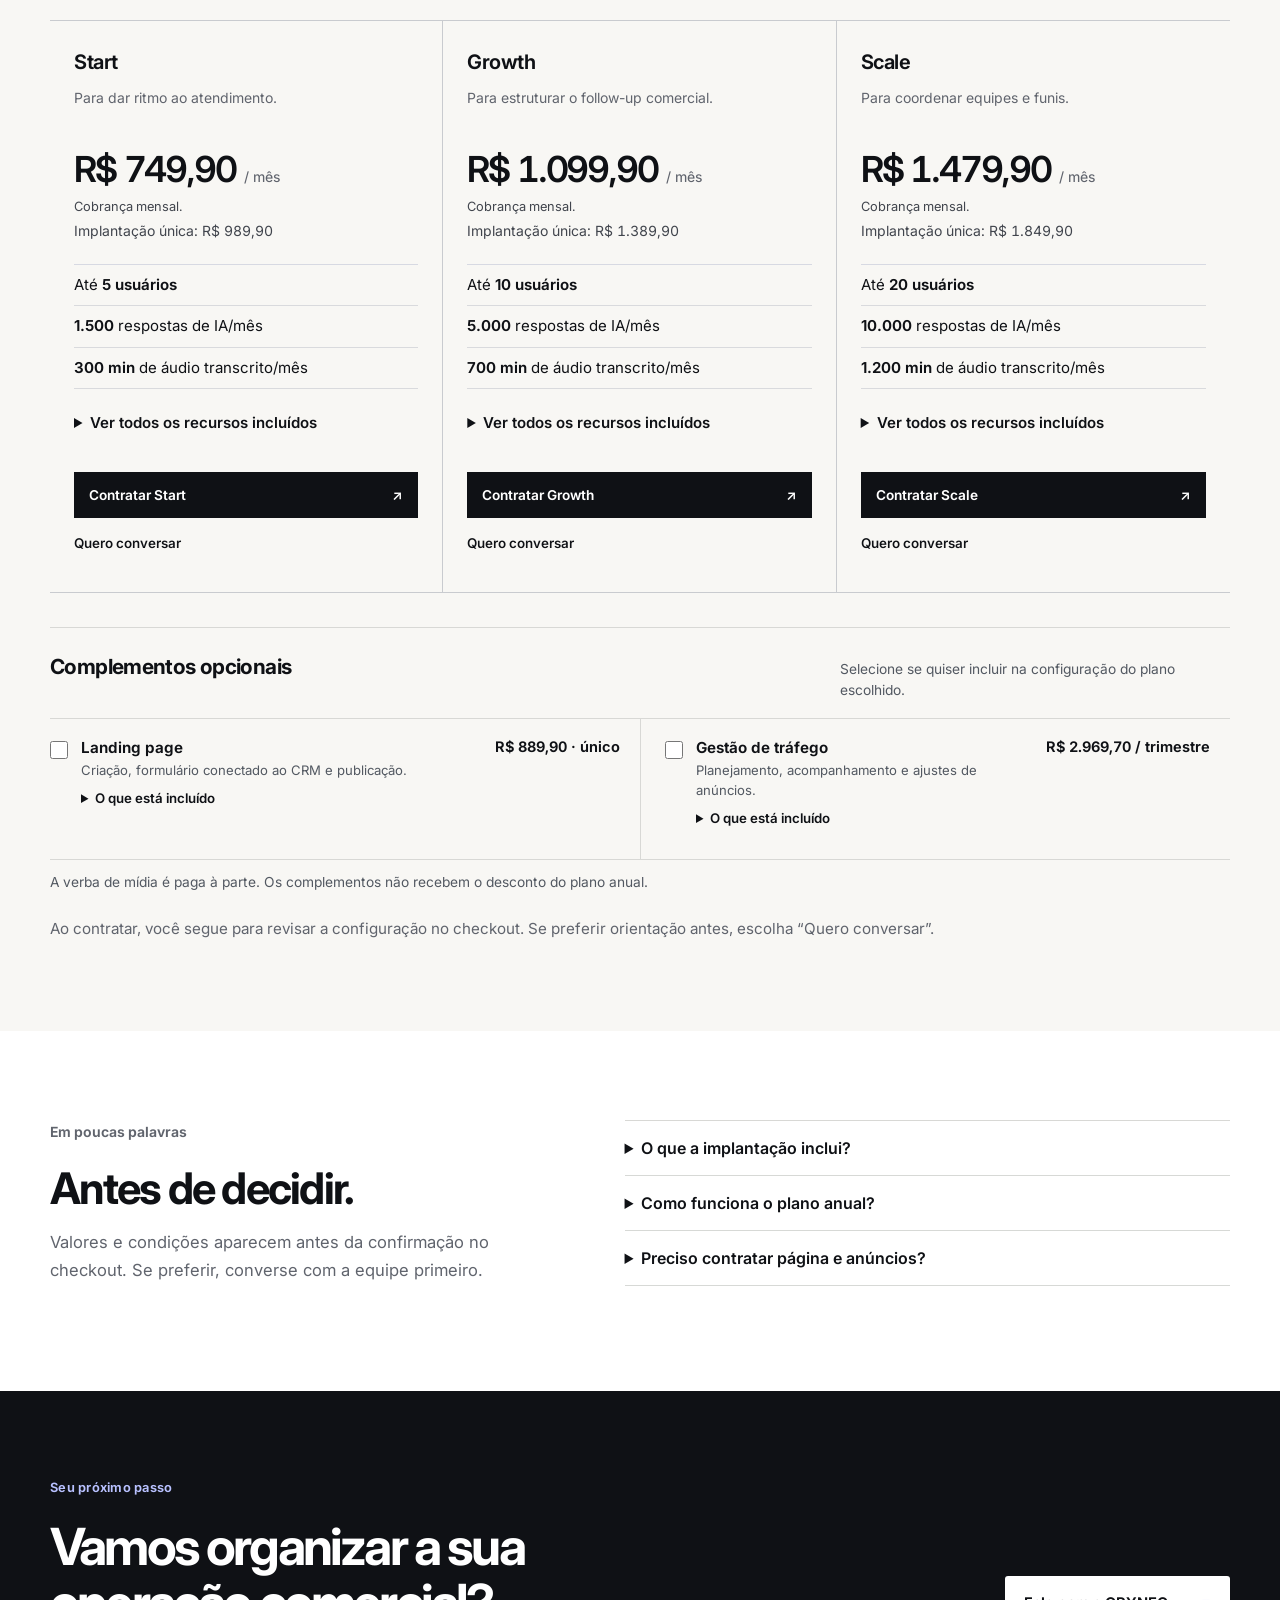
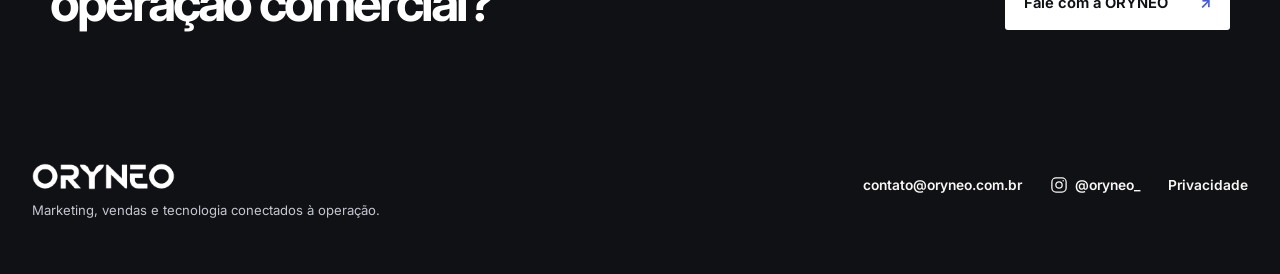
==== commit 773f943d: "fix: add Meta domain ownership verification tag to ORYNEO home" ====
--- a/index.html
+++ b/index.html
@@ -2,6 +2,7 @@
 <html lang="pt-BR">
   <head>
     <meta charset="utf-8" />
+    <meta name="facebook-domain-verification" content="p0z45q82at8eeop8jpy8jthzy0m0ze" />
     <meta name="viewport" content="width=device-width, initial-scale=1, viewport-fit=cover" />
     <meta name="theme-color" content="#F8F7F4" />
     <meta name="description" content="CRM com WhatsApp e automação comercial para organizar leads, conversas e retornos. Conheça os planos, landing pages e gestão de tráfego pago da ORYNEO." />
@@ -12,8 +13,6 @@
     <meta name="robots" content="index, follow" />
     <meta property="og:description" content="CRM com WhatsApp e automação comercial para organizar leads, conversas e retornos. Conheça os planos, landing pages e gestão de tráfego pago da ORYNEO." />
     <meta property="og:type" content="website" />
-    <meta property="og:image" content="https://guilherme-freitas-oryneo.github.io/Oryneo_Landing_Page/assets/oryneo-wordmark-official.png" />
-    <meta property="og:image:alt" content="ORYNEO — CRM e operação comercial" />
     <meta property="og:locale" content="pt_BR" />
     <title>CRM com WhatsApp e automação comercial | ORYNEO</title>
     <link rel="icon" type="image/svg+xml" href="assets/oryneo-symbol-official.svg" />
@@ -1408,21 +1407,6 @@
         .plan-purpose { min-height: 0; }
         .closing-cta { width: 100%; }
       }
-
-      .product-evidence{margin-top:36px;border-top:1px solid var(--rule);border-bottom:1px solid var(--rule)}
-      .product-evidence summary{display:flex;align-items:center;justify-content:space-between;gap:16px;padding:18px 0;cursor:pointer;font-weight:600;color:var(--indigo-ink)}
-      .product-evidence-copy{max-width:680px;padding:0 0 20px}
-      .product-evidence-copy h3{margin:8px 0;font-size:1.25rem}
-      .product-evidence-copy p,.product-evidence-note{color:var(--muted);font-size:.9rem;line-height:1.6}
-      .product-evidence-image{overflow:auto;max-width:100%;border:1px solid var(--rule)}
-      .product-evidence-image img{display:block;width:100%;min-width:760px;height:auto}
-      .product-evidence-note{margin:12px 0 20px}
-      /* Accessible anchors and native disclosure targets. */
-      section[id]{scroll-margin-top:96px}
-      summary{min-height:44px}
-      .product-scene picture{display:contents}
-      .buying-guide a{text-decoration:underline;text-underline-offset:3px}
-      @media(prefers-reduced-motion:reduce){html{scroll-behavior:auto}}
     </style>
   </head>
   <body>
@@ -1448,7 +1432,7 @@
         <div class="intro-copy">
           <p class="section-index">CRM ORYNEO · Sua operação em movimento</p>
           <h1 id="hero-title">Seu CRM. <span>Sua operação em movimento.</span></h1>
-          <p class="intro-lead">Acompanhe oportunidades, organize atividades e mantenha sua equipe alinhada. Cada negociação com responsável e próximo passo.</p>
+          <p class="intro-lead">Oportunidades, conversas e automações em um só lugar. Cada contato tem um responsável e um próximo passo.</p>
           <div class="intro-actions"><a class="hero-contact-cta" href="./comecar/?cycle=monthly&amp;intent=conversation" data-open-talk>Converse com a ORYNEO <span aria-hidden="true">↗</span></a><a class="intro-link quiet-link" href="#planos">Ver planos</a></div>
         </div>
         <figure class="product-scene" aria-label="CRM ORYNEO em notebook e celular, com dados anonimizados e menus futuros indicados no produto">
@@ -1465,9 +1449,9 @@
           </svg>
           <div class="device-laptop" aria-hidden="true">
             <div class="crm-screen">
-              <picture><source srcset="assets/crm-capture-desktop-sanitized.webp" type="image/webp" /><img src="assets/crm-capture-desktop-sanitized.png" width="1586" height="992" alt="" decoding="async" fetchpriority="high" /></picture>
+              <img src="assets/crm-capture-desktop-sanitized.png" width="1586" height="992" alt="" decoding="async" fetchpriority="high" />
               <aside class="crm-sidebar">
-                <div class="crm-brand"><img src="assets/crm-wordmark.png" width="1600" height="298" alt="" /><span>CRM</span></div>
+                <div class="crm-brand"><img src="assets/crm-wordmark.png" width="1590" height="294" alt="" /><span>CRM</span></div>
                 <div class="crm-workspace"><span class="crm-workspace-avatar">O</span><span><strong>Workspace ORYNEO</strong><small>Operação comercial</small></span></div>
                 <span class="crm-menu-section">COMERCIAL</span>
                 <div class="crm-menu-item active"><svg><use href="#crm-i-pipeline" /></svg><span>Pipeline</span><small>06</small></div>
@@ -1486,7 +1470,7 @@
           </div>
           <div class="device-base" aria-hidden="true"></div>
           <div class="device-phone" aria-hidden="true">
-            <div class="phone-screen"><picture><source srcset="assets/crm-capture-mobile-sanitized.webp" type="image/webp" /><img src="assets/crm-capture-mobile-sanitized.png" width="847" height="1857" alt="" decoding="async" /></picture><aside class="crm-phone-sidebar"><span class="crm-phone-brand"><img src="assets/oryneo-y.svg" alt="" /></span><div class="crm-phone-icons"><span class="active"><svg><use href="#crm-i-pipeline" /></svg></span><span><svg><use href="#crm-i-mail" /></svg></span><span><svg><use href="#crm-i-calendar" /></svg></span><span class="future-start"><svg><use href="#crm-i-whatsapp" /></svg></span><span><svg><use href="#crm-i-contacts" /></svg></span><span><svg><use href="#crm-i-automation" /></svg></span><span><svg><use href="#crm-i-campaigns" /></svg></span><span><svg><use href="#crm-i-reports" /></svg></span><span><svg><use href="#crm-i-files" /></svg></span></div></aside></div>
+            <div class="phone-screen"><img src="assets/crm-capture-mobile-sanitized.png" width="847" height="1857" alt="" decoding="async" /><aside class="crm-phone-sidebar"><span class="crm-phone-brand"><img src="assets/oryneo-y.svg" alt="" /></span><div class="crm-phone-icons"><span class="active"><svg><use href="#crm-i-pipeline" /></svg></span><span><svg><use href="#crm-i-mail" /></svg></span><span><svg><use href="#crm-i-calendar" /></svg></span><span class="future-start"><svg><use href="#crm-i-whatsapp" /></svg></span><span><svg><use href="#crm-i-contacts" /></svg></span><span><svg><use href="#crm-i-automation" /></svg></span><span><svg><use href="#crm-i-campaigns" /></svg></span><span><svg><use href="#crm-i-reports" /></svg></span><span><svg><use href="#crm-i-files" /></svg></span></div></aside></div>
           </div>
         </figure>
       </section>
@@ -1494,18 +1478,10 @@
       <section class="value" id="solucoes" aria-labelledby="value-title">
         <div class="value-head"><p class="section-index">O que muda na prática</p><h2 id="value-title">Menos trabalho para lembrar.<br>Mais clareza para agir.</h2></div>
         <div class="value-grid">
-          <article><span>01</span><h3>Oportunidade com contexto</h3><p>Acompanhe a negociação no funil e identifique quem conduz o próximo passo.</p></article>
+          <article><span>01</span><h3>Conversa com contexto</h3><p>WhatsApp e histórico ligados ao contato no CRM.</p></article>
           <article><span>02</span><h3>Próxima ação definida</h3><p>Responsáveis, tarefas e lembretes organizam o retorno.</p></article>
-          <article><span>03</span><h3>Visão da operação</h3><p>Veja em que etapa estão as oportunidades e organize o acompanhamento da equipe.</p></article>
+          <article><span>03</span><h3>Visão da operação</h3><p>Funis e painel de vendas mostram o andamento à equipe.</p></article>
         </div>
-        <details class="product-evidence">
-          <summary>Examinar o pipeline do CRM <span aria-hidden="true">↗</span></summary>
-          <div class="product-evidence-copy"><h3>O andamento da negociação, em contexto.</h3><p>Observe a distribuição das oportunidades entre as etapas do funil. A captura abaixo usa dados anonimizados; os itens marcados como em evolução não demonstram funcionalidades disponíveis.</p></div>
-          <div class="product-evidence-image" tabindex="0" role="region" aria-label="Captura do pipeline; em telas pequenas, role horizontalmente para examinar">
-            <picture><source srcset="assets/crm-capture-desktop-sanitized.webp" type="image/webp"><img src="assets/crm-capture-desktop-sanitized.png" width="1586" height="992" alt="Pipeline do CRM ORYNEO com oportunidades anonimizadas organizadas por etapa." loading="lazy" decoding="async"></picture>
-          </div>
-          <p class="product-evidence-note">Em telas pequenas, deslize a captura para examinar os detalhes.</p>
-        </details>
       </section>
       <section class="plans" id="planos" aria-labelledby="plans-title">
         <div class="plans-inner">
@@ -1567,8 +1543,6 @@
         <div class="buying-guide-inner"><div><p class="plans-kicker">Em poucas palavras</p><h2 id="guide-title">Antes de decidir.</h2><p>Valores e condições aparecem antes da confirmação no checkout. Se preferir, converse com a equipe primeiro.</p></div>
         <div class="buying-questions">
           <details><summary>O que a implantação inclui?</summary><p>Entendimento da operação, configuração do ambiente conforme o escopo contratado, testes e orientação da equipe para começar. O cronograma e os responsáveis são combinados na proposta.</p></details>
-          <details><summary>O que acontece ao solicitar uma conversa?</summary><p>Você informa seu contato e o contexto da empresa em seis etapas, incluindo CNPJ, canais de aquisição e prioridades. Pode revisar os dados antes do envio. Essa solicitação não gera cobrança nem contratação.</p></details>
-          <details><summary>Quando os dados são salvos?</summary><p>No formulário de conversa, o rascunho fica na sessão do navegador até você confirmar o envio. No checkout direto, o preenchimento pode ser salvo automaticamente no CRM antes da conclusão. Consulte a <a href="privacidade.html">política de privacidade</a>.</p></details>
           <details><summary>Como funciona o plano anual?</summary><p>Você paga 12 meses antecipadamente com 10% de desconto sobre a assinatura. Implantação e complementos não recebem esse desconto.</p></details>
           <details><summary>Preciso contratar página e anúncios?</summary><p>Não. Os dois serviços são opcionais. A landing page custa R$ 889,90, uma única vez. A gestão de tráfego custa R$ 2.969,70 por trimestre, equivalente a R$ 989,90/mês. A verba dos anúncios é paga separadamente.</p></details>
         </div></div>
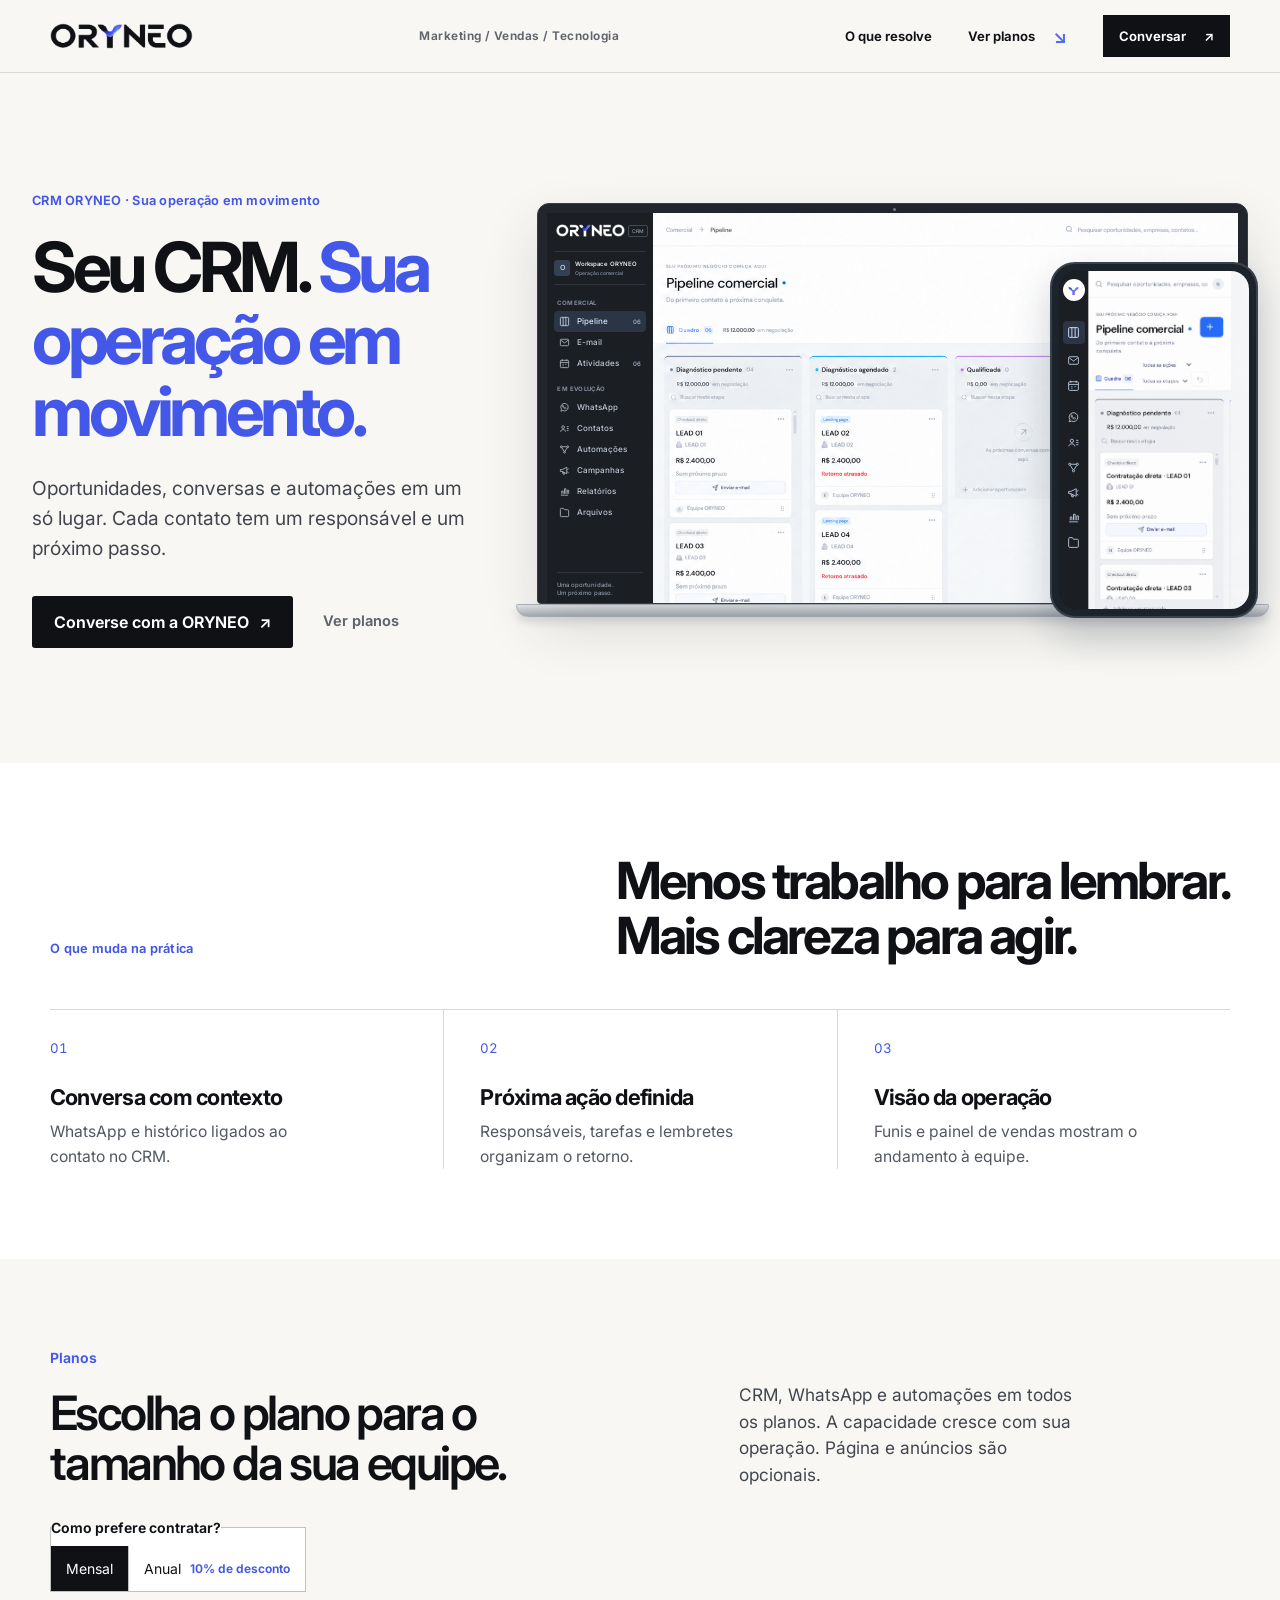
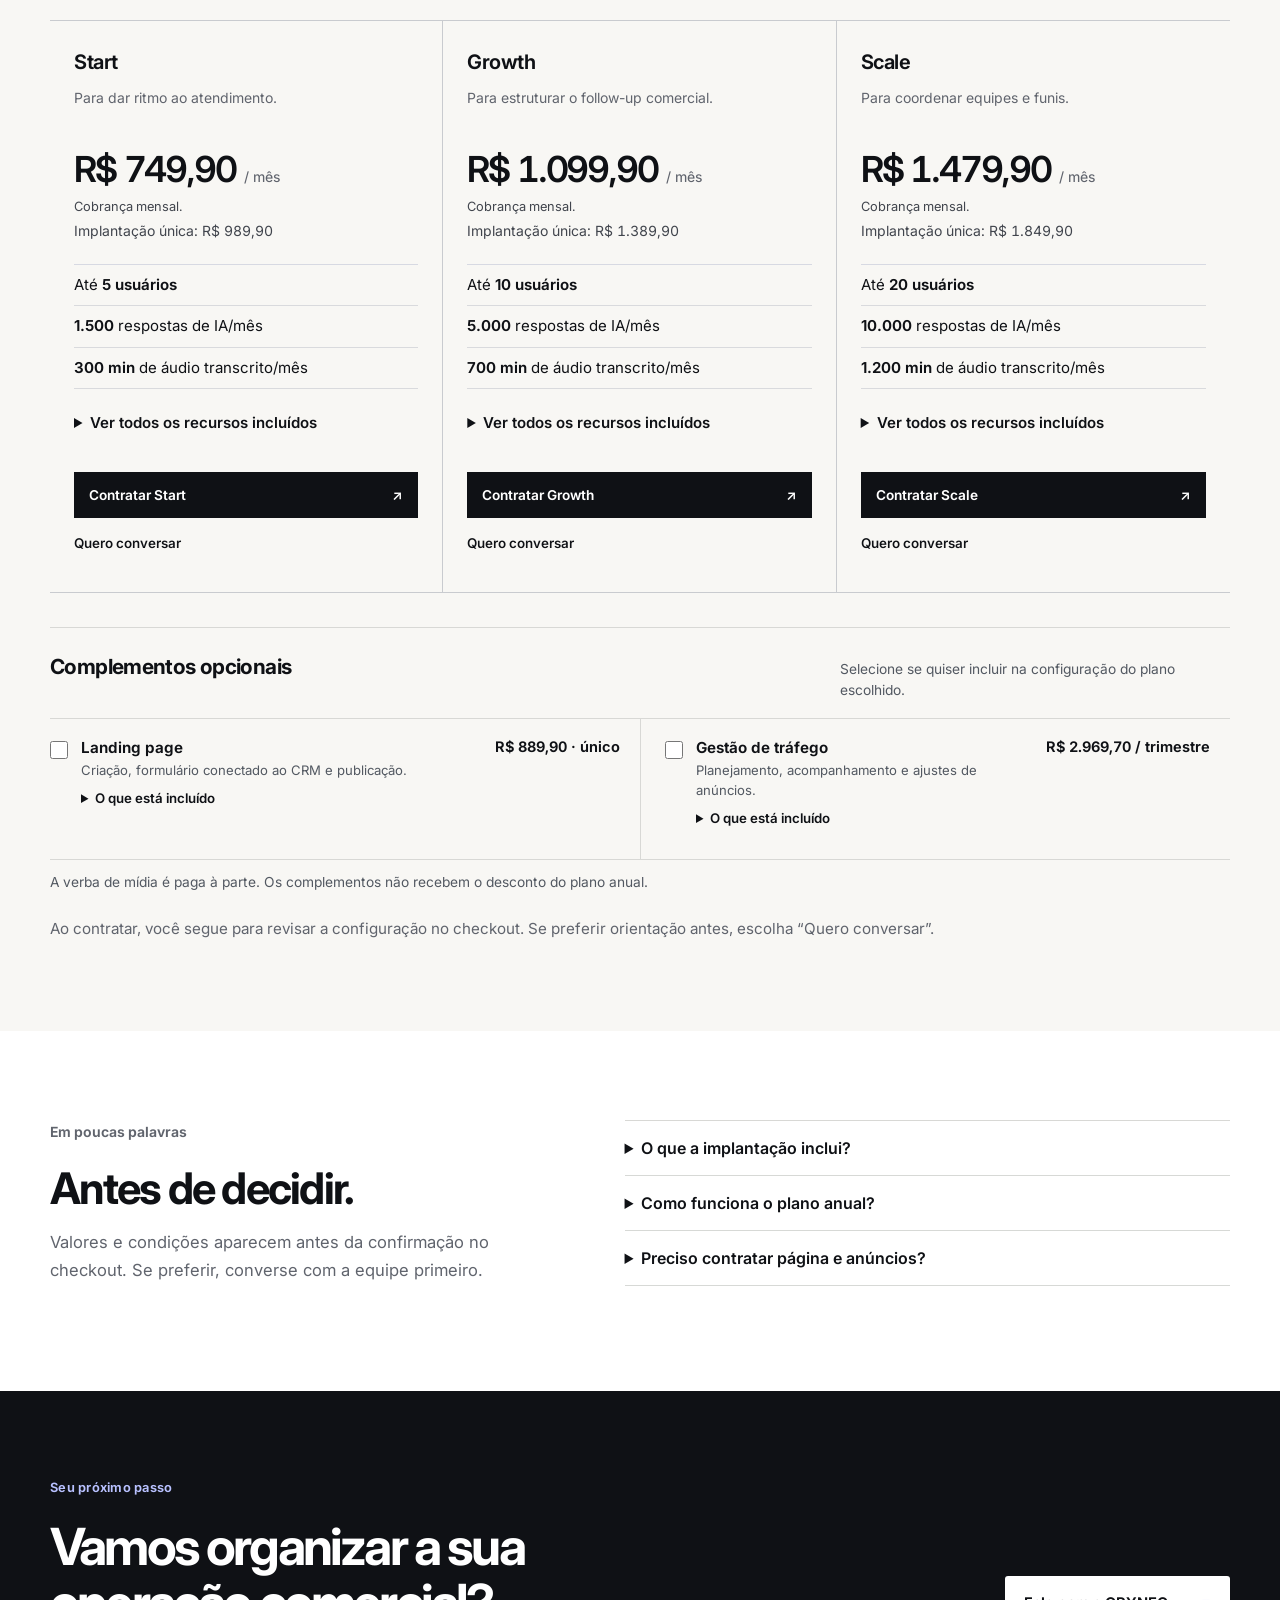
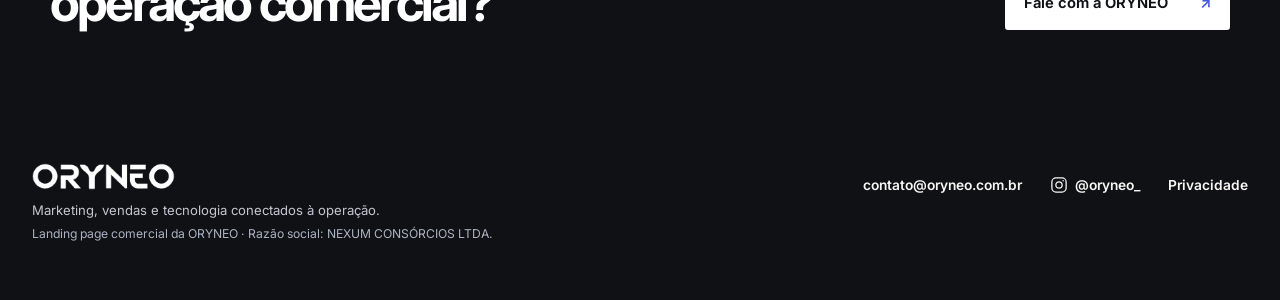
==== commit 84ae62c7: "fix(landing): identificar razão social ORYNEO no rodapé comercial" ====
--- a/index.html
+++ b/index.html
@@ -2,7 +2,6 @@
 <html lang="pt-BR">
   <head>
     <meta charset="utf-8" />
-    <meta name="facebook-domain-verification" content="p0z45q82at8eeop8jpy8jthzy0m0ze" />
     <meta name="viewport" content="width=device-width, initial-scale=1, viewport-fit=cover" />
     <meta name="theme-color" content="#F8F7F4" />
     <meta name="description" content="CRM com WhatsApp e automação comercial para organizar leads, conversas e retornos. Conheça os planos, landing pages e gestão de tráfego pago da ORYNEO." />
@@ -941,6 +940,7 @@
       .site-footer nav a:hover { color: var(--indigo-ink); }
       .site-footer { background: var(--graphite); border-top: 0; color: #f8f7f4; padding: 44px 0 56px; }
       .site-footer p { color: #c4c7d0; }
+      .site-footer .site-legal { margin-top: 7px; font-size: .76rem; line-height: 1.55; color: #abb2c1; }
       .site-footer nav a:hover { color: #c7ceff; }
       @media (max-width: 560px) {
         .channel-context { gap: 10px 18px; margin-top: 0; }
@@ -1554,7 +1554,7 @@
     </main>
     <footer class="site-footer">
       <div class="site-footer-inner">
-        <div><img src="assets/oryneo-wordmark-mono-reverse.png" width="143" height="27" alt="ORYNEO" /><p>Marketing, vendas e tecnologia conectados à operação.</p></div>
+        <div><img src="assets/oryneo-wordmark-mono-reverse.png" width="143" height="27" alt="ORYNEO" /><p>Marketing, vendas e tecnologia conectados à operação.</p><p class="site-legal">Landing page comercial da ORYNEO · Razão social: NEXUM CONSÓRCIOS LTDA.</p></div>
         <nav aria-label="Links institucionais"><a href="mailto:contato@oryneo.com.br">contato@oryneo.com.br</a><a href="https://www.instagram.com/oryneo_/" target="_blank" rel="noopener noreferrer" aria-label="Instagram da ORYNEO, @oryneo_, abre em nova aba"><svg viewBox="0 0 24 24" width="18" height="18" fill="none" stroke="currentColor" stroke-width="1.7" aria-hidden="true"><rect x="2.5" y="2.5" width="19" height="19" rx="5.5"/><circle cx="12" cy="12" r="4.2"/><circle cx="17.6" cy="6.4" r="1" fill="currentColor" stroke="none"/></svg> @oryneo_</a><a href="privacidade.html">Privacidade</a></nav>
       </div>
     </footer>
